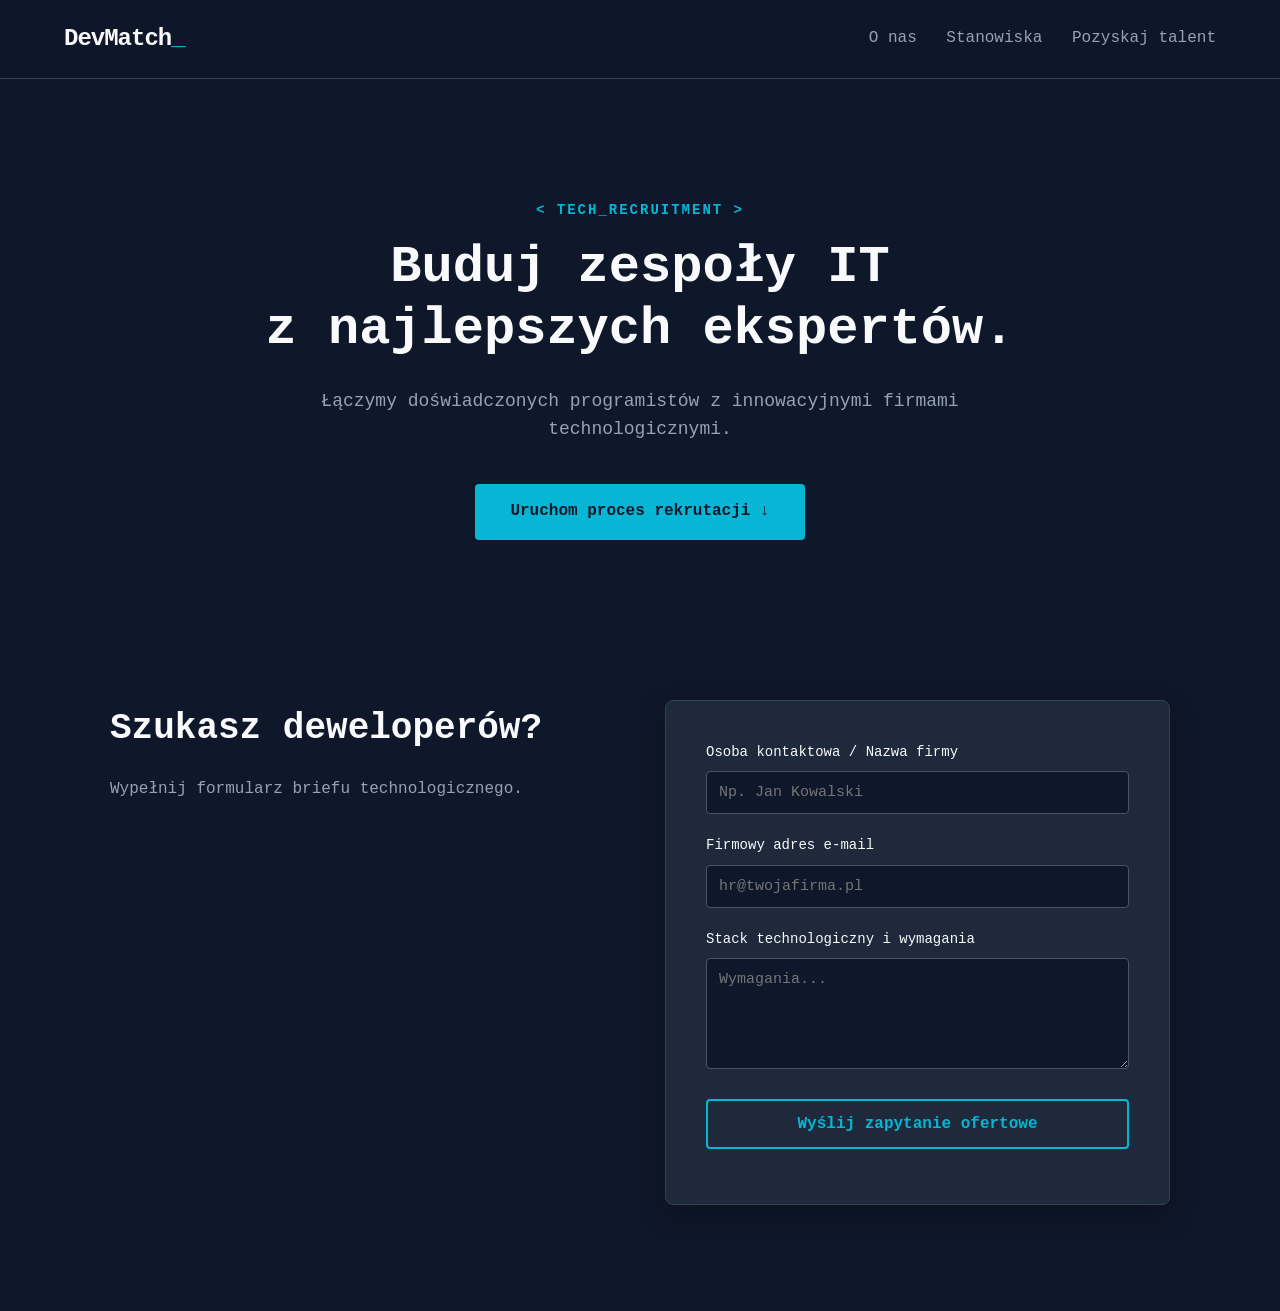
==== index.html @ 51f9690d "dd" ====
<!DOCTYPE html>
<html lang="pl">
<head>
  <meta charset="UTF-8">
  <meta name="viewport" content="width=device-width, initial-scale=1.0">
  <title>DevMatch | Rekrutacja IT & Tech</title>
  <link rel="stylesheet" href="style.css">
</head>
<body>
  <header class="topbar">
    <a class="logo" href="/">DevMatch<span>_</span></a>
    <nav>
      <a href="#o-nas">O nas</a>
      <a href="#specjalizacje">Stanowiska</a>
      <a href="#kontakt">Pozyskaj talent</a>
    </nav>
  </header>

  <main>
    <section class="hero" id="o-nas">
      <p class="eyebrow">&lt; TECH_RECRUITMENT &gt;</p>
      <h1>Buduj zespoły IT<br>z najlepszych ekspertów.</h1>
      <p class="intro">Łączymy doświadczonych programistów z innowacyjnymi firmami technologicznymi.</p>
      <a class="button" href="#kontakt">Uruchom proces rekrutacji ↓</a>
    </section>

    <section class="contact" id="kontakt">
      <div class="contact-info">
        <h2>Szukasz deweloperów?</h2>
        <p>Wypełnij formularz briefu technologicznego.</p>
      </div>

      <!-- Czysty formularz sterowany przez JavaScript -->
      <form id="contact-form">
        <label for="name">Osoba kontaktowa / Nazwa firmy</label>
        <input id="name" name="name" type="text" required placeholder="Np. Jan Kowalski">

        <label for="email">Firmowy adres e-mail</label>
        <input id="email" name="email" type="email" required placeholder="hr@twojafirma.pl">

        <label for="message">Stack technologiczny i wymagania</label>
        <textarea id="message" name="message" required rows="5" placeholder="Wymagania..."></textarea>

        <button id="send-button" type="submit">Wyślij zapytanie ofertowe</button>
        <!-- Tutaj pod przyciskiem pojawi się komunikat o statusie wysyłki -->
        <p id="status-message" style="margin-top: 15px; font-weight: bold;"></p>
      </form>
    </section>
  </main>

  <script src="script.js"></script>
</body>
</html>
---- style.css ----
/* --- RESET I KONFIGURACJA ZMIENNYCH --- */
* {
  margin: 0;
  padding: 0;
  box-sizing: border-box;
  font-family: 'Consolas', 'Fira Code', monospace, sans-serif;
  scroll-behavior: smooth;
}

:root {
  --bg-dark: #0f172a;       /* Ciemne tło w stylu edytora kodu */
  --bg-card: #1e293b;       /* Kolor paneli/kart */
  --accent-cyan: #06b6d4;   /* Neonowy cyjan do akcentów */
  --accent-green: #10b981;  /* Neonowa zieleń (sukces/status) */
  --text-main: #f8fafc;     /* Jasny czytelny tekst */
  --text-muted: #94a3b8;    /* Przygaszony tekst opisu */
}

body {
  background-color: var(--bg-dark);
  color: var(--text-main);
  line-height: 1.6;
}

/* --- NAWIGACJA (TOPBAR) --- */
.topbar {
  background-color: rgba(15, 23, 42, 0.95);
  border-bottom: 1px solid #334155;
  display: flex;
  justify-content: space-between;
  align-items: center;
  padding: 20px 5%;
  position: sticky;
  top: 0;
  z-index: 100;
  backdrop-filter: blur(5px);
}

.logo {
  font-size: 24px;
  font-weight: bold;
  color: var(--text-main);
  text-decoration: none;
  letter-spacing: -1px;
}

.logo span {
  color: var(--accent-cyan);
  animation: blink 1s infinite;
}

.topbar nav a {
  color: var(--text-muted);
  text-decoration: none;
  margin-left: 20px;
  font-weight: 500;
  transition: color 0.3s;
}

.topbar nav a:hover {
  color: var(--accent-cyan);
}

/* --- HERO SECTION --- */
.hero {
  max-width: 1000px;
  margin: 0 auto;
  padding: 120px 20px 80px 20px;
  text-align: center;
}

.eyebrow {
  color: var(--accent-cyan);
  font-weight: bold;
  font-size: 14px;
  letter-spacing: 2px;
  margin-bottom: 15px;
}

.hero h1 {
  font-size: 52px;
  line-height: 1.2;
  margin-bottom: 25px;
  font-weight: 800;
}

.hero .intro {
  font-size: 18px;
  color: var(--text-muted);
  max-width: 700px;
  margin: 0 auto 40px auto;
}

.button {
  display: inline-block;
  background-color: var(--accent-cyan);
  color: var(--bg-dark);
  padding: 15px 35px;
  text-decoration: none;
  font-weight: bold;
  border-radius: 4px;
  transition: transform 0.2s, background-color 0.3s;
}

.button:hover {
  background-color: #22d3ee;
  transform: translateY(-2px);
}

/* --- WSPÓLNE ELEMENTY NAGŁÓWKÓW SEKCJI --- */
.section-header {
  text-align: center;
  max-width: 700px;
  margin: 0 auto 50px auto;
}

.section-header h2 {
  font-size: 36px;
  margin-top: 10px;
  margin-bottom: 15px;
}

.section-desc {
  color: var(--text-muted);
}

/* --- NOWA SEKCJA: OPISY STANOWISK (ROLES) --- */
.roles-section {
  max-width: 1200px;
  margin: 0 auto;
  padding: 80px 20px;
}

.roles-grid {
  display: grid;
  grid-template-columns: repeat(auto-fit, minmax(320px, 1fr));
  gap: 30px;
}

.role-card {
  background-color: var(--bg-card);
  border: 1px solid #334155;
  border-radius: 8px;
  padding: 30px;
  transition: transform 0.3s, border-color 0.3s;
  display: flex;
  flex-direction: column;
}

.role-card:hover {
  transform: translateY(-5px);
  border-color: var(--accent-cyan);
}

.role-icon {
  font-size: 28px;
  color: var(--accent-cyan);
  margin-bottom: 15px;
  font-weight: bold;
}

.role-card h3 {
  font-size: 22px;
  margin-bottom: 15px;
}

.role-text {
  color: var(--text-muted);
  font-size: 15px;
  margin-bottom: 20px;
  flex-grow: 1;
}

.tech-tags {
  display: flex;
  flex-wrap: wrap;
  gap: 8px;
  list-style: none;
  margin-bottom: 25px;
}

.tech-tags li {
  background-color: rgba(6, 182, 212, 0.1);
  color: var(--accent-cyan);
  padding: 4px 10px;
  font-size: 12px;
  border-radius: 4px;
  border: 1px solid rgba(6, 182, 212, 0.2);
}

.role-meta {
  border-top: 1px solid #334155;
  padding-top: 15px;
  font-size: 13px;
  display: flex;
  flex-direction: column;
  gap: 5px;
  color: var(--text-muted);
}

.role-meta b {
  color: var(--text-main);
}

/* --- NOWA SEKCJA: PROCES (TIMELINE) --- */
.process-section {
  max-width: 1200px;
  margin: 0 auto;
  padding: 80px 20px;
  background: linear-gradient(180deg, var(--bg-dark) 0%, rgba(30, 41, 59, 0.4) 50%, var(--bg-dark) 100%);
}

.process-timeline {
  display: grid;
  grid-template-columns: repeat(auto-fit, minmax(220px, 1fr));
  gap: 25px;
}

.step {
  background-color: rgba(30, 41, 59, 0.6);
  border-left: 3px solid var(--accent-cyan);
  padding: 25px;
  border-radius: 0 8px 8px 0;
}

.step-number {
  font-size: 32px;
  font-weight: 800;
  color: rgba(6, 182, 212, 0.3);
  margin-bottom: 10px;
}

.step h4 {
  font-size: 18px;
  margin-bottom: 10px;
}

.step p {
  color: var(--text-muted);
  font-size: 14px;
}

/* --- SEKCJA KONTAKTU --- */
.contact {
  max-width: 1100px;
  margin: 80px auto 100px auto;
  padding: 0 20px;
  display: grid;
  grid-template-columns: 1fr 1fr;
  gap: 50px;
  align-items: start;
}

.contact-info h2 {
  font-size: 36px;
  margin-bottom: 20px;
}

.contact-info p {
  color: var(--text-muted);
  margin-bottom: 30px;
}

.info-note {
  display: inline-flex;
  align-items: center;
  background-color: rgba(16, 185, 129, 0.1);
  color: var(--accent-green);
  padding: 10px 20px;
  border-radius: 20px;
  border: 1px solid rgba(16, 185, 129, 0.2);
  font-size: 14px;
}

.dot {
  width: 8px;
  height: 8px;
  background-color: var(--accent-green);
  border-radius: 50%;
  margin-right: 10px;
  display: inline-block;
}

/* --- FORMULARZ --- */
#contact-form {
  background-color: var(--bg-card);
  padding: 40px;
  border-radius: 8px;
  border: 1px solid #334155;
  box-shadow: 0 10px 30px rgba(0,0,0,0.3);
}

#contact-form label {
  display: block;
  margin-bottom: 8px;
  color: var(--text-main);
  font-size: 14px;
}

#contact-form input, 
#contact-form textarea {
  width: 100%;
  padding: 12px;
  background-color: var(--bg-dark);
  border: 1px solid #475569;
  border-radius: 4px;
  color: var(--text-main);
  font-size: 15px;
  margin-bottom: 20px;
}

#contact-form input:focus, 
#contact-form textarea:focus {
  outline: none;
  border-color: var(--accent-cyan);
}

#send-button {
  width: 100%;
  background-color: transparent;
  color: var(--accent-cyan);
  border: 2px solid var(--accent-cyan);
  padding: 14px;
  font-size: 16px;
  font-weight: bold;
  border-radius: 4px;
  cursor: pointer;
  transition: all 0.3s;
}

#send-button:hover {
  background-color: var(--accent-cyan);
  color: var(--bg-dark);
}

#status {
  margin-top: 15px;
  text-align: center;
  font-size: 14px;
}

/* --- STOPKA --- */
footer {
  border-top: 1px solid #334155;
  padding: 40px 20px;
  text-align: center;
  color: var(--text-muted);
  font-size: 14px;
}

footer p + p {
  margin-top: 10px;
  color: var(--accent-cyan);
}

/* --- ANIMACJE I RESPONSYWNOŚĆ --- */
@keyframes blink {
  50% { opacity: 0; }
}

@media (max-width: 900px) {
  .contact {
    grid-template-columns: 1fr;
    gap: 40px;
  }
  .hero h1 {
    font-size: 38px;
  }
  .topbar {
    flex-direction: column;
    gap: 15px;
  }
  .process-timeline {
    grid-template-columns: 1fr;
  }
}
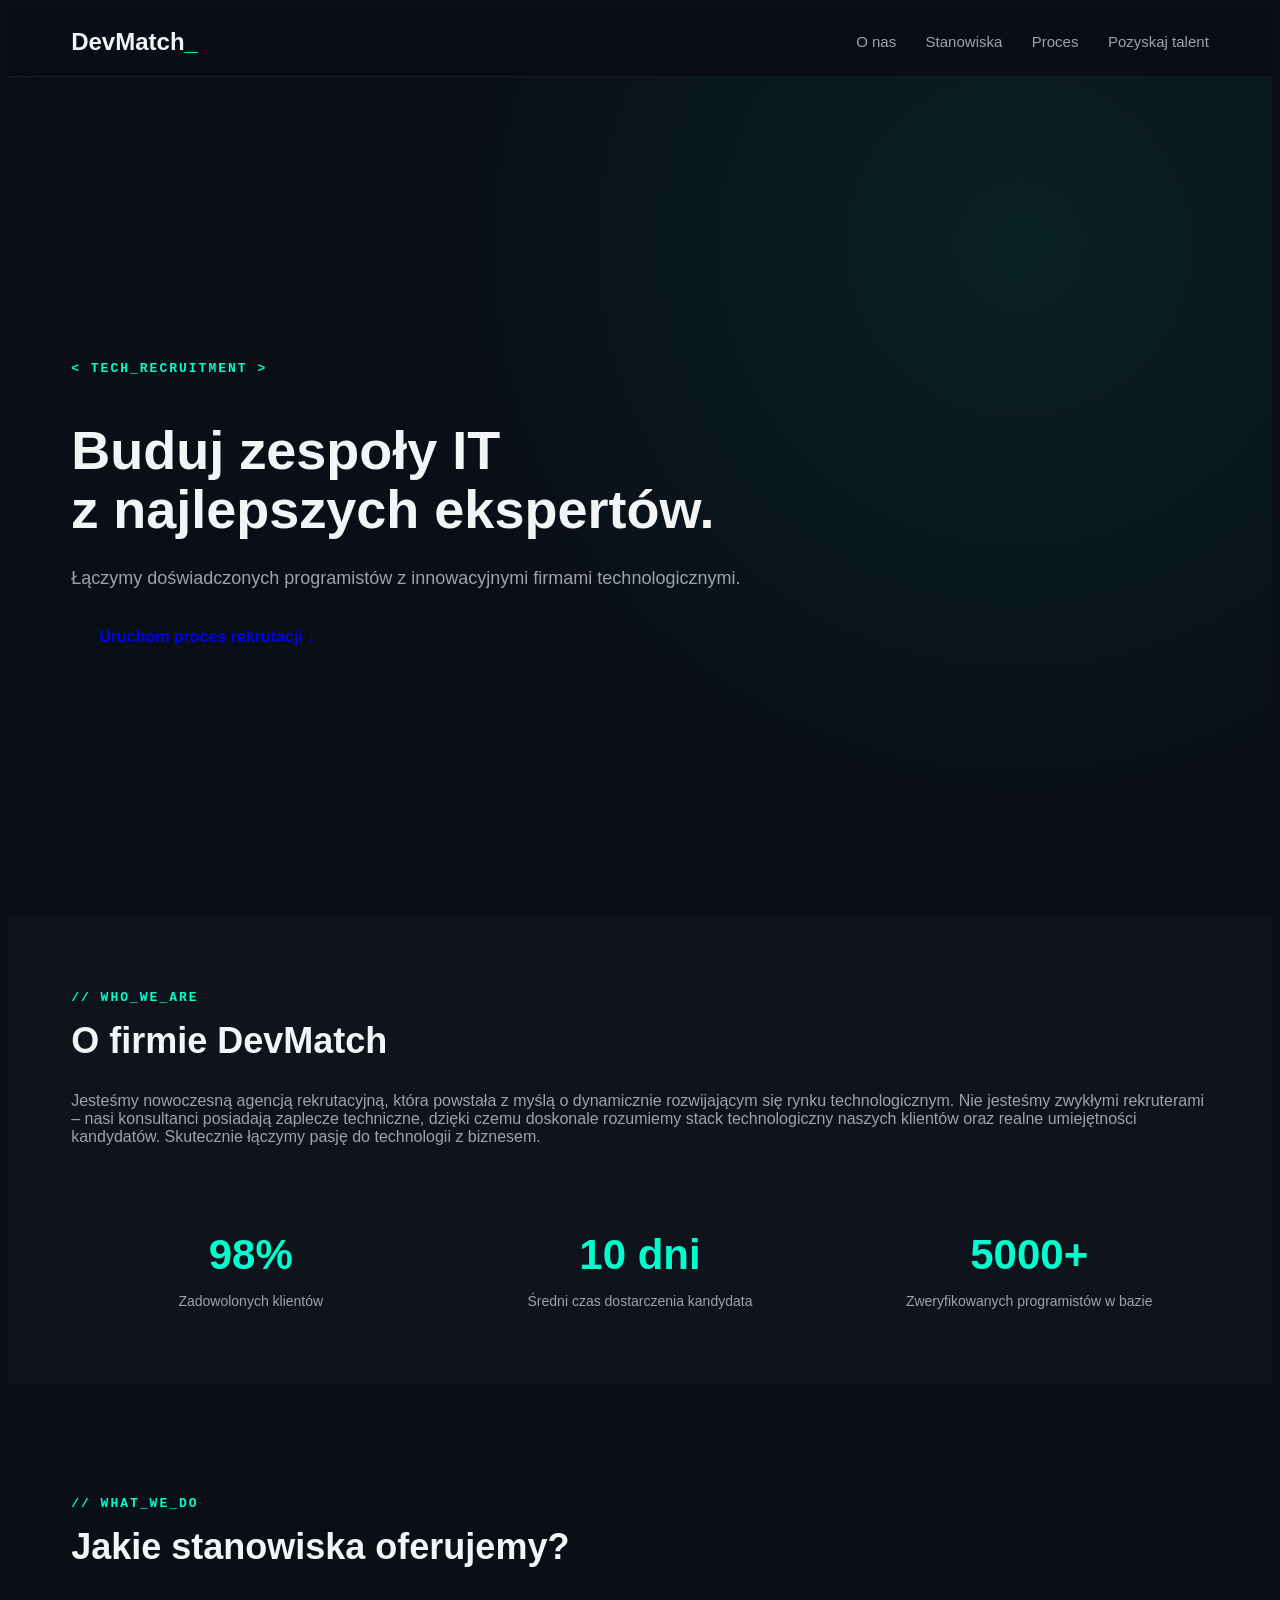
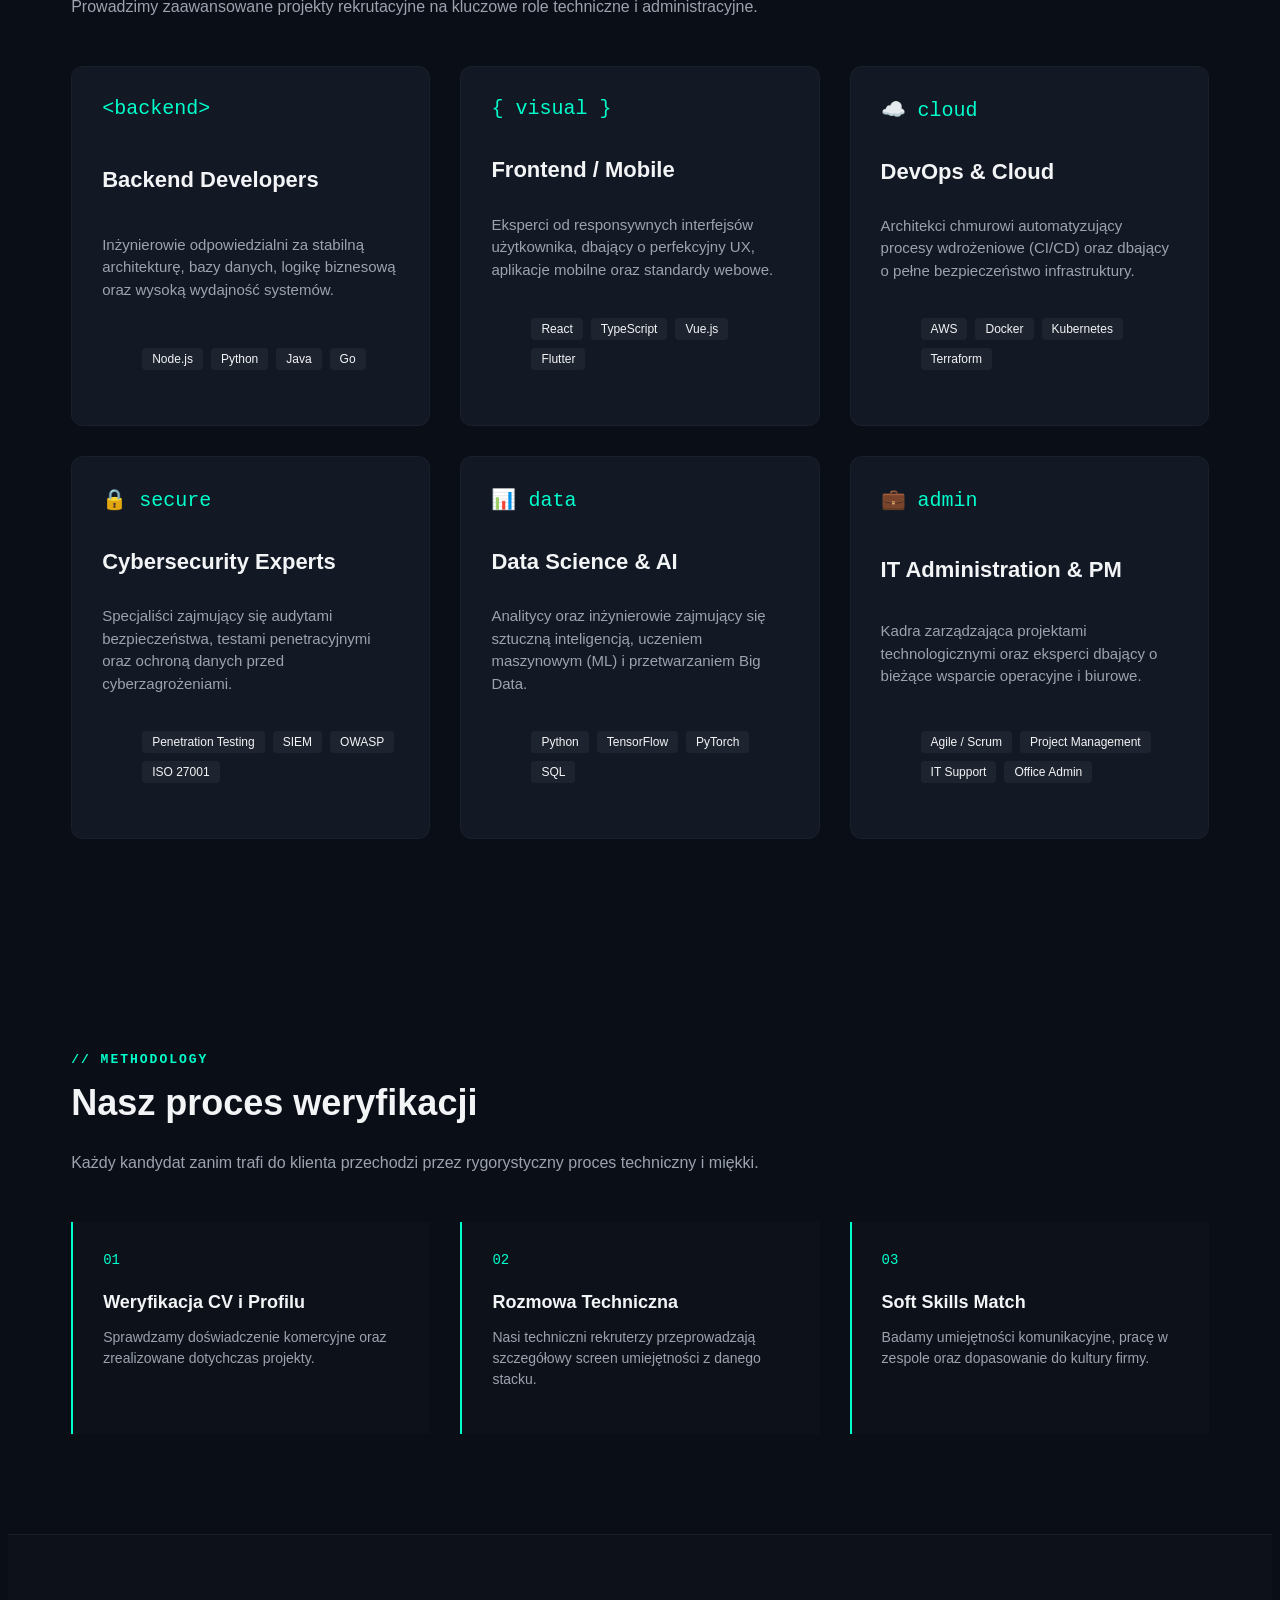
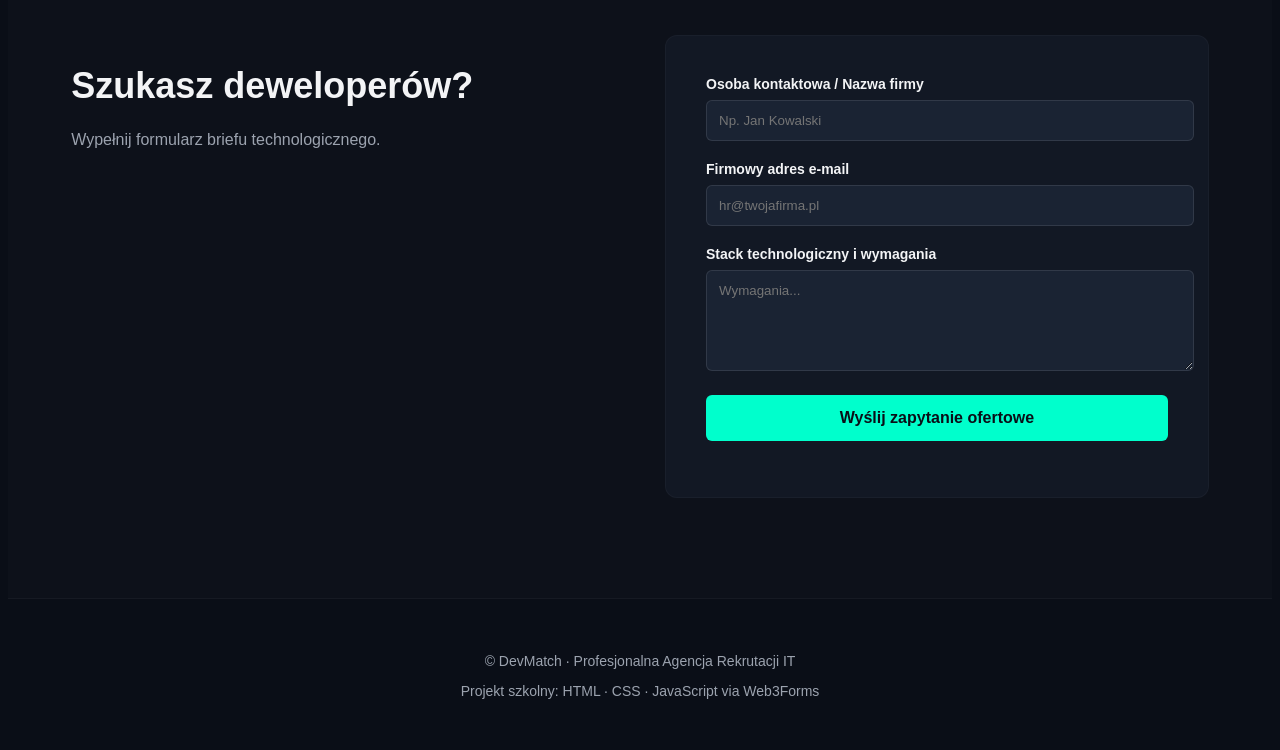
==== commit da04d344: "ff" ====
--- a/index.html
+++ b/index.html
@@ -12,18 +12,163 @@
     <nav>
       <a href="#o-nas">O nas</a>
       <a href="#specjalizacje">Stanowiska</a>
+      <a href="#proces">Proces</a>
       <a href="#kontakt">Pozyskaj talent</a>
     </nav>
   </header>
 
   <main>
+    <!-- HERO SECTION -->
     <section class="hero" id="o-nas">
-      <p class="eyebrow">&lt; TECH_RECRUITMENT &gt;</p>
-      <h1>Buduj zespoły IT<br>z najlepszych ekspertów.</h1>
-      <p class="intro">Łączymy doświadczonych programistów z innowacyjnymi firmami technologicznymi.</p>
-      <a class="button" href="#kontakt">Uruchom proces rekrutacji ↓</a>
-    </section>
-
+      <div class="hero-content">
+        <p class="eyebrow">&lt; TECH_RECRUITMENT &gt;</p>
+        <h1>Buduj zespoły IT<br>z najlepszych ekspertów.</h1>
+        <p class="intro">Łączymy doświadczonych programistów z innowacyjnymi firmami technologicznymi.</p>
+        <a class="button" href="#kontakt">Uruchom proces rekrutacji ↓</a>
+      </div>
+    </section>
+
+    <!-- SEKCJA O FIRMIE -->
+    <section class="about-section">
+      <div class="section-header">
+        <p class="eyebrow">// WHO_WE_ARE</p>
+        <h2>O firmie DevMatch</h2>
+        <p class="section-desc">Jesteśmy nowoczesną agencją rekrutacyjną, która powstała z myślą o dynamicznie rozwijającym się rynku technologicznym. Nie jesteśmy zwykłymi rekruterami – nasi konsultanci posiadają zaplecze techniczne, dzięki czemu doskonale rozumiemy stack technologiczny naszych klientów oraz realne umiejętności kandydatów. Skutecznie łączymy pasję do technologii z biznesem.</p>
+      </div>
+      
+      <div class="stats-grid">
+        <div class="stat-card">
+          <h2>98%</h2>
+          <p>Zadowolonych klientów</p>
+        </div>
+        <div class="stat-card">
+          <h2>10 dni</h2>
+          <p>Średni czas dostarczenia kandydata</p>
+        </div>
+        <div class="stat-card">
+          <h2>5000+</h2>
+          <p>Zweryfikowanych programistów w bazie</p>
+        </div>
+      </div>
+    </section>
+
+    <!-- ROZBUDOWANA SEKCJA: OFEROWANE STANOWISKA -->
+    <section class="roles-section" id="specjalizacje">
+      <div class="section-header">
+        <p class="eyebrow">// WHAT_WE_DO</p>
+        <h2>Jakie stanowiska oferujemy?</h2>
+        <p class="section-desc">Prowadzimy zaawansowane projekty rekrutacyjne na kluczowe role techniczne i administracyjne.</p>
+      </div>
+
+      <div class="roles-grid">
+        <!-- Stanowisko 1 -->
+        <div class="role-card">
+          <div class="role-icon">&lt;backend&gt;</div>
+          <h3>Backend Developers</h3>
+          <p class="role-text">Inżynierowie odpowiedzialni za stabilną architekturę, bazy danych, logikę biznesową oraz wysoką wydajność systemów.</p>
+          <ul class="tech-tags">
+            <li>Node.js</li>
+            <li>Python</li>
+            <li>Java</li>
+            <li>Go</li>
+          </ul>
+        </div>
+
+        <!-- Stanowisko 2 -->
+        <div class="role-card">
+          <div class="role-icon">{ visual }</div>
+          <h3>Frontend / Mobile</h3>
+          <p class="role-text">Eksperci od responsywnych interfejsów użytkownika, dbający o perfekcyjny UX, aplikacje mobilne oraz standardy webowe.</p>
+          <ul class="tech-tags">
+            <li>React</li>
+            <li>TypeScript</li>
+            <li>Vue.js</li>
+            <li>Flutter</li>
+          </ul>
+        </div>
+
+        <!-- Stanowisko 3 -->
+        <div class="role-card">
+          <div class="role-icon">☁️ cloud</div>
+          <h3>DevOps & Cloud</h3>
+          <p class="role-text">Architekci chmurowi automatyzujący procesy wdrożeniowe (CI/CD) oraz dbający o pełne bezpieczeństwo infrastruktury.</p>
+          <ul class="tech-tags">
+            <li>AWS</li>
+            <li>Docker</li>
+            <li>Kubernetes</li>
+            <li>Terraform</li>
+          </ul>
+        </div>
+
+        <!-- Stanowisko 4 -->
+        <div class="role-card">
+          <div class="role-icon">🔒 secure</div>
+          <h3>Cybersecurity Experts</h3>
+          <p class="role-text">Specjaliści zajmujący się audytami bezpieczeństwa, testami penetracyjnymi oraz ochroną danych przed cyberzagrożeniami.</p>
+          <ul class="tech-tags">
+            <li>Penetration Testing</li>
+            <li>SIEM</li>
+            <li>OWASP</li>
+            <li>ISO 27001</li>
+          </ul>
+        </div>
+
+        <!-- Stanowisko 5 -->
+        <div class="role-card">
+          <div class="role-icon">📊 data</div>
+          <h3>Data Science & AI</h3>
+          <p class="role-text">Analitycy oraz inżynierowie zajmujący się sztuczną inteligencją, uczeniem maszynowym (ML) i przetwarzaniem Big Data.</p>
+          <ul class="tech-tags">
+            <li>Python</li>
+            <li>TensorFlow</li>
+            <li>PyTorch</li>
+            <li>SQL</li>
+          </ul>
+        </div>
+
+        <!-- Stanowisko 6 -->
+        <div class="role-card">
+          <div class="role-icon">💼 admin</div>
+          <h3>IT Administration & PM</h3>
+          <p class="role-text">Kadra zarządzająca projektami technologicznymi oraz eksperci dbający o bieżące wsparcie operacyjne i biurowe.</p>
+          <ul class="tech-tags">
+            <li>Agile / Scrum</li>
+            <li>Project Management</li>
+            <li>IT Support</li>
+            <li>Office Admin</li>
+          </ul>
+        </div>
+      </div>
+    </section>
+
+    <!-- SEKCJA: PROCES WERYFIKACJI -->
+    <section class="process-section" id="proces">
+      <div class="section-header">
+        <p class="eyebrow">// METHODOLOGY</p>
+        <h2>Nasz proces weryfikacji</h2>
+        <p class="section-desc">Każdy kandydat zanim trafi do klienta przechodzi przez rygorystyczny proces techniczny i miękki.</p>
+      </div>
+
+      <div class="process-timeline">
+        <div class="step">
+          <div class="step-number">01</div>
+          <h4>Weryfikacja CV i Profilu</h4>
+          <p>Sprawdzamy doświadczenie komercyjne oraz zrealizowane dotychczas projekty.</p>
+        </div>
+        <div class="step">
+          <div class="step-number">02</div>
+          <h4>Rozmowa Techniczna</h4>
+          <p>Nasi techniczni rekruterzy przeprowadzają szczegółowy screen umiejętności z danego stacku.</p>
+        </div>
+        <div class="step">
+          <div class="step-number">03</div>
+          <h4>Soft Skills Match</h4>
+          <p>Badamy umiejętności komunikacyjne, pracę w zespole oraz dopasowanie do kultury firmy.</p>
+        </div>
+      </div>
+    </section>
+
+    <!-- SEKCJA KONTAKTOWA (Z PEŁNYM FORMULARZEM) -->
     <section class="contact" id="kontakt">
       <div class="contact-info">
         <h2>Szukasz deweloperów?</h2>
@@ -48,6 +193,11 @@
     </section>
   </main>
 
+  <footer>
+    <p>© DevMatch · Profesjonalna Agencja Rekrutacji IT</p>
+    <p>Projekt szkolny: HTML · CSS · JavaScript via Web3Forms</p>
+  </footer>
+
   <script src="script.js"></script>
 </body>
 </html>
--- a/style.css
+++ b/style.css
@@ -1,136 +1,225 @@
-/* --- RESET I KONFIGURACJA ZMIENNYCH --- */
+
+---
+
+
+
+
 * {
   margin: 0;
   padding: 0;
   box-sizing: border-box;
-  font-family: 'Consolas', 'Fira Code', monospace, sans-serif;
+}
+
+:root {
+  --bg-dark: #0a0e17;
+  --bg-card: #121824;
+  --accent-neon: #00ffcc;
+  --text-main: #f3f4f6;
+  --text-muted: #9ca3af;
+  --transition: all 0.3s cubic-bezier(0.4, 0, 0.2, 1);
+}
+
+html {
   scroll-behavior: smooth;
-}
-
-:root {
-  --bg-dark: #0f172a;       /* Ciemne tło w stylu edytora kodu */
-  --bg-card: #1e293b;       /* Kolor paneli/kart */
-  --accent-cyan: #06b6d4;   /* Neonowy cyjan do akcentów */
-  --accent-green: #10b981;  /* Neonowa zieleń (sukces/status) */
-  --text-main: #f8fafc;     /* Jasny czytelny tekst */
-  --text-muted: #94a3b8;    /* Przygaszony tekst opisu */
-}
-
-body {
+  font-family: -apple-system, BlinkMacSystemFont, "Segoe UI", Roboto, Helvetica, Arial, sans-serif;
   background-color: var(--bg-dark);
   color: var(--text-main);
-  line-height: 1.6;
-}
-
-/* --- NAWIGACJA (TOPBAR) --- */
+}
+
+/* TOPBAR */
 .topbar {
-  background-color: rgba(15, 23, 42, 0.95);
-  border-bottom: 1px solid #334155;
   display: flex;
   justify-content: space-between;
   align-items: center;
   padding: 20px 5%;
   position: sticky;
   top: 0;
-  z-index: 100;
-  backdrop-filter: blur(5px);
+  z-index: 1000;
+  background: rgba(10, 14, 23, 0.85);
+  backdrop-filter: blur(12px);
+  border-bottom: 1px solid rgba(255, 255, 255, 0.05);
 }
 
 .logo {
   font-size: 24px;
+  font-weight: 800;
+  color: var(--text-main);
+  text-decoration: none;
+}
+
+.logo span {
+  color: var(--accent-neon);
+}
+
+nav a {
+  color: var(--text-muted);
+  text-decoration: none;
+  margin-left: 25px;
+  font-size: 15px;
+  font-weight: 500;
+  transition: var(--transition);
+}
+
+nav a:hover {
+  color: var(--accent-neon);
+}
+
+.nav-cta {
+  color: var(--bg-dark);
+  background: var(--accent-neon);
+  padding: 8px 16px;
+  border-radius: 6px;
+}
+
+.nav-cta:hover {
+  background: #00d6ad;
+  color: var(--bg-dark);
+}
+
+/* HERO SECTION */
+.hero {
+  min-height: 80vh;
+  display: flex;
+  align-items: center;
+  padding: 60px 5%;
+  background: radial-gradient(circle at 80% 20%, rgba(0, 255, 204, 0.08) 0%, transparent 50%);
+}
+
+.hero-content {
+  max-width: 800px;
+}
+
+.eyebrow {
+  color: var(--accent-neon);
+  font-family: monospace;
   font-weight: bold;
-  color: var(--text-main);
-  text-decoration: none;
-  letter-spacing: -1px;
-}
-
-.logo span {
-  color: var(--accent-cyan);
-  animation: blink 1s infinite;
-}
-
-.topbar nav a {
-  color: var(--text-muted);
-  text-decoration: none;
-  margin-left: 20px;
-  font-weight: 500;
-  transition: color 0.3s;
-}
-
-.topbar nav a:hover {
-  color: var(--accent-cyan);
-}
-
-/* --- HERO SECTION --- */
-.hero {
-  max-width: 1000px;
-  margin: 0 auto;
-  padding: 120px 20px 80px 20px;
-  text-align: center;
-}
-
-.eyebrow {
-  color: var(--accent-cyan);
-  font-weight: bold;
-  font-size: 14px;
   letter-spacing: 2px;
   margin-bottom: 15px;
 }
 
-.hero h1 {
-  font-size: 52px;
-  line-height: 1.2;
+h1 {
+  font-size: 54px;
+  line-height: 1.1;
+  font-weight: 900;
   margin-bottom: 25px;
-  font-weight: 800;
-}
-
-.hero .intro {
+}
+
+.intro {
   font-size: 18px;
   color: var(--text-muted);
-  max-width: 700px;
-  margin: 0 auto 40px auto;
+  line-height: 1.6;
+  margin-bottom: 35px;
+}
+
+.hero-buttons {
+  display: flex;
+  gap: 15px;
 }
 
 .button {
-  display: inline-block;
-  background-color: var(--accent-cyan);
+  padding: 14px 28px;
+  font-weight: 600;
+  text-decoration: none;
+  border-radius: 8px;
+  transition: var(--transition);
+  font-size: 16px;
+}
+
+.button.primary {
+  background: var(--accent-neon);
   color: var(--bg-dark);
-  padding: 15px 35px;
-  text-decoration: none;
-  font-weight: bold;
-  border-radius: 4px;
-  transition: transform 0.2s, background-color 0.3s;
-}
-
-.button:hover {
-  background-color: #22d3ee;
+}
+
+.button.primary:hover {
+  background: #00d6ad;
   transform: translateY(-2px);
 }
 
-/* --- WSPÓLNE ELEMENTY NAGŁÓWKÓW SEKCJI --- */
+.button.secondary {
+  border: 1px solid rgba(255, 255, 255, 0.1);
+  color: var(--text-main);
+}
+
+.button.secondary:hover {
+  background: rgba(255, 255, 255, 0.05);
+}
+
+/* STATYSTYKI O NAS */
+.about-section {
+  padding: 60px 5%;
+  background: rgba(255, 255, 255, 0.02);
+  border-y: 1px solid rgba(255, 255, 255, 0.05);
+}
+
+.stats-grid {
+  display: grid;
+  grid-template-columns: repeat(auto-fit, minmax(200px, 1fr));
+  gap: 30px;
+  text-align: center;
+}
+
+.stat-card h2 {
+  font-size: 42px;
+  color: var(--accent-neon);
+  margin-bottom: 5px;
+}
+
+.stat-card p {
+  color: var(--text-muted);
+  font-size: 14px;
+}
+
+/* DLACZEGO MY */
+.features-section, .roles-section, .process-section, .testimonials-section {
+  padding: 100px 5%;
+}
+
 .section-header {
-  text-align: center;
-  max-width: 700px;
-  margin: 0 auto 50px auto;
+  margin-bottom: 50px;
 }
 
 .section-header h2 {
   font-size: 36px;
+  font-weight: 800;
   margin-top: 10px;
+}
+
+.section-desc {
+  color: var(--text-muted);
+  margin-top: 10px;
+  font-size: 16px;
+}
+
+.features-grid {
+  display: grid;
+  grid-template-columns: repeat(auto-fit, minmax(300px, 1fr));
+  gap: 30px;
+}
+
+.feature-item {
+  background: var(--bg-card);
+  padding: 40px;
+  border-radius: 12px;
+  border: 1px solid rgba(255, 255, 255, 0.03);
+}
+
+.feature-icon {
+  font-size: 32px;
+  display: block;
+  margin-bottom: 20px;
+}
+
+.feature-item h3 {
   margin-bottom: 15px;
-}
-
-.section-desc {
-  color: var(--text-muted);
-}
-
-/* --- NOWA SEKCJA: OPISY STANOWISK (ROLES) --- */
-.roles-section {
-  max-width: 1200px;
-  margin: 0 auto;
-  padding: 80px 20px;
-}
-
+  font-size: 20px;
+}
+
+.feature-item p {
+  color: var(--text-muted);
+  line-height: 1.6;
+}
+
+/* ROLES GRID */
 .roles-grid {
   display: grid;
   grid-template-columns: repeat(auto-fit, minmax(320px, 1fr));
@@ -138,25 +227,27 @@
 }
 
 .role-card {
-  background-color: var(--bg-card);
-  border: 1px solid #334155;
-  border-radius: 8px;
+  background: var(--bg-card);
   padding: 30px;
-  transition: transform 0.3s, border-color 0.3s;
+  border-radius: 12px;
+  border: 1px solid rgba(255, 255, 255, 0.03);
   display: flex;
   flex-direction: column;
+  justify-content: space-between;
+  transition: var(--transition);
 }
 
 .role-card:hover {
   transform: translateY(-5px);
-  border-color: var(--accent-cyan);
+  border-color: rgba(0, 255, 204, 0.3);
+  box-shadow: 0 10px 30px rgba(0, 255, 204, 0.05);
 }
 
 .role-icon {
-  font-size: 28px;
-  color: var(--accent-cyan);
+  font-family: monospace;
+  color: var(--accent-neon);
+  font-size: 20px;
   margin-bottom: 15px;
-  font-weight: bold;
 }
 
 .role-card h3 {
@@ -167,66 +258,60 @@
 .role-text {
   color: var(--text-muted);
   font-size: 15px;
+  line-height: 1.5;
   margin-bottom: 20px;
-  flex-grow: 1;
 }
 
 .tech-tags {
+  list-style: none;
   display: flex;
   flex-wrap: wrap;
   gap: 8px;
-  list-style: none;
   margin-bottom: 25px;
 }
 
 .tech-tags li {
-  background-color: rgba(6, 182, 212, 0.1);
-  color: var(--accent-cyan);
+  background: rgba(255, 255, 255, 0.05);
   padding: 4px 10px;
+  border-radius: 4px;
   font-size: 12px;
-  border-radius: 4px;
-  border: 1px solid rgba(6, 182, 212, 0.2);
+  color: var(--text-main);
 }
 
 .role-meta {
-  border-top: 1px solid #334155;
+  border-top: 1px solid rgba(255, 255, 255, 0.05);
   padding-top: 15px;
   font-size: 13px;
-  display: flex;
-  flex-direction: column;
-  gap: 5px;
-  color: var(--text-muted);
+  color: var(--text-muted);
+}
+
+.role-meta span {
+  display: block;
+  margin-bottom: 5px;
 }
 
 .role-meta b {
   color: var(--text-main);
 }
 
-/* --- NOWA SEKCJA: PROCES (TIMELINE) --- */
-.process-section {
-  max-width: 1200px;
-  margin: 0 auto;
-  padding: 80px 20px;
-  background: linear-gradient(180deg, var(--bg-dark) 0%, rgba(30, 41, 59, 0.4) 50%, var(--bg-dark) 100%);
-}
-
+/* TIMELINE PROCESU */
 .process-timeline {
   display: grid;
   grid-template-columns: repeat(auto-fit, minmax(220px, 1fr));
-  gap: 25px;
+  gap: 30px;
 }
 
 .step {
-  background-color: rgba(30, 41, 59, 0.6);
-  border-left: 3px solid var(--accent-cyan);
-  padding: 25px;
-  border-radius: 0 8px 8px 0;
+  position: relative;
+  background: rgba(255, 255, 255, 0.01);
+  padding: 30px;
+  border-left: 2px solid var(--accent-neon);
 }
 
 .step-number {
-  font-size: 32px;
-  font-weight: 800;
-  color: rgba(6, 182, 212, 0.3);
+  font-size: 14px;
+  font-family: monospace;
+  color: var(--accent-neon);
   margin-bottom: 10px;
 }
 
@@ -238,17 +323,48 @@
 .step p {
   color: var(--text-muted);
   font-size: 14px;
-}
-
-/* --- SEKCJA KONTAKTU --- */
+  line-height: 1.5;
+}
+
+/* OPINIE KLIENTÓW */
+.testimonials-grid {
+  display: grid;
+  grid-template-columns: repeat(auto-fit, minmax(300px, 1fr));
+  gap: 30px;
+}
+
+.testimonial-card {
+  background: var(--bg-card);
+  padding: 40px;
+  border-radius: 12px;
+  border: 1px solid rgba(255, 255, 255, 0.03);
+}
+
+.quote {
+  font-style: italic;
+  line-height: 1.6;
+  color: var(--text-main);
+  margin-bottom: 20px;
+}
+
+.client-info strong {
+  display: block;
+  font-size: 15px;
+}
+
+.client-info span {
+  color: var(--text-muted);
+  font-size: 13px;
+}
+
+/* SEKACJA KONTAKTOWA */
 .contact {
-  max-width: 1100px;
-  margin: 80px auto 100px auto;
-  padding: 0 20px;
-  display: grid;
-  grid-template-columns: 1fr 1fr;
+  padding: 100px 5%;
+  background: rgba(255, 255, 255, 0.01);
+  display: grid;
+  grid-template-columns: repeat(auto-fit, minmax(320px, 1fr));
   gap: 50px;
-  align-items: start;
+  border-top: 1px solid rgba(255, 255, 255, 0.05);
 }
 
 .contact-info h2 {
@@ -258,119 +374,101 @@
 
 .contact-info p {
   color: var(--text-muted);
-  margin-bottom: 30px;
+  line-height: 1.6;
+  margin-bottom: 25px;
 }
 
 .info-note {
   display: inline-flex;
   align-items: center;
-  background-color: rgba(16, 185, 129, 0.1);
-  color: var(--accent-green);
-  padding: 10px 20px;
+  background: rgba(0, 255, 204, 0.1);
+  color: var(--accent-neon);
+  padding: 8px 16px;
   border-radius: 20px;
-  border: 1px solid rgba(16, 185, 129, 0.2);
   font-size: 14px;
 }
 
 .dot {
   width: 8px;
   height: 8px;
-  background-color: var(--accent-green);
+  background: var(--accent-neon);
   border-radius: 50%;
   margin-right: 10px;
-  display: inline-block;
-}
-
-/* --- FORMULARZ --- */
-#contact-form {
-  background-color: var(--bg-card);
+}
+
+form {
+  background: var(--bg-card);
   padding: 40px;
-  border-radius: 8px;
-  border: 1px solid #334155;
-  box-shadow: 0 10px 30px rgba(0,0,0,0.3);
-}
-
-#contact-form label {
+  border-radius: 12px;
+  border: 1px solid rgba(255, 255, 255, 0.03);
+}
+
+form label {
   display: block;
   margin-bottom: 8px;
-  color: var(--text-main);
-  font-size: 14px;
-}
-
-#contact-form input, 
-#contact-form textarea {
+  font-size: 14px;
+  font-weight: 600;
+}
+
+form input, form textarea {
   width: 100%;
   padding: 12px;
-  background-color: var(--bg-dark);
-  border: 1px solid #475569;
-  border-radius: 4px;
-  color: var(--text-main);
-  font-size: 15px;
+  background: #1a2333;
+  border: 1px solid rgba(255, 255, 255, 0.1);
+  border-radius: 6px;
+  color: white;
   margin-bottom: 20px;
-}
-
-#contact-form input:focus, 
-#contact-form textarea:focus {
+  font-family: inherit;
+}
+
+form input:focus, form textarea:focus {
   outline: none;
-  border-color: var(--accent-cyan);
-}
-
-#send-button {
+  border-color: var(--accent-neon);
+}
+
+form button {
   width: 100%;
-  background-color: transparent;
-  color: var(--accent-cyan);
-  border: 2px solid var(--accent-cyan);
   padding: 14px;
+  background: var(--accent-neon);
+  color: var(--bg-dark);
+  border: none;
+  border-radius: 6px;
   font-size: 16px;
-  font-weight: bold;
-  border-radius: 4px;
+  font-weight: 700;
   cursor: pointer;
-  transition: all 0.3s;
-}
-
-#send-button:hover {
-  background-color: var(--accent-cyan);
-  color: var(--bg-dark);
-}
-
-#status {
-  margin-top: 15px;
+  transition: var(--transition);
+}
+
+form button:hover {
+  background: #00d6ad;
+}
+
+/* FOOTER */
+footer {
+  padding: 40px 5%;
   text-align: center;
-  font-size: 14px;
-}
-
-/* --- STOPKA --- */
-footer {
-  border-top: 1px solid #334155;
-  padding: 40px 20px;
-  text-align: center;
-  color: var(--text-muted);
-  font-size: 14px;
-}
-
-footer p + p {
-  margin-top: 10px;
-  color: var(--accent-cyan);
-}
-
-/* --- ANIMACJE I RESPONSYWNOŚĆ --- */
-@keyframes blink {
-  50% { opacity: 0; }
-}
-
-@media (max-width: 900px) {
-  .contact {
-    grid-template-columns: 1fr;
-    gap: 40px;
-  }
-  .hero h1 {
-    font-size: 38px;
-  }
+  border-top: 1px solid rgba(255, 255, 255, 0.05);
+  color: var(--text-muted);
+  font-size: 14px;
+}
+
+footer p {
+  margin-bottom: 5px;
+}
+
+/* RESPONSYWNOŚĆ */
+@media (max-width: 768px) {
   .topbar {
     flex-direction: column;
     gap: 15px;
   }
-  .process-timeline {
-    grid-template-columns: 1fr;
+  nav a {
+    margin: 0 10px;
   }
-}
+  h1 {
+    font-size: 36px;
+  }
+  .hero-buttons {
+    flex-direction: column;
+  }
+}
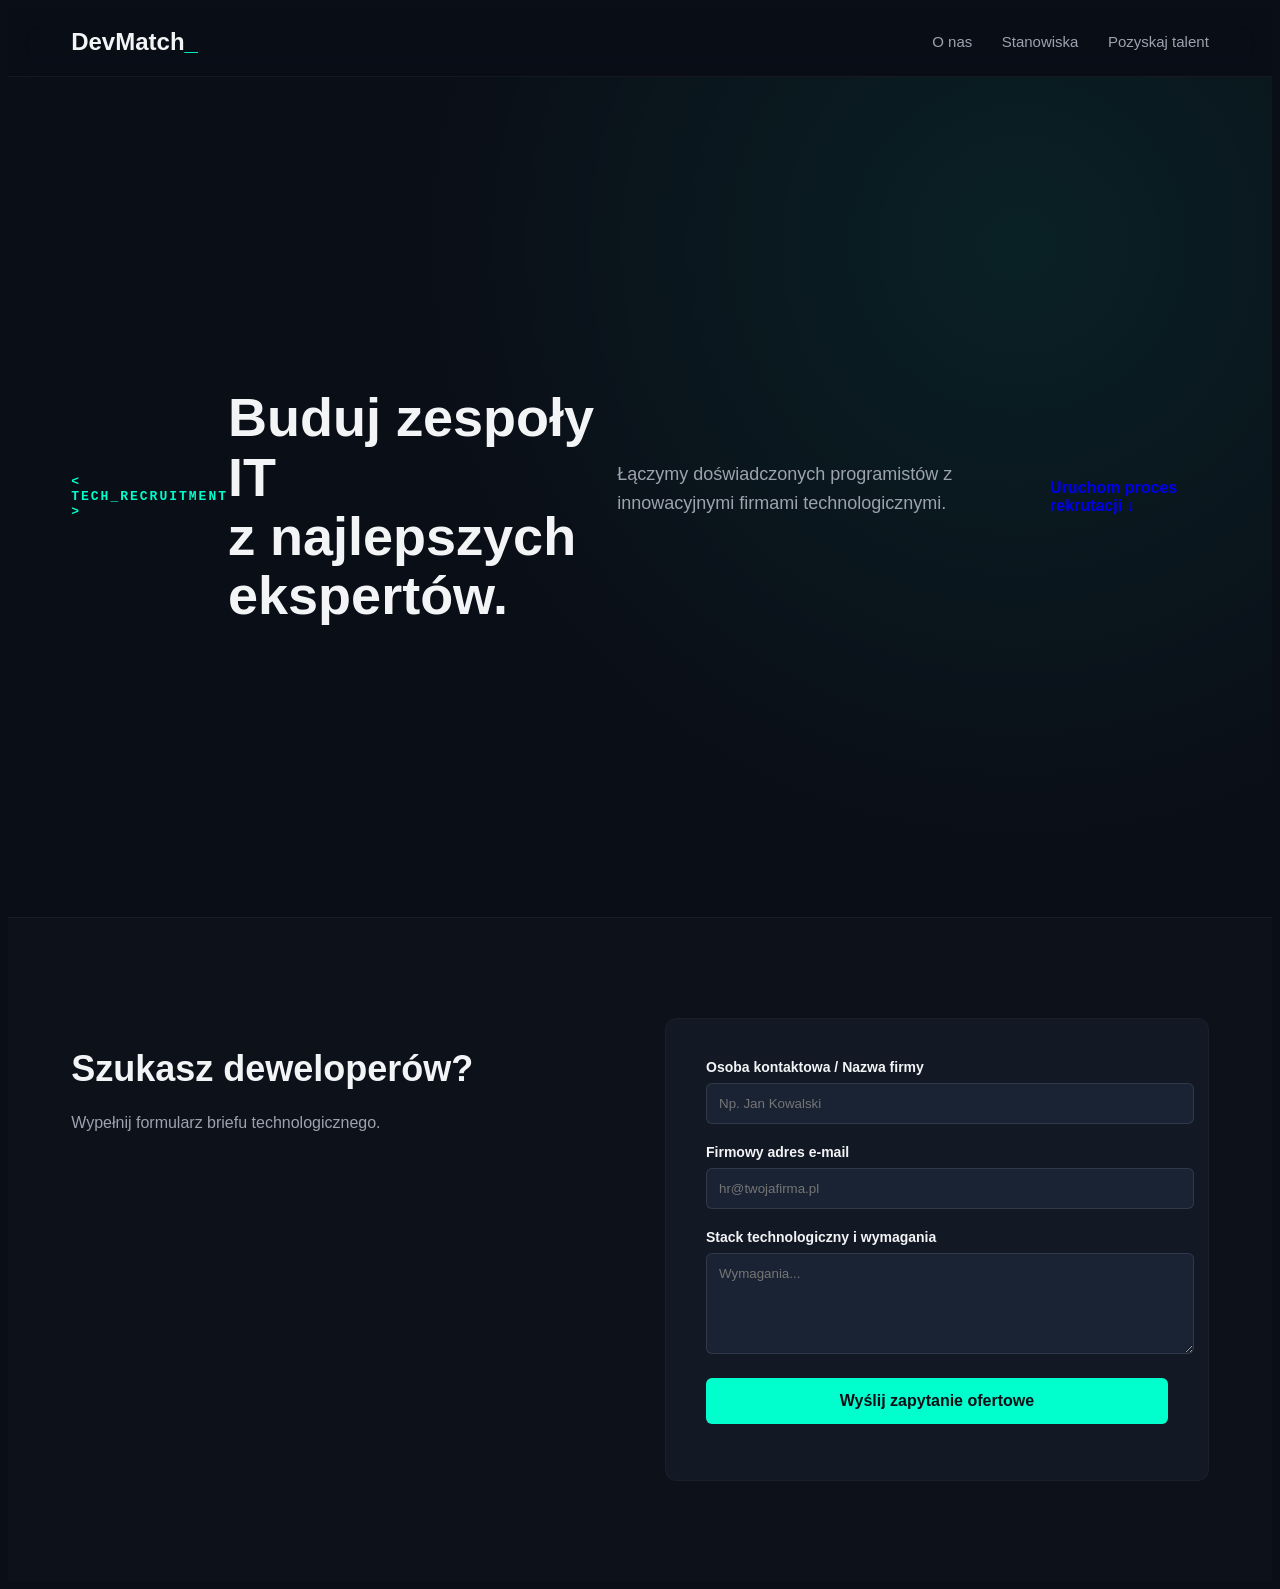
==== commit 9a83ad32: "Update index.html" ====
--- a/index.html
+++ b/index.html
@@ -12,163 +12,18 @@
     <nav>
       <a href="#o-nas">O nas</a>
       <a href="#specjalizacje">Stanowiska</a>
-      <a href="#proces">Proces</a>
       <a href="#kontakt">Pozyskaj talent</a>
     </nav>
   </header>
 
   <main>
-    <!-- HERO SECTION -->
     <section class="hero" id="o-nas">
-      <div class="hero-content">
-        <p class="eyebrow">&lt; TECH_RECRUITMENT &gt;</p>
-        <h1>Buduj zespoły IT<br>z najlepszych ekspertów.</h1>
-        <p class="intro">Łączymy doświadczonych programistów z innowacyjnymi firmami technologicznymi.</p>
-        <a class="button" href="#kontakt">Uruchom proces rekrutacji ↓</a>
-      </div>
+      <p class="eyebrow">&lt; TECH_RECRUITMENT &gt;</p>
+      <h1>Buduj zespoły IT<br>z najlepszych ekspertów.</h1>
+      <p class="intro">Łączymy doświadczonych programistów z innowacyjnymi firmami technologicznymi.</p>
+      <a class="button" href="#kontakt">Uruchom proces rekrutacji ↓</a>
     </section>
 
-    <!-- SEKCJA O FIRMIE -->
-    <section class="about-section">
-      <div class="section-header">
-        <p class="eyebrow">// WHO_WE_ARE</p>
-        <h2>O firmie DevMatch</h2>
-        <p class="section-desc">Jesteśmy nowoczesną agencją rekrutacyjną, która powstała z myślą o dynamicznie rozwijającym się rynku technologicznym. Nie jesteśmy zwykłymi rekruterami – nasi konsultanci posiadają zaplecze techniczne, dzięki czemu doskonale rozumiemy stack technologiczny naszych klientów oraz realne umiejętności kandydatów. Skutecznie łączymy pasję do technologii z biznesem.</p>
-      </div>
-      
-      <div class="stats-grid">
-        <div class="stat-card">
-          <h2>98%</h2>
-          <p>Zadowolonych klientów</p>
-        </div>
-        <div class="stat-card">
-          <h2>10 dni</h2>
-          <p>Średni czas dostarczenia kandydata</p>
-        </div>
-        <div class="stat-card">
-          <h2>5000+</h2>
-          <p>Zweryfikowanych programistów w bazie</p>
-        </div>
-      </div>
-    </section>
-
-    <!-- ROZBUDOWANA SEKCJA: OFEROWANE STANOWISKA -->
-    <section class="roles-section" id="specjalizacje">
-      <div class="section-header">
-        <p class="eyebrow">// WHAT_WE_DO</p>
-        <h2>Jakie stanowiska oferujemy?</h2>
-        <p class="section-desc">Prowadzimy zaawansowane projekty rekrutacyjne na kluczowe role techniczne i administracyjne.</p>
-      </div>
-
-      <div class="roles-grid">
-        <!-- Stanowisko 1 -->
-        <div class="role-card">
-          <div class="role-icon">&lt;backend&gt;</div>
-          <h3>Backend Developers</h3>
-          <p class="role-text">Inżynierowie odpowiedzialni za stabilną architekturę, bazy danych, logikę biznesową oraz wysoką wydajność systemów.</p>
-          <ul class="tech-tags">
-            <li>Node.js</li>
-            <li>Python</li>
-            <li>Java</li>
-            <li>Go</li>
-          </ul>
-        </div>
-
-        <!-- Stanowisko 2 -->
-        <div class="role-card">
-          <div class="role-icon">{ visual }</div>
-          <h3>Frontend / Mobile</h3>
-          <p class="role-text">Eksperci od responsywnych interfejsów użytkownika, dbający o perfekcyjny UX, aplikacje mobilne oraz standardy webowe.</p>
-          <ul class="tech-tags">
-            <li>React</li>
-            <li>TypeScript</li>
-            <li>Vue.js</li>
-            <li>Flutter</li>
-          </ul>
-        </div>
-
-        <!-- Stanowisko 3 -->
-        <div class="role-card">
-          <div class="role-icon">☁️ cloud</div>
-          <h3>DevOps & Cloud</h3>
-          <p class="role-text">Architekci chmurowi automatyzujący procesy wdrożeniowe (CI/CD) oraz dbający o pełne bezpieczeństwo infrastruktury.</p>
-          <ul class="tech-tags">
-            <li>AWS</li>
-            <li>Docker</li>
-            <li>Kubernetes</li>
-            <li>Terraform</li>
-          </ul>
-        </div>
-
-        <!-- Stanowisko 4 -->
-        <div class="role-card">
-          <div class="role-icon">🔒 secure</div>
-          <h3>Cybersecurity Experts</h3>
-          <p class="role-text">Specjaliści zajmujący się audytami bezpieczeństwa, testami penetracyjnymi oraz ochroną danych przed cyberzagrożeniami.</p>
-          <ul class="tech-tags">
-            <li>Penetration Testing</li>
-            <li>SIEM</li>
-            <li>OWASP</li>
-            <li>ISO 27001</li>
-          </ul>
-        </div>
-
-        <!-- Stanowisko 5 -->
-        <div class="role-card">
-          <div class="role-icon">📊 data</div>
-          <h3>Data Science & AI</h3>
-          <p class="role-text">Analitycy oraz inżynierowie zajmujący się sztuczną inteligencją, uczeniem maszynowym (ML) i przetwarzaniem Big Data.</p>
-          <ul class="tech-tags">
-            <li>Python</li>
-            <li>TensorFlow</li>
-            <li>PyTorch</li>
-            <li>SQL</li>
-          </ul>
-        </div>
-
-        <!-- Stanowisko 6 -->
-        <div class="role-card">
-          <div class="role-icon">💼 admin</div>
-          <h3>IT Administration & PM</h3>
-          <p class="role-text">Kadra zarządzająca projektami technologicznymi oraz eksperci dbający o bieżące wsparcie operacyjne i biurowe.</p>
-          <ul class="tech-tags">
-            <li>Agile / Scrum</li>
-            <li>Project Management</li>
-            <li>IT Support</li>
-            <li>Office Admin</li>
-          </ul>
-        </div>
-      </div>
-    </section>
-
-    <!-- SEKCJA: PROCES WERYFIKACJI -->
-    <section class="process-section" id="proces">
-      <div class="section-header">
-        <p class="eyebrow">// METHODOLOGY</p>
-        <h2>Nasz proces weryfikacji</h2>
-        <p class="section-desc">Każdy kandydat zanim trafi do klienta przechodzi przez rygorystyczny proces techniczny i miękki.</p>
-      </div>
-
-      <div class="process-timeline">
-        <div class="step">
-          <div class="step-number">01</div>
-          <h4>Weryfikacja CV i Profilu</h4>
-          <p>Sprawdzamy doświadczenie komercyjne oraz zrealizowane dotychczas projekty.</p>
-        </div>
-        <div class="step">
-          <div class="step-number">02</div>
-          <h4>Rozmowa Techniczna</h4>
-          <p>Nasi techniczni rekruterzy przeprowadzają szczegółowy screen umiejętności z danego stacku.</p>
-        </div>
-        <div class="step">
-          <div class="step-number">03</div>
-          <h4>Soft Skills Match</h4>
-          <p>Badamy umiejętności komunikacyjne, pracę w zespole oraz dopasowanie do kultury firmy.</p>
-        </div>
-      </div>
-    </section>
-
-    <!-- SEKCJA KONTAKTOWA (Z PEŁNYM FORMULARZEM) -->
     <section class="contact" id="kontakt">
       <div class="contact-info">
         <h2>Szukasz deweloperów?</h2>
@@ -193,11 +48,6 @@
     </section>
   </main>
 
-  <footer>
-    <p>© DevMatch · Profesjonalna Agencja Rekrutacji IT</p>
-    <p>Projekt szkolny: HTML · CSS · JavaScript via Web3Forms</p>
-  </footer>
-
   <script src="script.js"></script>
 </body>
 </html>
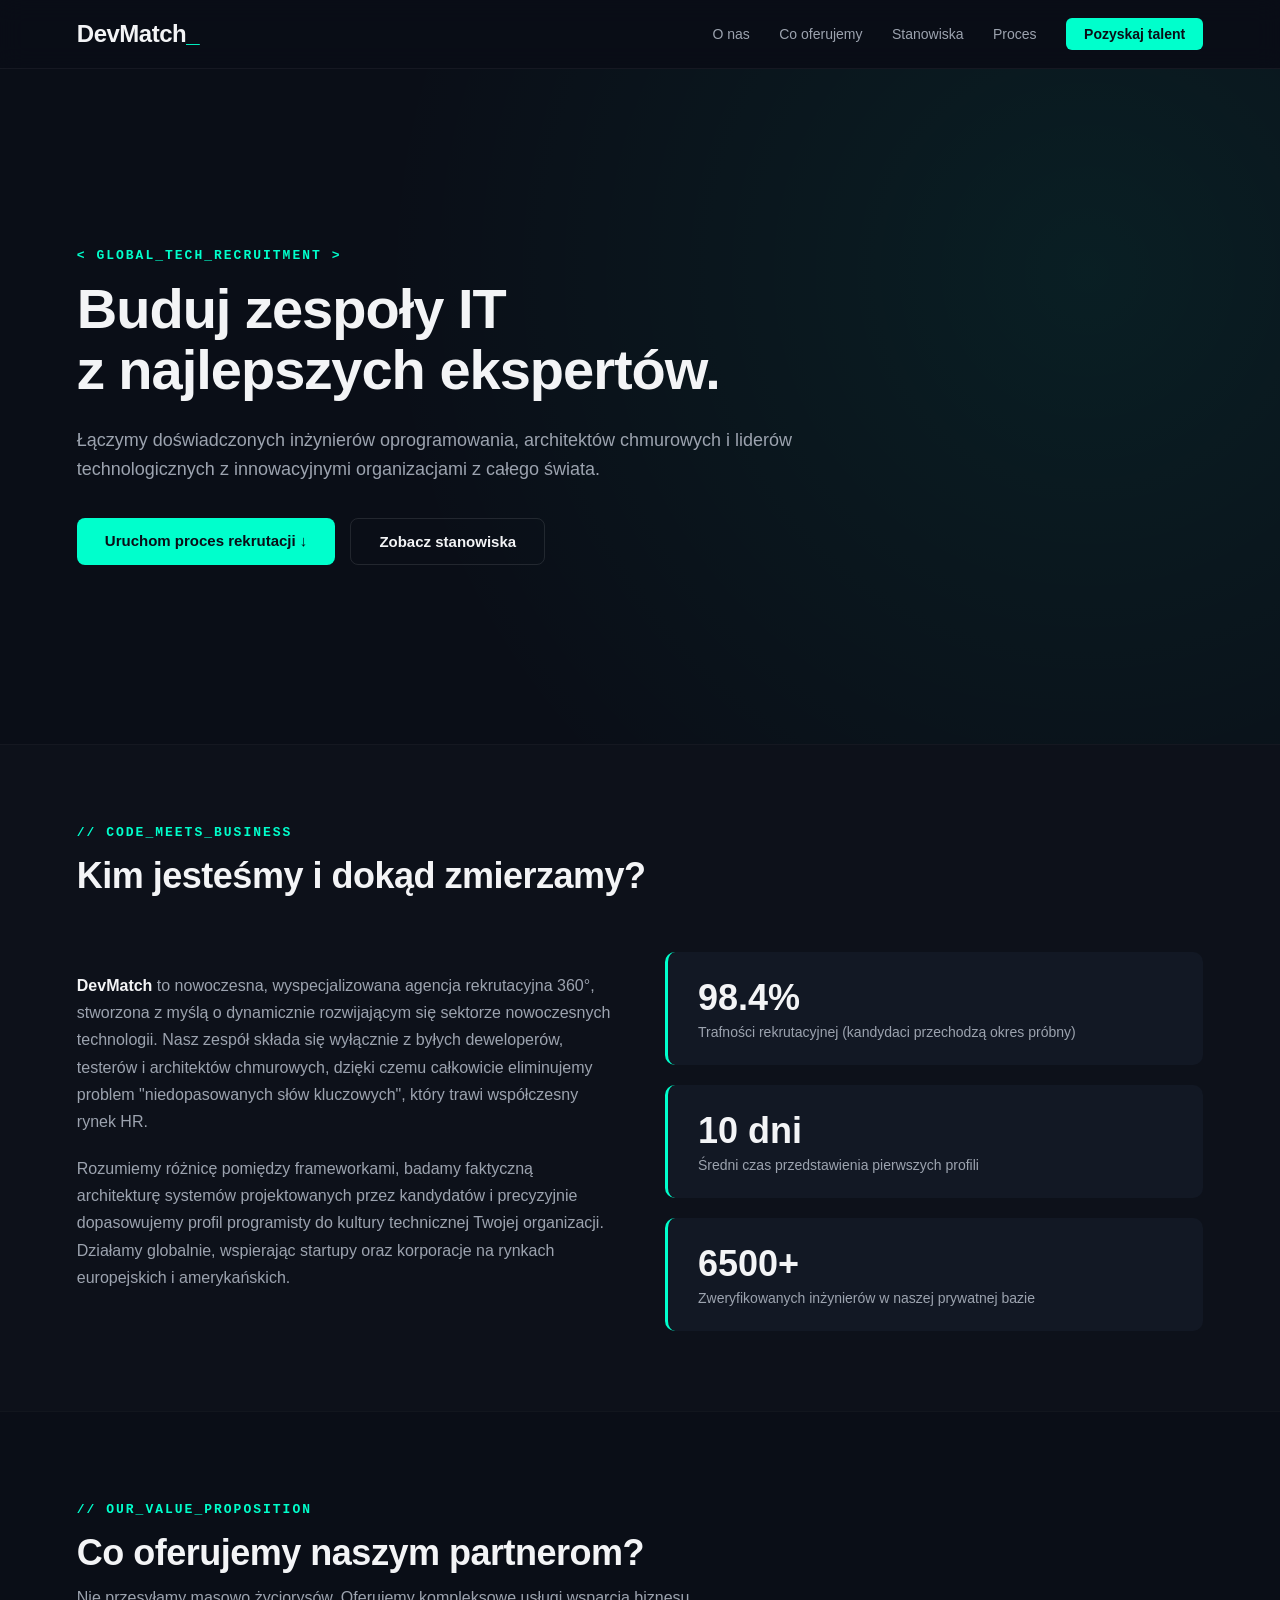
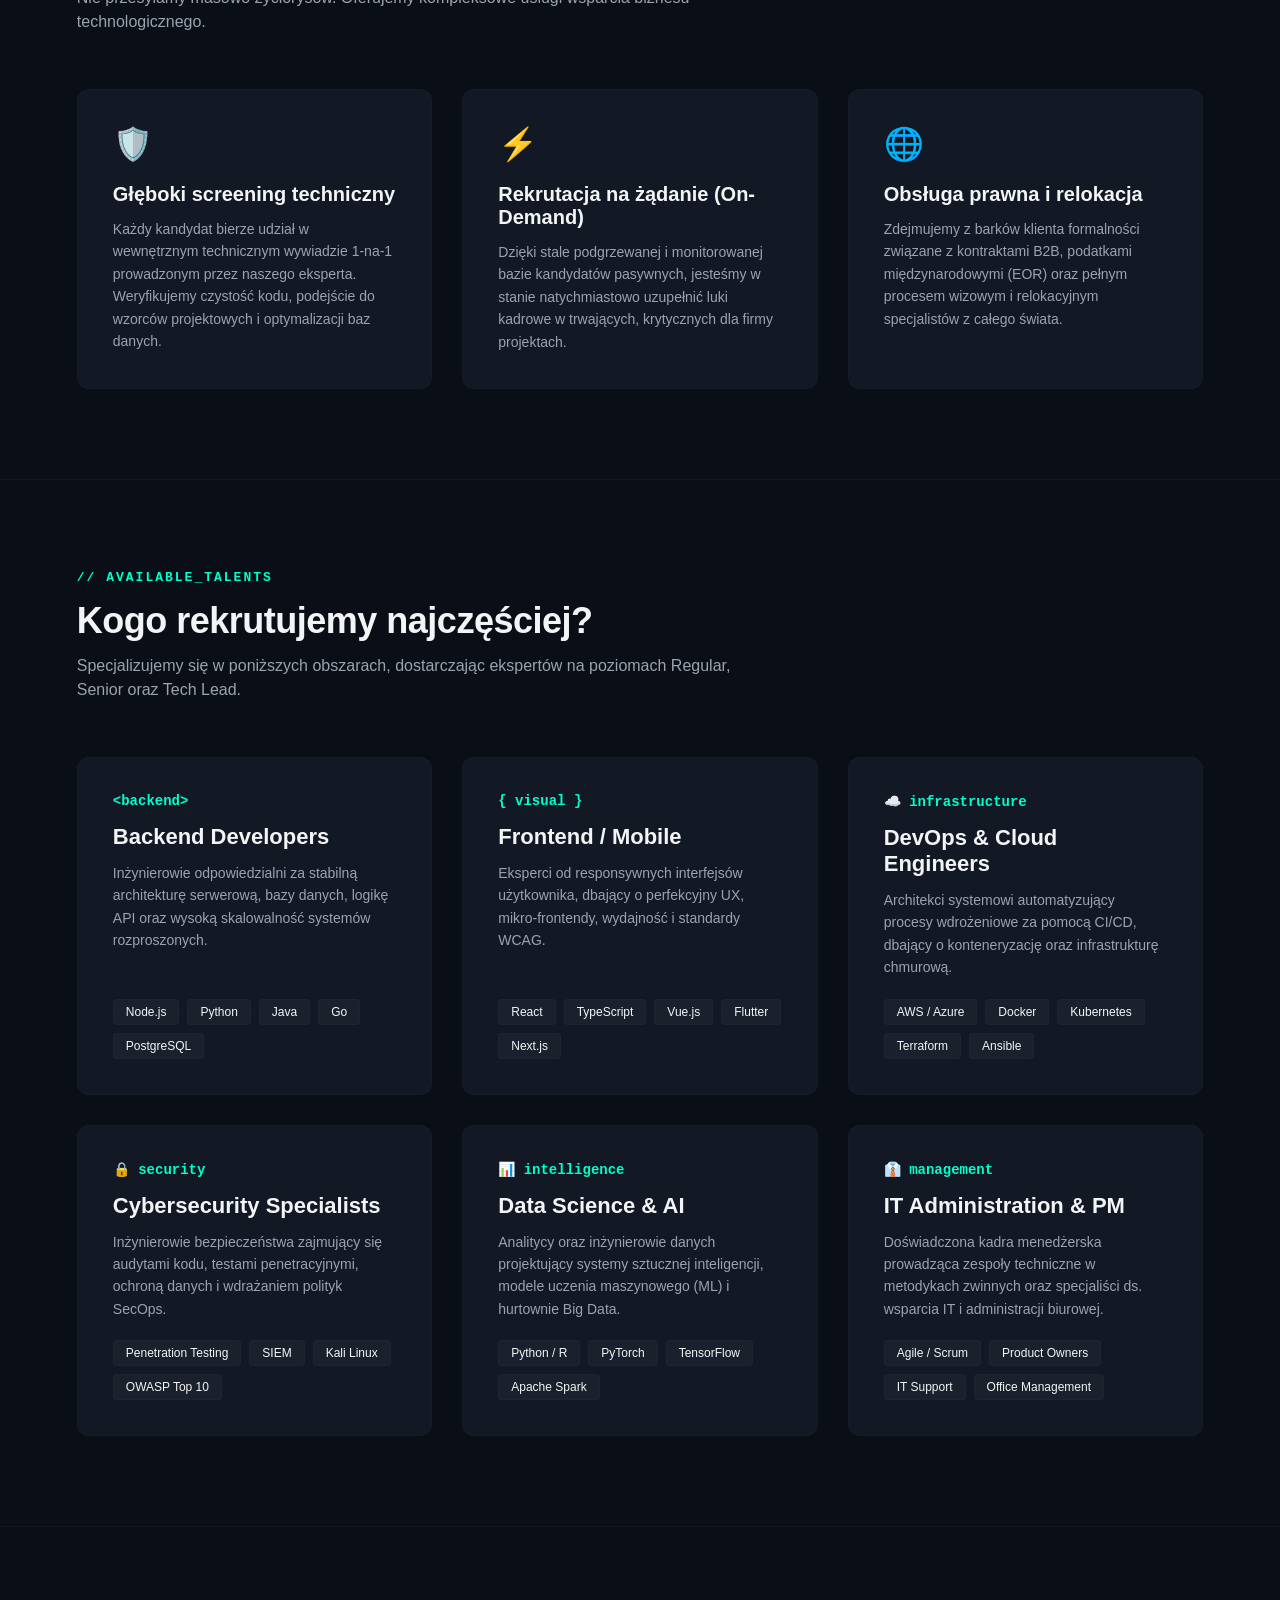
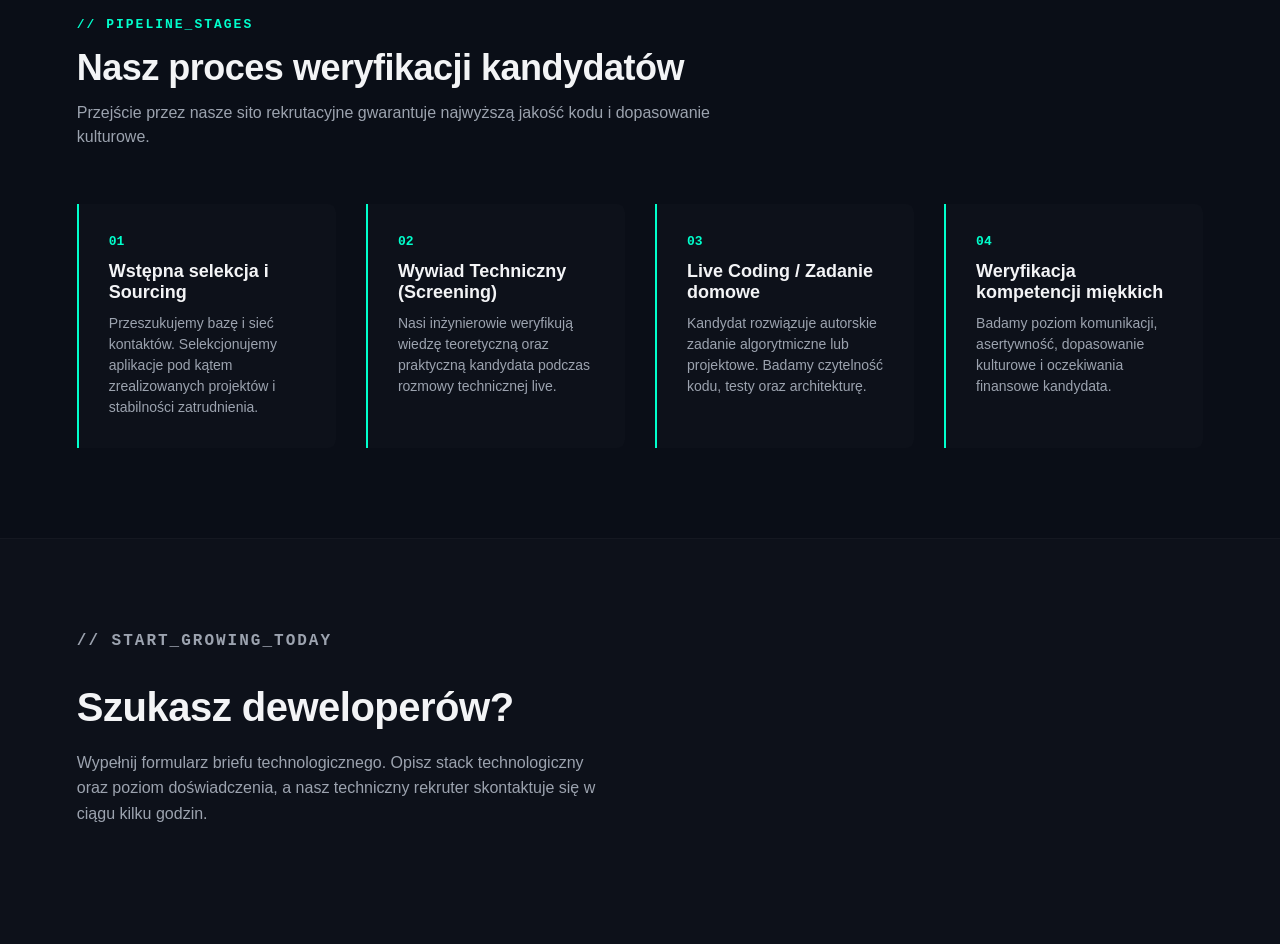
==== commit a7c25a8c: "fg" ====
--- a/index.html
+++ b/index.html
@@ -3,51 +3,221 @@
 <head>
   <meta charset="UTF-8">
   <meta name="viewport" content="width=device-width, initial-scale=1.0">
-  <title>DevMatch | Rekrutacja IT & Tech</title>
+  <title>DevMatch | Agencja Rekrutacji Tech & IT</title>
+  <meta name="description" content="Profesjonalna rekrutacja ekspertów IT. Łączymy topowe talenty techniczne z nowoczesnymi firmami.">
   <link rel="stylesheet" href="style.css">
 </head>
 <body>
   <header class="topbar">
-    <a class="logo" href="/">DevMatch<span>_</span></a>
+    <a class="logo" href="#">DevMatch<span>_</span></a>
     <nav>
       <a href="#o-nas">O nas</a>
+      <a href="#co-oferujemy">Co oferujemy</a>
       <a href="#specjalizacje">Stanowiska</a>
-      <a href="#kontakt">Pozyskaj talent</a>
+      <a href="#proces">Proces</a>
+      <a href="#kontakt" class="nav-cta">Pozyskaj talent</a>
     </nav>
   </header>
 
   <main>
+    <!-- HERO SECTION -->
     <section class="hero" id="o-nas">
-      <p class="eyebrow">&lt; TECH_RECRUITMENT &gt;</p>
-      <h1>Buduj zespoły IT<br>z najlepszych ekspertów.</h1>
-      <p class="intro">Łączymy doświadczonych programistów z innowacyjnymi firmami technologicznymi.</p>
-      <a class="button" href="#kontakt">Uruchom proces rekrutacji ↓</a>
-    </section>
-
+      <div class="hero-content">
+        <p class="eyebrow">&lt; GLOBAL_TECH_RECRUITMENT &gt;</p>
+        <h1>Buduj zespoły IT<br>z najlepszych ekspertów.</h1>
+        <p class="intro">
+          Łączymy doświadczonych inżynierów oprogramowania, architektów chmurowych i liderów technologicznych z innowacyjnymi organizacjami z całego świata.
+        </p>
+        <div class="hero-buttons">
+          <a class="button primary" href="#kontakt">Uruchom proces rekrutacji ↓</a>
+          <a class="button secondary" href="#specjalizacje">Zobacz stanowiska</a>
+        </div>
+      </div>
+    </section>
+
+    <!-- SEKCJA O FIRMIE (DŁUGA) -->
+    <section class="about-detailed">
+      <div class="section-header">
+        <p class="eyebrow">// CODE_MEETS_BUSINESS</p>
+        <h2>Kim jesteśmy i dokąd zmierzamy?</h2>
+      </div>
+      <div class="about-content">
+        <div class="about-text">
+          <p><strong>DevMatch</strong> to nowoczesna, wyspecjalizowana agencja rekrutacyjna 360°, stworzona z myślą o dynamicznie rozwijającym się sektorze nowoczesnych technologii. Nasz zespół składa się wyłącznie z byłych deweloperów, testerów i architektów chmurowych, dzięki czemu całkowicie eliminujemy problem "niedopasowanych słów kluczowych", który trawi współczesny rynek HR.</p>
+          <p>Rozumiemy różnicę pomiędzy frameworkami, badamy faktyczną architekturę systemów projektowanych przez kandydatów i precyzyjnie dopasowujemy profil programisty do kultury technicznej Twojej organizacji. Działamy globalnie, wspierając startupy oraz korporacje na rynkach europejskich i amerykańskich.</p>
+        </div>
+        <div class="stats-grid">
+          <div class="stat-card">
+            <h2>98.4%</h2>
+            <p>Trafności rekrutacyjnej (kandydaci przechodzą okres próbny)</p>
+          </div>
+          <div class="stat-card">
+            <h2>10 dni</h2>
+            <p>Średni czas przedstawienia pierwszych profili</p>
+          </div>
+          <div class="stat-card">
+            <h2>6500+</h2>
+            <p>Zweryfikowanych inżynierów w naszej prywatnej bazie</p>
+          </div>
+        </div>
+      </div>
+    </section>
+
+    <!-- SEKCJA: CO OFERUJEMY -->
+    <section class="features-section" id="co-oferujemy">
+      <div class="section-header">
+        <p class="eyebrow">// OUR_VALUE_PROPOSITION</p>
+        <h2>Co oferujemy naszym partnerom?</h2>
+        <p class="section-desc">Nie przesyłamy masowo życiorysów. Oferujemy kompleksowe usługi wsparcia biznesu technologicznego.</p>
+      </div>
+      <div class="features-grid">
+        <div class="feature-item">
+          <span class="feature-icon">🛡️</span>
+          <h3>Głęboki screening techniczny</h3>
+          <p>Każdy kandydat bierze udział w wewnętrznym technicznym wywiadzie 1-na-1 prowadzonym przez naszego eksperta. Weryfikujemy czystość kodu, podejście do wzorców projektowych i optymalizacji baz danych.</p>
+        </div>
+        <div class="feature-item">
+          <span class="feature-icon">⚡</span>
+          <h3>Rekrutacja na żądanie (On-Demand)</h3>
+          <p>Dzięki stale podgrzewanej i monitorowanej bazie kandydatów pasywnych, jesteśmy w stanie natychmiastowo uzupełnić luki kadrowe w trwających, krytycznych dla firmy projektach.</p>
+        </div>
+        <div class="feature-item">
+          <span class="feature-icon">🌐</span>
+          <h3>Obsługa prawna i relokacja</h3>
+          <p>Zdejmujemy z barków klienta formalności związane z kontraktami B2B, podatkami międzynarodowymi (EOR) oraz pełnym procesem wizowym i relokacyjnym specjalistów z całego świata.</p>
+        </div>
+      </div>
+    </section>
+
+    <!-- ROZBUDOWANA SEKCJA: STANOWISKA IT -->
+    <section class="roles-section" id="specjalizacje">
+      <div class="section-header">
+        <p class="eyebrow">// AVAILABLE_TALENTS</p>
+        <h2>Kogo rekrutujemy najczęściej?</h2>
+        <p class="section-desc">Specjalizujemy się w poniższych obszarach, dostarczając ekspertów na poziomach Regular, Senior oraz Tech Lead.</p>
+      </div>
+
+      <div class="roles-grid">
+        <!-- Stanowisko 1 -->
+        <div class="role-card">
+          <div class="role-icon">&lt;backend&gt;</div>
+          <h3>Backend Developers</h3>
+          <p class="role-text">Inżynierowie odpowiedzialni za stabilną architekturę serwerową, bazy danych, logikę API oraz wysoką skalowalność systemów rozproszonych.</p>
+          <ul class="tech-tags">
+            <li>Node.js</li>
+            <li>Python</li>
+            <li>Java</li>
+            <li>Go</li>
+            <li>PostgreSQL</li>
+          </ul>
+        </div>
+
+        <!-- Stanowisko 2 -->
+        <div class="role-card">
+          <div class="role-icon">{ visual }</div>
+          <h3>Frontend / Mobile</h3>
+          <p class="role-text">Eksperci od responsywnych interfejsów użytkownika, dbający o perfekcyjny UX, mikro-frontendy, wydajność i standardy WCAG.</p>
+          <ul class="tech-tags">
+            <li>React</li>
+            <li>TypeScript</li>
+            <li>Vue.js</li>
+            <li>Flutter</li>
+            <li>Next.js</li>
+          </ul>
+        </div>
+
+        <!-- Stanowisko 3 -->
+        <div class="role-card">
+          <div class="role-icon">☁️ infrastructure</div>
+          <h3>DevOps & Cloud Engineers</h3>
+          <p class="role-text">Architekci systemowi automatyzujący procesy wdrożeniowe za pomocą CI/CD, dbający o konteneryzację oraz infrastrukturę chmurową.</p>
+          <ul class="tech-tags">
+            <li>AWS / Azure</li>
+            <li>Docker</li>
+            <li>Kubernetes</li>
+            <li>Terraform</li>
+            <li>Ansible</li>
+          </ul>
+        </div>
+
+        <!-- Stanowisko 4 -->
+        <div class="role-card">
+          <div class="role-icon">🔒 security</div>
+          <h3>Cybersecurity Specialists</h3>
+          <p class="role-text">Inżynierowie bezpieczeństwa zajmujący się audytami kodu, testami penetracyjnymi, ochroną danych i wdrażaniem polityk SecOps.</p>
+          <ul class="tech-tags">
+            <li>Penetration Testing</li>
+            <li>SIEM</li>
+            <li>Kali Linux</li>
+            <li>OWASP Top 10</li>
+          </ul>
+        </div>
+
+        <!-- Stanowisko 5 -->
+        <div class="role-card">
+          <div class="role-icon">📊 intelligence</div>
+          <h3>Data Science & AI</h3>
+          <p class="role-text">Analitycy oraz inżynierowie danych projektujący systemy sztucznej inteligencji, modele uczenia maszynowego (ML) i hurtownie Big Data.</p>
+          <ul class="tech-tags">
+            <li>Python / R</li>
+            <li>PyTorch</li>
+            <li>TensorFlow</li>
+            <li>Apache Spark</li>
+          </ul>
+        </div>
+
+        <!-- Stanowisko 6 -->
+        <div class="role-card">
+          <div class="role-icon">👔 management</div>
+          <h3>IT Administration & PM</h3>
+          <p class="role-text">Doświadczona kadra menedżerska prowadząca zespoły techniczne w metodykach zwinnych oraz specjaliści ds. wsparcia IT i administracji biurowej.</p>
+          <ul class="tech-tags">
+            <li>Agile / Scrum</li>
+            <li>Product Owners</li>
+            <li>IT Support</li>
+            <li>Office Management</li>
+          </ul>
+        </div>
+      </div>
+    </section>
+
+    <!-- SEKCJA: PROCES WERYFIKACJI -->
+    <section class="process-section" id="proces">
+      <div class="section-header">
+        <p class="eyebrow">// PIPELINE_STAGES</p>
+        <h2>Nasz proces weryfikacji kandydatów</h2>
+        <p class="section-desc">Przejście przez nasze sito rekrutacyjne gwarantuje najwyższą jakość kodu i dopasowanie kulturowe.</p>
+      </div>
+
+      <div class="process-timeline">
+        <div class="step">
+          <div class="step-number">01</div>
+          <h4>Wstępna selekcja i Sourcing</h4>
+          <p>Przeszukujemy bazę i sieć kontaktów. Selekcjonujemy aplikacje pod kątem zrealizowanych projektów i stabilności zatrudnienia.</p>
+        </div>
+        <div class="step">
+          <div class="step-number">02</div>
+          <h4>Wywiad Techniczny (Screening)</h4>
+          <p>Nasi inżynierowie weryfikują wiedzę teoretyczną oraz praktyczną kandydata podczas rozmowy technicznej live.</p>
+        </div>
+        <div class="step">
+          <div class="step-number">03</div>
+          <h4>Live Coding / Zadanie domowe</h4>
+          <p>Kandydat rozwiązuje autorskie zadanie algorytmiczne lub projektowe. Badamy czytelność kodu, testy oraz architekturę.</p>
+        </div>
+        <div class="step">
+          <div class="step-number">04</div>
+          <h4>Weryfikacja kompetencji miękkich</h4>
+          <p>Badamy poziom komunikacji, asertywność, dopasowanie kulturowe i oczekiwania finansowe kandydata.</p>
+        </div>
+      </div>
+    </section>
+
+    <!-- SEKACJA KONTAKTOWA -->
     <section class="contact" id="kontakt">
       <div class="contact-info">
+        <p class="eyebrow">// START_GROWING_TODAY</p>
         <h2>Szukasz deweloperów?</h2>
-        <p>Wypełnij formularz briefu technologicznego.</p>
-      </div>
-
-      <!-- Czysty formularz sterowany przez JavaScript -->
-      <form id="contact-form">
-        <label for="name">Osoba kontaktowa / Nazwa firmy</label>
-        <input id="name" name="name" type="text" required placeholder="Np. Jan Kowalski">
-
-        <label for="email">Firmowy adres e-mail</label>
-        <input id="email" name="email" type="email" required placeholder="hr@twojafirma.pl">
-
-        <label for="message">Stack technologiczny i wymagania</label>
-        <textarea id="message" name="message" required rows="5" placeholder="Wymagania..."></textarea>
-
-        <button id="send-button" type="submit">Wyślij zapytanie ofertowe</button>
-        <!-- Tutaj pod przyciskiem pojawi się komunikat o statusie wysyłki -->
-        <p id="status-message" style="margin-top: 15px; font-weight: bold;"></p>
-      </form>
-    </section>
-  </main>
-
-  <script src="script.js"></script>
-</body>
-</html>
+        <p>
+          Wypełnij formularz briefu technologicznego. Opisz stack technologiczny oraz poziom doświadczenia, a nasz techniczny rekruter skontaktuje się w ciągu kilku godzin.
+        </p>
--- a/style.css
+++ b/style.css
@@ -1,9 +1,4 @@
-
----
-
-
-
-
+/* RESET I KONFIGURACJA PODSTAWOWA */
 * {
   margin: 0;
   padding: 0;
@@ -21,17 +16,17 @@
 
 html {
   scroll-behavior: smooth;
-  font-family: -apple-system, BlinkMacSystemFont, "Segoe UI", Roboto, Helvetica, Arial, sans-serif;
+  font-family: -apple-system, BlinkMacSystemFont, "Segoe UI", Roboto, sans-serif;
   background-color: var(--bg-dark);
   color: var(--text-main);
 }
 
-/* TOPBAR */
+/* PASEK NAWIGACJI (TOPBAR) */
 .topbar {
   display: flex;
   justify-content: space-between;
   align-items: center;
-  padding: 20px 5%;
+  padding: 20px 6%;
   position: sticky;
   top: 0;
   z-index: 1000;
@@ -45,6 +40,7 @@
   font-weight: 800;
   color: var(--text-main);
   text-decoration: none;
+  letter-spacing: -0.5px;
 }
 
 .logo span {
@@ -55,7 +51,7 @@
   color: var(--text-muted);
   text-decoration: none;
   margin-left: 25px;
-  font-size: 15px;
+  font-size: 14px;
   font-weight: 500;
   transition: var(--transition);
 }
@@ -65,43 +61,46 @@
 }
 
 .nav-cta {
-  color: var(--bg-dark);
+  color: var(--bg-dark) !important;
   background: var(--accent-neon);
-  padding: 8px 16px;
+  padding: 8px 18px;
   border-radius: 6px;
+  font-weight: 600;
 }
 
 .nav-cta:hover {
   background: #00d6ad;
-  color: var(--bg-dark);
+  transform: translateY(-1px);
 }
 
 /* HERO SECTION */
 .hero {
-  min-height: 80vh;
+  min-height: 75vh;
   display: flex;
   align-items: center;
-  padding: 60px 5%;
-  background: radial-gradient(circle at 80% 20%, rgba(0, 255, 204, 0.08) 0%, transparent 50%);
+  padding: 60px 6%;
+  background: radial-gradient(circle at 85% 30%, rgba(0, 255, 204, 0.07) 0%, transparent 60%);
 }
 
 .hero-content {
-  max-width: 800px;
+  max-width: 750px;
 }
 
 .eyebrow {
   color: var(--accent-neon);
   font-family: monospace;
-  font-weight: bold;
+  font-weight: 700;
   letter-spacing: 2px;
   margin-bottom: 15px;
+  font-size: 13px;
 }
 
 h1 {
-  font-size: 54px;
+  font-size: 56px;
   line-height: 1.1;
   font-weight: 900;
   margin-bottom: 25px;
+  letter-spacing: -1px;
 }
 
 .intro {
@@ -122,7 +121,7 @@
   text-decoration: none;
   border-radius: 8px;
   transition: var(--transition);
-  font-size: 16px;
+  font-size: 15px;
 }
 
 .button.primary {
@@ -133,6 +132,7 @@
 .button.primary:hover {
   background: #00d6ad;
   transform: translateY(-2px);
+  box-shadow: 0 5px 15px rgba(0, 255, 204, 0.2);
 }
 
 .button.secondary {
@@ -141,27 +141,54 @@
 }
 
 .button.secondary:hover {
-  background: rgba(255, 255, 255, 0.05);
-}
-
-/* STATYSTYKI O NAS */
-.about-section {
-  padding: 60px 5%;
-  background: rgba(255, 255, 255, 0.02);
-  border-y: 1px solid rgba(255, 255, 255, 0.05);
-}
-
+  background: rgba(255, 255, 255, 0.04);
+}
+
+/* SEKCJA O NAS (SZCZEGÓŁOWA) */
+.about-detailed {
+  padding: 80px 6%;
+  background: rgba(255, 255, 255, 0.01);
+  border-top: 1px solid rgba(255, 255, 255, 0.03);
+}
+
+.about-content {
+  display: grid;
+  grid-template-columns: 1fr 1fr;
+  gap: 50px;
+  margin-top: 30px;
+  align-items: center;
+}
+
+.about-text p {
+  color: var(--text-muted);
+  font-size: 16px;
+  line-height: 1.7;
+  margin-bottom: 20px;
+}
+
+.about-text p strong {
+  color: var(--text-main);
+}
+
+/* STATYSTYKI */
 .stats-grid {
   display: grid;
-  grid-template-columns: repeat(auto-fit, minmax(200px, 1fr));
-  gap: 30px;
-  text-align: center;
+  grid-template-columns: 1fr;
+  gap: 20px;
+}
+
+.stat-card {
+  background: var(--bg-card);
+  padding: 25px 30px;
+  border-radius: 10px;
+  border-left: 3px solid var(--accent-neon);
 }
 
 .stat-card h2 {
-  font-size: 42px;
-  color: var(--accent-neon);
+  font-size: 36px;
+  color: var(--text-main);
   margin-bottom: 5px;
+  font-weight: 800;
 }
 
 .stat-card p {
@@ -169,38 +196,43 @@
   font-size: 14px;
 }
 
-/* DLACZEGO MY */
-.features-section, .roles-section, .process-section, .testimonials-section {
-  padding: 100px 5%;
+/* SEKCJE OGÓLNE: NAGŁÓWKI */
+.features-section, .roles-section, .process-section {
+  padding: 90px 6%;
+  border-top: 1px solid rgba(255, 255, 255, 0.03);
 }
 
 .section-header {
-  margin-bottom: 50px;
+  max-width: 700px;
+  margin-bottom: 55px;
 }
 
 .section-header h2 {
   font-size: 36px;
   font-weight: 800;
   margin-top: 10px;
+  letter-spacing: -0.5px;
 }
 
 .section-desc {
   color: var(--text-muted);
-  margin-top: 10px;
+  margin-top: 12px;
   font-size: 16px;
-}
-
+  line-height: 1.5;
+}
+
+/* SIATKA BENEFITÓW */
 .features-grid {
   display: grid;
-  grid-template-columns: repeat(auto-fit, minmax(300px, 1fr));
+  grid-template-columns: repeat(auto-fit, minmax(280px, 1fr));
   gap: 30px;
 }
 
 .feature-item {
   background: var(--bg-card);
-  padding: 40px;
+  padding: 35px;
   border-radius: 12px;
-  border: 1px solid rgba(255, 255, 255, 0.03);
+  border: 1px solid rgba(255, 255, 255, 0.02);
 }
 
 .feature-icon {
@@ -210,56 +242,60 @@
 }
 
 .feature-item h3 {
-  margin-bottom: 15px;
+  margin-bottom: 12px;
   font-size: 20px;
+  font-weight: 700;
 }
 
 .feature-item p {
   color: var(--text-muted);
   line-height: 1.6;
-}
-
-/* ROLES GRID */
+  font-size: 14px;
+}
+
+/* SIATKA STANOWISK IT (ROLES GRID) */
 .roles-grid {
   display: grid;
-  grid-template-columns: repeat(auto-fit, minmax(320px, 1fr));
+  grid-template-columns: repeat(auto-fit, minmax(310px, 1fr));
   gap: 30px;
 }
 
 .role-card {
   background: var(--bg-card);
-  padding: 30px;
+  padding: 35px;
   border-radius: 12px;
-  border: 1px solid rgba(255, 255, 255, 0.03);
+  border: 1px solid rgba(255, 255, 255, 0.02);
   display: flex;
   flex-direction: column;
-  justify-content: space-between;
   transition: var(--transition);
 }
 
 .role-card:hover {
-  transform: translateY(-5px);
-  border-color: rgba(0, 255, 204, 0.3);
-  box-shadow: 0 10px 30px rgba(0, 255, 204, 0.05);
+  transform: translateY(-4px);
+  border-color: rgba(0, 255, 204, 0.25);
+  box-shadow: 0 10px 30px rgba(0, 255, 204, 0.04);
 }
 
 .role-icon {
   font-family: monospace;
   color: var(--accent-neon);
-  font-size: 20px;
+  font-size: 14px;
+  font-weight: bold;
   margin-bottom: 15px;
 }
 
 .role-card h3 {
   font-size: 22px;
-  margin-bottom: 15px;
+  margin-bottom: 12px;
+  font-weight: 700;
 }
 
 .role-text {
   color: var(--text-muted);
-  font-size: 15px;
-  line-height: 1.5;
+  font-size: 14px;
+  line-height: 1.6;
   margin-bottom: 20px;
+  flex-grow: 1;
 }
 
 .tech-tags {
@@ -267,34 +303,19 @@
   display: flex;
   flex-wrap: wrap;
   gap: 8px;
-  margin-bottom: 25px;
 }
 
 .tech-tags li {
-  background: rgba(255, 255, 255, 0.05);
-  padding: 4px 10px;
+  background: rgba(255, 255, 255, 0.04);
+  padding: 5px 12px;
   border-radius: 4px;
   font-size: 12px;
-  color: var(--text-main);
-}
-
-.role-meta {
-  border-top: 1px solid rgba(255, 255, 255, 0.05);
-  padding-top: 15px;
-  font-size: 13px;
-  color: var(--text-muted);
-}
-
-.role-meta span {
-  display: block;
-  margin-bottom: 5px;
-}
-
-.role-meta b {
-  color: var(--text-main);
-}
-
-/* TIMELINE PROCESU */
+  font-weight: 500;
+  color: var(--text-main);
+  border: 1px solid rgba(255, 255, 255, 0.02);
+}
+
+/* OŚ CZASU PROCESU (TIMELINE) */
 .process-timeline {
   display: grid;
   grid-template-columns: repeat(auto-fit, minmax(220px, 1fr));
@@ -302,22 +323,24 @@
 }
 
 .step {
-  position: relative;
   background: rgba(255, 255, 255, 0.01);
   padding: 30px;
   border-left: 2px solid var(--accent-neon);
+  border-radius: 0 8px 8px 0;
 }
 
 .step-number {
-  font-size: 14px;
+  font-size: 13px;
   font-family: monospace;
   color: var(--accent-neon);
-  margin-bottom: 10px;
+  font-weight: bold;
+  margin-bottom: 12px;
 }
 
 .step h4 {
   font-size: 18px;
   margin-bottom: 10px;
+  font-weight: 700;
 }
 
 .step p {
@@ -326,66 +349,40 @@
   line-height: 1.5;
 }
 
-/* OPINIE KLIENTÓW */
-.testimonials-grid {
-  display: grid;
-  grid-template-columns: repeat(auto-fit, minmax(300px, 1fr));
-  gap: 30px;
-}
-
-.testimonial-card {
-  background: var(--bg-card);
-  padding: 40px;
-  border-radius: 12px;
-  border: 1px solid rgba(255, 255, 255, 0.03);
-}
-
-.quote {
-  font-style: italic;
+/* SEKCJA KONTAKTOWA I FORMULARZ */
+.contact {
+  padding: 90px 6%;
+  background: rgba(255, 255, 255, 0.01);
+  display: grid;
+  grid-template-columns: 1fr 1fr;
+  gap: 60px;
+  border-top: 1px solid rgba(255, 255, 255, 0.03);
+  align-items: center;
+}
+
+.contact-info h2 {
+  font-size: 40px;
+  margin-bottom: 20px;
+  font-weight: 800;
+  letter-spacing: -0.5px;
+}
+
+.contact-info p {
+  color: var(--text-muted);
   line-height: 1.6;
-  color: var(--text-main);
-  margin-bottom: 20px;
-}
-
-.client-info strong {
-  display: block;
-  font-size: 15px;
-}
-
-.client-info span {
-  color: var(--text-muted);
-  font-size: 13px;
-}
-
-/* SEKACJA KONTAKTOWA */
-.contact {
-  padding: 100px 5%;
-  background: rgba(255, 255, 255, 0.01);
-  display: grid;
-  grid-template-columns: repeat(auto-fit, minmax(320px, 1fr));
-  gap: 50px;
-  border-top: 1px solid rgba(255, 255, 255, 0.05);
-}
-
-.contact-info h2 {
-  font-size: 36px;
-  margin-bottom: 20px;
-}
-
-.contact-info p {
-  color: var(--text-muted);
-  line-height: 1.6;
-  margin-bottom: 25px;
+  margin-bottom: 30px;
+  font-size: 16px;
 }
 
 .info-note {
   display: inline-flex;
   align-items: center;
-  background: rgba(0, 255, 204, 0.1);
-  color: var(--accent-neon);
-  padding: 8px 16px;
+  background: rgba(0, 255, 204, 0.08);
+  color: var(--accent-neon);
+  padding: 10px 20px;
   border-radius: 20px;
   font-size: 14px;
+  font-weight: 600;
 }
 
 .dot {
@@ -393,37 +390,41 @@
   height: 8px;
   background: var(--accent-neon);
   border-radius: 50%;
-  margin-right: 10px;
+  margin-right: 12px;
 }
 
 form {
   background: var(--bg-card);
   padding: 40px;
   border-radius: 12px;
-  border: 1px solid rgba(255, 255, 255, 0.03);
+  border: 1px solid rgba(255, 255, 255, 0.02);
 }
 
 form label {
   display: block;
   margin-bottom: 8px;
-  font-size: 14px;
+  font-size: 13px;
   font-weight: 600;
+  color: var(--text-main);
 }
 
 form input, form textarea {
   width: 100%;
-  padding: 12px;
-  background: #1a2333;
-  border: 1px solid rgba(255, 255, 255, 0.1);
+  padding: 13px 16px;
+  background: #171e2c;
+  border: 1px solid rgba(255, 255, 255, 0.08);
   border-radius: 6px;
   color: white;
-  margin-bottom: 20px;
+  margin-bottom: 22px;
   font-family: inherit;
+  font-size: 14px;
+  transition: var(--transition);
 }
 
 form input:focus, form textarea:focus {
   outline: none;
   border-color: var(--accent-neon);
+  box-shadow: 0 0 10px rgba(0, 255, 204, 0.1);
 }
 
 form button {
@@ -433,7 +434,7 @@
   color: var(--bg-dark);
   border: none;
   border-radius: 6px;
-  font-size: 16px;
+  font-size: 15px;
   font-weight: 700;
   cursor: pointer;
   transition: var(--transition);
@@ -443,30 +444,39 @@
   background: #00d6ad;
 }
 
-/* FOOTER */
+/* STOPKA */
 footer {
-  padding: 40px 5%;
+  padding: 40px 6%;
   text-align: center;
-  border-top: 1px solid rgba(255, 255, 255, 0.05);
-  color: var(--text-muted);
-  font-size: 14px;
+  border-top: 1px solid rgba(255, 255, 255, 0.03);
+  color: var(--text-muted);
+  font-size: 13px;
 }
 
 footer p {
-  margin-bottom: 5px;
-}
-
-/* RESPONSYWNOŚĆ */
+  margin-bottom: 6px;
+}
+
+/* RESPONSYWNOŚĆ (MEDIA QUERIES) */
+@media (max-width: 992px) {
+  .about-content, .contact {
+    grid-template-columns: 1fr;
+    gap: 40px;
+  }
+}
+
 @media (max-width: 768px) {
   .topbar {
     flex-direction: column;
     gap: 15px;
+    padding: 15px;
   }
   nav a {
     margin: 0 10px;
+    font-size: 13px;
   }
   h1 {
-    font-size: 36px;
+    font-size: 38px;
   }
   .hero-buttons {
     flex-direction: column;
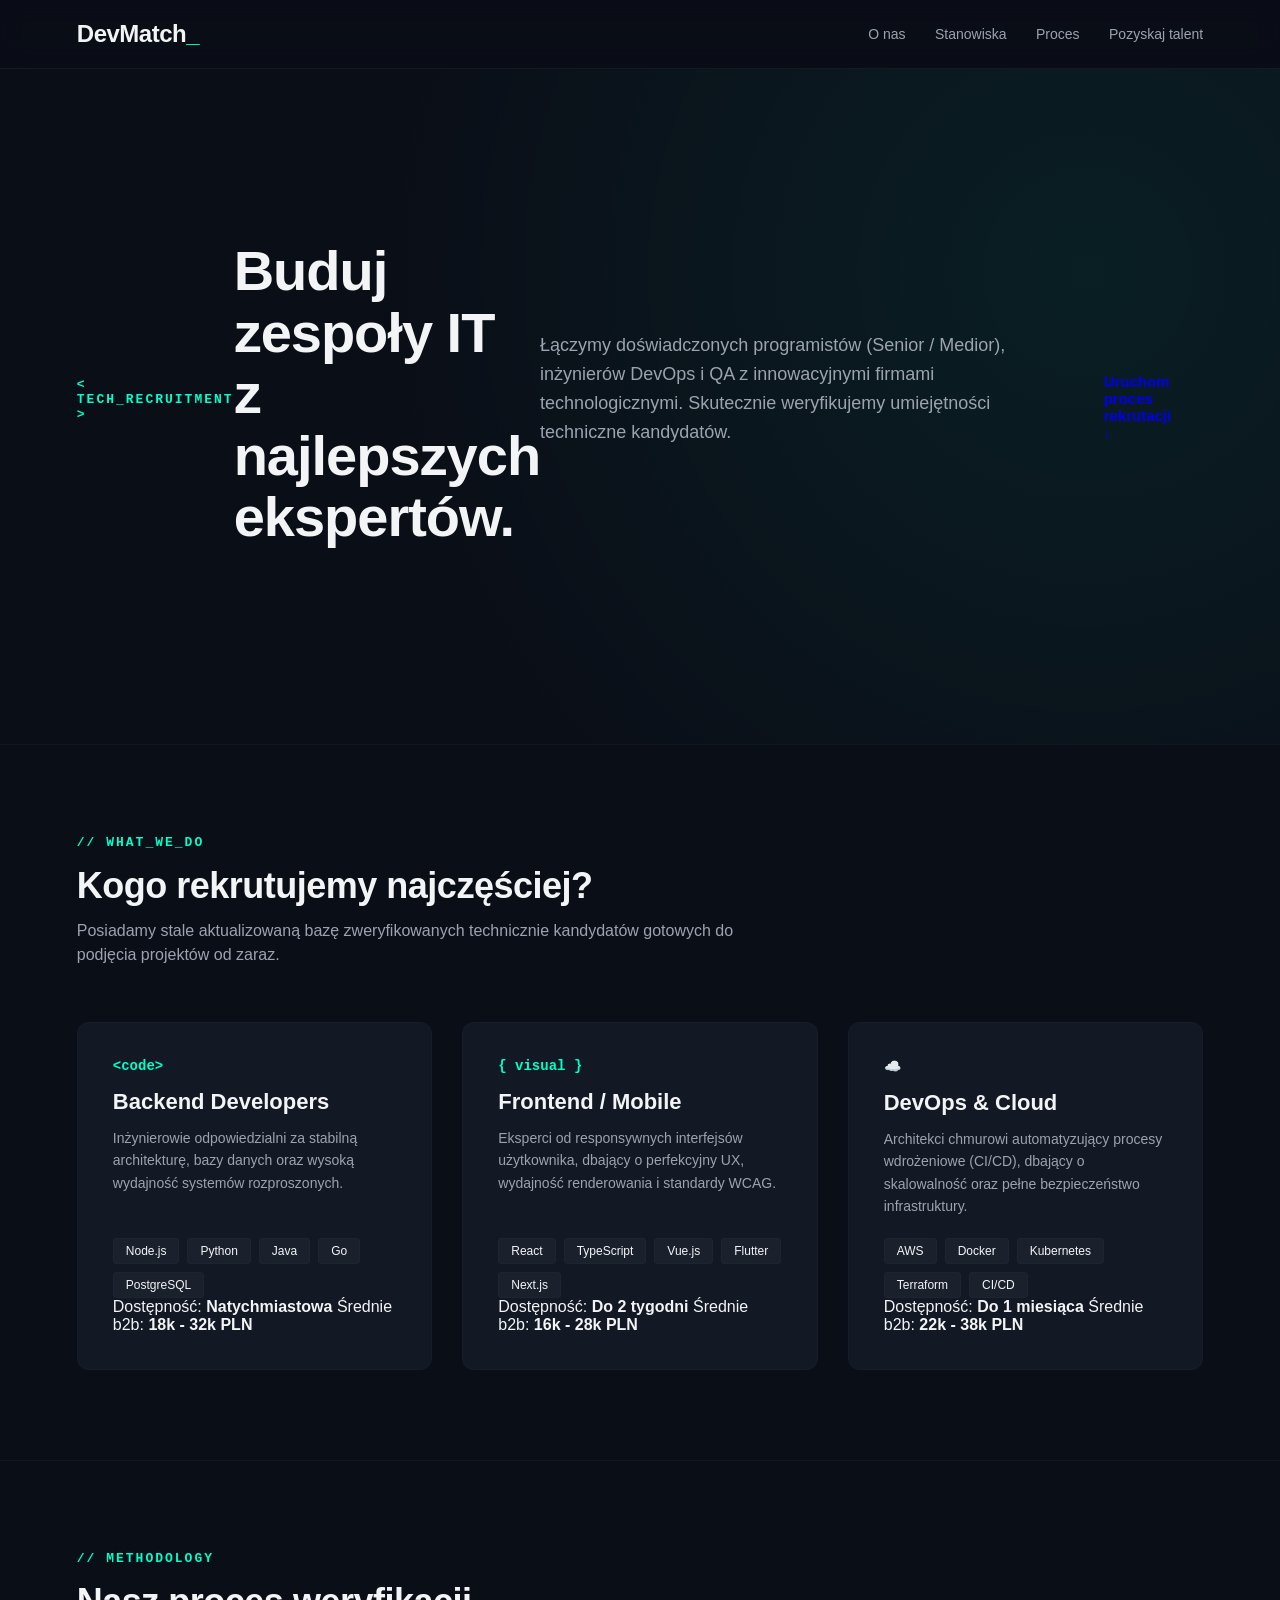
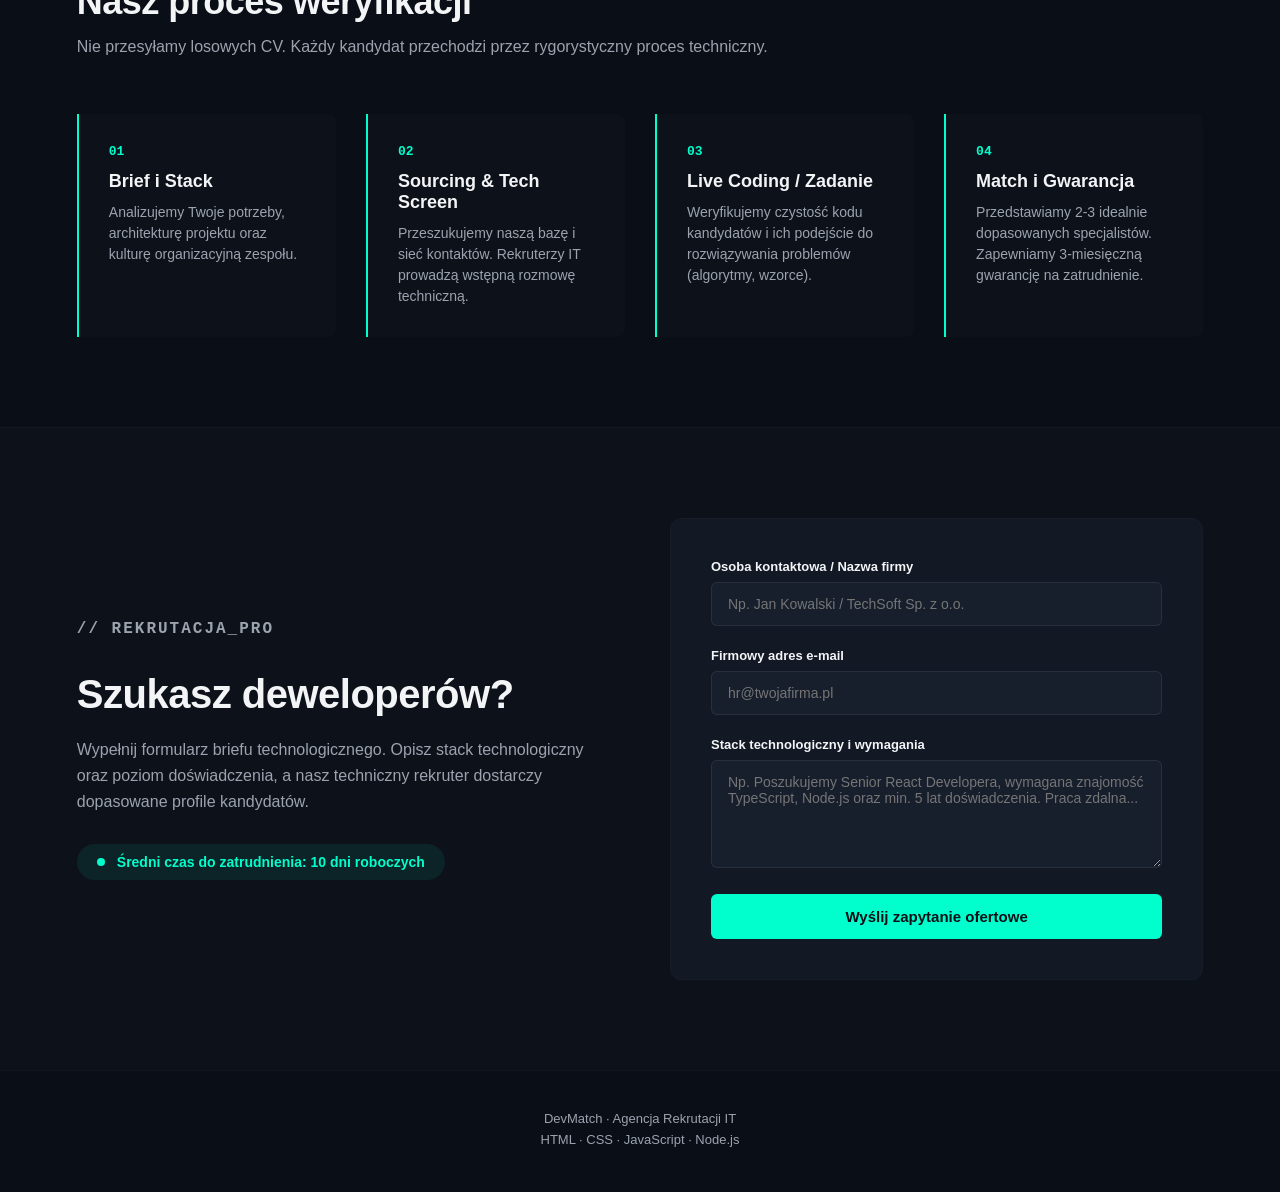
==== commit 7e693585: "Update index.html" ====
--- a/index.html
+++ b/index.html
@@ -3,106 +3,46 @@
 <head>
   <meta charset="UTF-8">
   <meta name="viewport" content="width=device-width, initial-scale=1.0">
-  <title>DevMatch | Agencja Rekrutacji Tech & IT</title>
-  <meta name="description" content="Profesjonalna rekrutacja ekspertów IT. Łączymy topowe talenty techniczne z nowoczesnymi firmami.">
+  <title>DevMatch | Rekrutacja IT & Tech</title>
+  <meta name="description" content="Specjalistyczna agencja rekrutacyjna IT. Znajdujemy topowych programistów, inżynierów i ekspertów tech dla Twojego zespołu.">
   <link rel="stylesheet" href="style.css">
 </head>
 <body>
   <header class="topbar">
-    <a class="logo" href="#">DevMatch<span>_</span></a>
+    <a class="logo" href="/">DevMatch<span>_</span></a>
     <nav>
       <a href="#o-nas">O nas</a>
-      <a href="#co-oferujemy">Co oferujemy</a>
       <a href="#specjalizacje">Stanowiska</a>
       <a href="#proces">Proces</a>
-      <a href="#kontakt" class="nav-cta">Pozyskaj talent</a>
+      <a href="#kontakt">Pozyskaj talent</a>
     </nav>
   </header>
 
   <main>
     <!-- HERO SECTION -->
     <section class="hero" id="o-nas">
-      <div class="hero-content">
-        <p class="eyebrow">&lt; GLOBAL_TECH_RECRUITMENT &gt;</p>
-        <h1>Buduj zespoły IT<br>z najlepszych ekspertów.</h1>
-        <p class="intro">
-          Łączymy doświadczonych inżynierów oprogramowania, architektów chmurowych i liderów technologicznych z innowacyjnymi organizacjami z całego świata.
-        </p>
-        <div class="hero-buttons">
-          <a class="button primary" href="#kontakt">Uruchom proces rekrutacji ↓</a>
-          <a class="button secondary" href="#specjalizacje">Zobacz stanowiska</a>
-        </div>
-      </div>
+      <p class="eyebrow">&lt; TECH_RECRUITMENT &gt;</p>
+      <h1>Buduj zespoły IT<br>z najlepszych ekspertów.</h1>
+      <p class="intro">
+        Łączymy doświadczonych programistów (Senior / Medior), inżynierów DevOps i QA z innowacyjnymi firmami technologicznymi. Skutecznie weryfikujemy umiejętności techniczne kandydatów.
+      </p>
+      <a class="button" href="#kontakt">Uruchom proces rekrutacji ↓</a>
     </section>
 
-    <!-- SEKCJA O FIRMIE (DŁUGA) -->
-    <section class="about-detailed">
-      <div class="section-header">
-        <p class="eyebrow">// CODE_MEETS_BUSINESS</p>
-        <h2>Kim jesteśmy i dokąd zmierzamy?</h2>
-      </div>
-      <div class="about-content">
-        <div class="about-text">
-          <p><strong>DevMatch</strong> to nowoczesna, wyspecjalizowana agencja rekrutacyjna 360°, stworzona z myślą o dynamicznie rozwijającym się sektorze nowoczesnych technologii. Nasz zespół składa się wyłącznie z byłych deweloperów, testerów i architektów chmurowych, dzięki czemu całkowicie eliminujemy problem "niedopasowanych słów kluczowych", który trawi współczesny rynek HR.</p>
-          <p>Rozumiemy różnicę pomiędzy frameworkami, badamy faktyczną architekturę systemów projektowanych przez kandydatów i precyzyjnie dopasowujemy profil programisty do kultury technicznej Twojej organizacji. Działamy globalnie, wspierając startupy oraz korporacje na rynkach europejskich i amerykańskich.</p>
-        </div>
-        <div class="stats-grid">
-          <div class="stat-card">
-            <h2>98.4%</h2>
-            <p>Trafności rekrutacyjnej (kandydaci przechodzą okres próbny)</p>
-          </div>
-          <div class="stat-card">
-            <h2>10 dni</h2>
-            <p>Średni czas przedstawienia pierwszych profili</p>
-          </div>
-          <div class="stat-card">
-            <h2>6500+</h2>
-            <p>Zweryfikowanych inżynierów w naszej prywatnej bazie</p>
-          </div>
-        </div>
-      </div>
-    </section>
-
-    <!-- SEKCJA: CO OFERUJEMY -->
-    <section class="features-section" id="co-oferujemy">
-      <div class="section-header">
-        <p class="eyebrow">// OUR_VALUE_PROPOSITION</p>
-        <h2>Co oferujemy naszym partnerom?</h2>
-        <p class="section-desc">Nie przesyłamy masowo życiorysów. Oferujemy kompleksowe usługi wsparcia biznesu technologicznego.</p>
-      </div>
-      <div class="features-grid">
-        <div class="feature-item">
-          <span class="feature-icon">🛡️</span>
-          <h3>Głęboki screening techniczny</h3>
-          <p>Każdy kandydat bierze udział w wewnętrznym technicznym wywiadzie 1-na-1 prowadzonym przez naszego eksperta. Weryfikujemy czystość kodu, podejście do wzorców projektowych i optymalizacji baz danych.</p>
-        </div>
-        <div class="feature-item">
-          <span class="feature-icon">⚡</span>
-          <h3>Rekrutacja na żądanie (On-Demand)</h3>
-          <p>Dzięki stale podgrzewanej i monitorowanej bazie kandydatów pasywnych, jesteśmy w stanie natychmiastowo uzupełnić luki kadrowe w trwających, krytycznych dla firmy projektach.</p>
-        </div>
-        <div class="feature-item">
-          <span class="feature-icon">🌐</span>
-          <h3>Obsługa prawna i relokacja</h3>
-          <p>Zdejmujemy z barków klienta formalności związane z kontraktami B2B, podatkami międzynarodowymi (EOR) oraz pełnym procesem wizowym i relokacyjnym specjalistów z całego świata.</p>
-        </div>
-      </div>
-    </section>
-
-    <!-- ROZBUDOWANA SEKCJA: STANOWISKA IT -->
+    <!-- NOWA SEKCJA: OPISY STANOWISK -->
     <section class="roles-section" id="specjalizacje">
       <div class="section-header">
-        <p class="eyebrow">// AVAILABLE_TALENTS</p>
+        <p class="eyebrow">// WHAT_WE_DO</p>
         <h2>Kogo rekrutujemy najczęściej?</h2>
-        <p class="section-desc">Specjalizujemy się w poniższych obszarach, dostarczając ekspertów na poziomach Regular, Senior oraz Tech Lead.</p>
+        <p class="section-desc">Posiadamy stale aktualizowaną bazę zweryfikowanych technicznie kandydatów gotowych do podjęcia projektów od zaraz.</p>
       </div>
 
       <div class="roles-grid">
         <!-- Stanowisko 1 -->
         <div class="role-card">
-          <div class="role-icon">&lt;backend&gt;</div>
+          <div class="role-icon">&lt;code&gt;</div>
           <h3>Backend Developers</h3>
-          <p class="role-text">Inżynierowie odpowiedzialni za stabilną architekturę serwerową, bazy danych, logikę API oraz wysoką skalowalność systemów rozproszonych.</p>
+          <p class="role-text">Inżynierowie odpowiedzialni za stabilną architekturę, bazy danych oraz wysoką wydajność systemów rozproszonych.</p>
           <ul class="tech-tags">
             <li>Node.js</li>
             <li>Python</li>
@@ -110,13 +50,17 @@
             <li>Go</li>
             <li>PostgreSQL</li>
           </ul>
+          <div class="role-meta">
+            <span>Dostępność: <b>Natychmiastowa</b></span>
+            <span>Średnie b2b: <b>18k - 32k PLN</b></span>
+          </div>
         </div>
 
         <!-- Stanowisko 2 -->
         <div class="role-card">
           <div class="role-icon">{ visual }</div>
           <h3>Frontend / Mobile</h3>
-          <p class="role-text">Eksperci od responsywnych interfejsów użytkownika, dbający o perfekcyjny UX, mikro-frontendy, wydajność i standardy WCAG.</p>
+          <p class="role-text">Eksperci od responsywnych interfejsów użytkownika, dbający o perfekcyjny UX, wydajność renderowania i standardy WCAG.</p>
           <ul class="tech-tags">
             <li>React</li>
             <li>TypeScript</li>
@@ -124,91 +68,60 @@
             <li>Flutter</li>
             <li>Next.js</li>
           </ul>
+          <div class="role-meta">
+            <span>Dostępność: <b>Do 2 tygodni</b></span>
+            <span>Średnie b2b: <b>16k - 28k PLN</b></span>
+          </div>
         </div>
 
         <!-- Stanowisko 3 -->
         <div class="role-card">
-          <div class="role-icon">☁️ infrastructure</div>
-          <h3>DevOps & Cloud Engineers</h3>
-          <p class="role-text">Architekci systemowi automatyzujący procesy wdrożeniowe za pomocą CI/CD, dbający o konteneryzację oraz infrastrukturę chmurową.</p>
+          <div class="role-icon">☁️</div>
+          <h3>DevOps & Cloud</h3>
+          <p class="role-text">Architekci chmurowi automatyzujący procesy wdrożeniowe (CI/CD), dbający o skalowalność oraz pełne bezpieczeństwo infrastruktury.</p>
           <ul class="tech-tags">
-            <li>AWS / Azure</li>
+            <li>AWS</li>
             <li>Docker</li>
             <li>Kubernetes</li>
             <li>Terraform</li>
-            <li>Ansible</li>
+            <li>CI/CD</li>
           </ul>
-        </div>
-
-        <!-- Stanowisko 4 -->
-        <div class="role-card">
-          <div class="role-icon">🔒 security</div>
-          <h3>Cybersecurity Specialists</h3>
-          <p class="role-text">Inżynierowie bezpieczeństwa zajmujący się audytami kodu, testami penetracyjnymi, ochroną danych i wdrażaniem polityk SecOps.</p>
-          <ul class="tech-tags">
-            <li>Penetration Testing</li>
-            <li>SIEM</li>
-            <li>Kali Linux</li>
-            <li>OWASP Top 10</li>
-          </ul>
-        </div>
-
-        <!-- Stanowisko 5 -->
-        <div class="role-card">
-          <div class="role-icon">📊 intelligence</div>
-          <h3>Data Science & AI</h3>
-          <p class="role-text">Analitycy oraz inżynierowie danych projektujący systemy sztucznej inteligencji, modele uczenia maszynowego (ML) i hurtownie Big Data.</p>
-          <ul class="tech-tags">
-            <li>Python / R</li>
-            <li>PyTorch</li>
-            <li>TensorFlow</li>
-            <li>Apache Spark</li>
-          </ul>
-        </div>
-
-        <!-- Stanowisko 6 -->
-        <div class="role-card">
-          <div class="role-icon">👔 management</div>
-          <h3>IT Administration & PM</h3>
-          <p class="role-text">Doświadczona kadra menedżerska prowadząca zespoły techniczne w metodykach zwinnych oraz specjaliści ds. wsparcia IT i administracji biurowej.</p>
-          <ul class="tech-tags">
-            <li>Agile / Scrum</li>
-            <li>Product Owners</li>
-            <li>IT Support</li>
-            <li>Office Management</li>
-          </ul>
+          <div class="role-meta">
+            <span>Dostępność: <b>Do 1 miesiąca</b></span>
+            <span>Średnie b2b: <b>22k - 38k PLN</b></span>
+          </div>
         </div>
       </div>
     </section>
 
-    <!-- SEKCJA: PROCES WERYFIKACJI -->
+    <!-- NOWA SEKCJA: PROCES REKRUTACYJNY -->
     <section class="process-section" id="proces">
       <div class="section-header">
-        <p class="eyebrow">// PIPELINE_STAGES</p>
-        <h2>Nasz proces weryfikacji kandydatów</h2>
-        <p class="section-desc">Przejście przez nasze sito rekrutacyjne gwarantuje najwyższą jakość kodu i dopasowanie kulturowe.</p>
+        <p class="eyebrow">// METHODOLOGY</p>
+        <h2>Nasz proces weryfikacji</h2>
+        <p class="section-desc">Nie przesyłamy losowych CV. Każdy kandydat przechodzi przez rygorystyczny proces techniczny.</p>
       </div>
 
       <div class="process-timeline">
         <div class="step">
           <div class="step-number">01</div>
-          <h4>Wstępna selekcja i Sourcing</h4>
-          <p>Przeszukujemy bazę i sieć kontaktów. Selekcjonujemy aplikacje pod kątem zrealizowanych projektów i stabilności zatrudnienia.</p>
+          <h4>Brief i Stack</h4>
+          <p>Analizujemy Twoje potrzeby, architekturę projektu oraz kulturę organizacyjną zespołu.</p>
         </div>
         <div class="step">
           <div class="step-number">02</div>
-          <h4>Wywiad Techniczny (Screening)</h4>
-          <p>Nasi inżynierowie weryfikują wiedzę teoretyczną oraz praktyczną kandydata podczas rozmowy technicznej live.</p>
+          <h4>Sourcing & Tech Screen</h4>
+          <p>Przeszukujemy naszą bazę i sieć kontaktów. Rekruterzy IT prowadzą wstępną rozmowę techniczną.</p>
         </div>
         <div class="step">
           <div class="step-number">03</div>
-          <h4>Live Coding / Zadanie domowe</h4>
-          <p>Kandydat rozwiązuje autorskie zadanie algorytmiczne lub projektowe. Badamy czytelność kodu, testy oraz architekturę.</p>
+          <h4>Live Coding / Zadanie</h4>
+          <p>Weryfikujemy czystość kodu kandydatów i ich podejście do rozwiązywania problemów (algorytmy, wzorce).</p>
         </div>
         <div class="step">
           <div class="step-number">04</div>
-          <h4>Weryfikacja kompetencji miękkich</h4>
-          <p>Badamy poziom komunikacji, asertywność, dopasowanie kulturowe i oczekiwania finansowe kandydata.</p>
+          <h4>Match i Gwarancja</h4>
+          <p>Przedstawiamy 2-3 idealnie dopasowanych specjalistów. Zapewniamy 3-miesięczną gwarancję na zatrudnienie.</p>
         </div>
       </div>
     </section>
@@ -216,8 +129,45 @@
     <!-- SEKACJA KONTAKTOWA -->
     <section class="contact" id="kontakt">
       <div class="contact-info">
-        <p class="eyebrow">// START_GROWING_TODAY</p>
+        <p class="eyebrow">// REKRUTACJA_PRO</p>
         <h2>Szukasz deweloperów?</h2>
         <p>
-          Wypełnij formularz briefu technologicznego. Opisz stack technologiczny oraz poziom doświadczenia, a nasz techniczny rekruter skontaktuje się w ciągu kilku godzin.
+          Wypełnij formularz briefu technologicznego. Opisz stack technologiczny oraz poziom doświadczenia, a nasz techniczny rekruter dostarczy dopasowane profile kandydatów.
         </p>
+        <div class="info-note">
+          <span class="dot"></span>
+          Średni czas do zatrudnienia: 10 dni roboczych
+        </div>
+      </div>
+
+      <form id="contact-form">
+        <label for="name">Osoba kontaktowa / Nazwa firmy</label>
+        <input id="name" name="name" type="text"
+          minlength="2" maxlength="80" required
+          autocomplete="name" placeholder="Np. Jan Kowalski / TechSoft Sp. z o.o.">
+
+        <label for="email">Firmowy adres e-mail</label>
+        <input id="email" name="email" type="email"
+          maxlength="254" required autocomplete="email"
+          placeholder="hr@twojafirma.pl">
+
+        <label for="message">Stack technologiczny i wymagania</label>
+        <textarea id="message" name="message"
+          minlength="5" maxlength="3000" required
+          rows="5" placeholder="Np. Poszukujemy Senior React Developera, wymagana znajomość TypeScript, Node.js oraz min. 5 lat doświadczenia. Praca zdalna..."></textarea>
+
+        <button id="send-button" type="submit">
+          Wyślij zapytanie ofertowe
+        </button>
+        <p id="status" role="status" aria-live="polite"></p>
+      </form>
+    </section>
+  </main>
+
+  <footer>
+    <p>DevMatch · Agencja Rekrutacji IT</p>
+    <p>HTML · CSS · JavaScript · Node.js</p>
+  </footer>
+  <script src="script.js" defer></script>
+</body>
+</html>
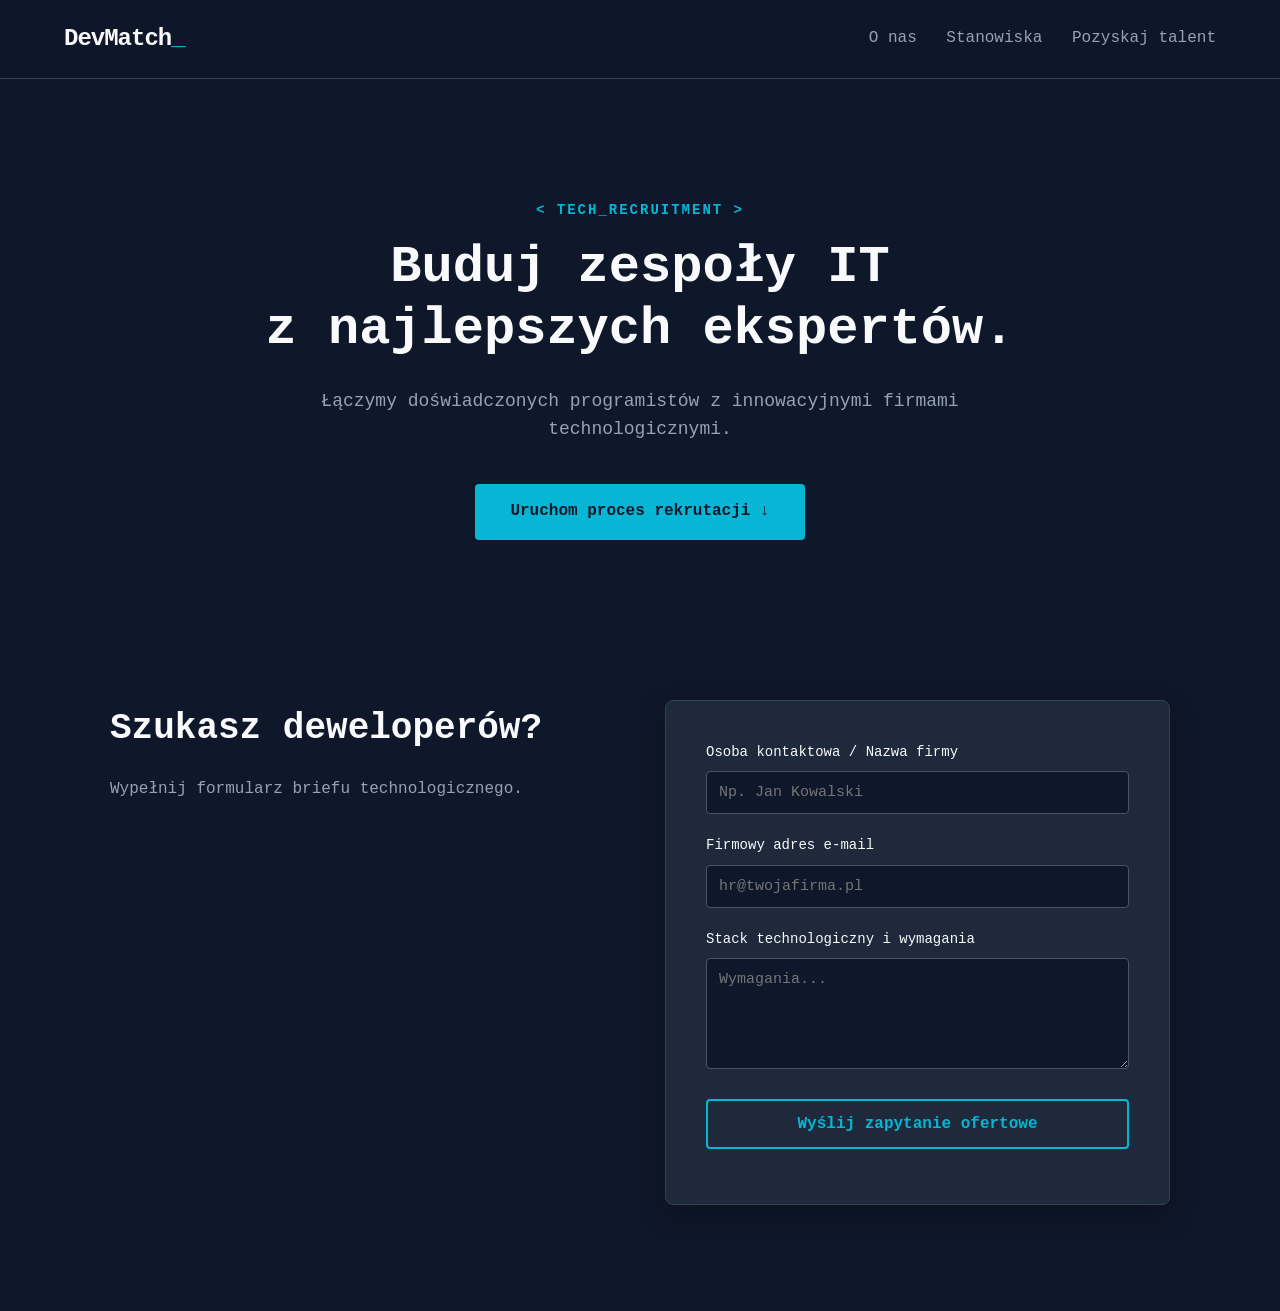
==== commit b5d3164e: "dd" ====
--- a/index.html
+++ b/index.html
@@ -4,7 +4,6 @@
   <meta charset="UTF-8">
   <meta name="viewport" content="width=device-width, initial-scale=1.0">
   <title>DevMatch | Rekrutacja IT & Tech</title>
-  <meta name="description" content="Specjalistyczna agencja rekrutacyjna IT. Znajdujemy topowych programistów, inżynierów i ekspertów tech dla Twojego zespołu.">
   <link rel="stylesheet" href="style.css">
 </head>
 <body>
@@ -13,161 +12,42 @@
     <nav>
       <a href="#o-nas">O nas</a>
       <a href="#specjalizacje">Stanowiska</a>
-      <a href="#proces">Proces</a>
       <a href="#kontakt">Pozyskaj talent</a>
     </nav>
   </header>
 
   <main>
-    <!-- HERO SECTION -->
     <section class="hero" id="o-nas">
       <p class="eyebrow">&lt; TECH_RECRUITMENT &gt;</p>
       <h1>Buduj zespoły IT<br>z najlepszych ekspertów.</h1>
-      <p class="intro">
-        Łączymy doświadczonych programistów (Senior / Medior), inżynierów DevOps i QA z innowacyjnymi firmami technologicznymi. Skutecznie weryfikujemy umiejętności techniczne kandydatów.
-      </p>
+      <p class="intro">Łączymy doświadczonych programistów z innowacyjnymi firmami technologicznymi.</p>
       <a class="button" href="#kontakt">Uruchom proces rekrutacji ↓</a>
     </section>
 
-    <!-- NOWA SEKCJA: OPISY STANOWISK -->
-    <section class="roles-section" id="specjalizacje">
-      <div class="section-header">
-        <p class="eyebrow">// WHAT_WE_DO</p>
-        <h2>Kogo rekrutujemy najczęściej?</h2>
-        <p class="section-desc">Posiadamy stale aktualizowaną bazę zweryfikowanych technicznie kandydatów gotowych do podjęcia projektów od zaraz.</p>
+    <section class="contact" id="kontakt">
+      <div class="contact-info">
+        <h2>Szukasz deweloperów?</h2>
+        <p>Wypełnij formularz briefu technologicznego.</p>
       </div>
 
-      <div class="roles-grid">
-        <!-- Stanowisko 1 -->
-        <div class="role-card">
-          <div class="role-icon">&lt;code&gt;</div>
-          <h3>Backend Developers</h3>
-          <p class="role-text">Inżynierowie odpowiedzialni za stabilną architekturę, bazy danych oraz wysoką wydajność systemów rozproszonych.</p>
-          <ul class="tech-tags">
-            <li>Node.js</li>
-            <li>Python</li>
-            <li>Java</li>
-            <li>Go</li>
-            <li>PostgreSQL</li>
-          </ul>
-          <div class="role-meta">
-            <span>Dostępność: <b>Natychmiastowa</b></span>
-            <span>Średnie b2b: <b>18k - 32k PLN</b></span>
-          </div>
-        </div>
-
-        <!-- Stanowisko 2 -->
-        <div class="role-card">
-          <div class="role-icon">{ visual }</div>
-          <h3>Frontend / Mobile</h3>
-          <p class="role-text">Eksperci od responsywnych interfejsów użytkownika, dbający o perfekcyjny UX, wydajność renderowania i standardy WCAG.</p>
-          <ul class="tech-tags">
-            <li>React</li>
-            <li>TypeScript</li>
-            <li>Vue.js</li>
-            <li>Flutter</li>
-            <li>Next.js</li>
-          </ul>
-          <div class="role-meta">
-            <span>Dostępność: <b>Do 2 tygodni</b></span>
-            <span>Średnie b2b: <b>16k - 28k PLN</b></span>
-          </div>
-        </div>
-
-        <!-- Stanowisko 3 -->
-        <div class="role-card">
-          <div class="role-icon">☁️</div>
-          <h3>DevOps & Cloud</h3>
-          <p class="role-text">Architekci chmurowi automatyzujący procesy wdrożeniowe (CI/CD), dbający o skalowalność oraz pełne bezpieczeństwo infrastruktury.</p>
-          <ul class="tech-tags">
-            <li>AWS</li>
-            <li>Docker</li>
-            <li>Kubernetes</li>
-            <li>Terraform</li>
-            <li>CI/CD</li>
-          </ul>
-          <div class="role-meta">
-            <span>Dostępność: <b>Do 1 miesiąca</b></span>
-            <span>Średnie b2b: <b>22k - 38k PLN</b></span>
-          </div>
-        </div>
-      </div>
-    </section>
-
-    <!-- NOWA SEKCJA: PROCES REKRUTACYJNY -->
-    <section class="process-section" id="proces">
-      <div class="section-header">
-        <p class="eyebrow">// METHODOLOGY</p>
-        <h2>Nasz proces weryfikacji</h2>
-        <p class="section-desc">Nie przesyłamy losowych CV. Każdy kandydat przechodzi przez rygorystyczny proces techniczny.</p>
-      </div>
-
-      <div class="process-timeline">
-        <div class="step">
-          <div class="step-number">01</div>
-          <h4>Brief i Stack</h4>
-          <p>Analizujemy Twoje potrzeby, architekturę projektu oraz kulturę organizacyjną zespołu.</p>
-        </div>
-        <div class="step">
-          <div class="step-number">02</div>
-          <h4>Sourcing & Tech Screen</h4>
-          <p>Przeszukujemy naszą bazę i sieć kontaktów. Rekruterzy IT prowadzą wstępną rozmowę techniczną.</p>
-        </div>
-        <div class="step">
-          <div class="step-number">03</div>
-          <h4>Live Coding / Zadanie</h4>
-          <p>Weryfikujemy czystość kodu kandydatów i ich podejście do rozwiązywania problemów (algorytmy, wzorce).</p>
-        </div>
-        <div class="step">
-          <div class="step-number">04</div>
-          <h4>Match i Gwarancja</h4>
-          <p>Przedstawiamy 2-3 idealnie dopasowanych specjalistów. Zapewniamy 3-miesięczną gwarancję na zatrudnienie.</p>
-        </div>
-      </div>
-    </section>
-
-    <!-- SEKACJA KONTAKTOWA -->
-    <section class="contact" id="kontakt">
-      <div class="contact-info">
-        <p class="eyebrow">// REKRUTACJA_PRO</p>
-        <h2>Szukasz deweloperów?</h2>
-        <p>
-          Wypełnij formularz briefu technologicznego. Opisz stack technologiczny oraz poziom doświadczenia, a nasz techniczny rekruter dostarczy dopasowane profile kandydatów.
-        </p>
-        <div class="info-note">
-          <span class="dot"></span>
-          Średni czas do zatrudnienia: 10 dni roboczych
-        </div>
-      </div>
-
+      <!-- Czysty formularz sterowany przez JavaScript -->
       <form id="contact-form">
         <label for="name">Osoba kontaktowa / Nazwa firmy</label>
-        <input id="name" name="name" type="text"
-          minlength="2" maxlength="80" required
-          autocomplete="name" placeholder="Np. Jan Kowalski / TechSoft Sp. z o.o.">
+        <input id="name" name="name" type="text" required placeholder="Np. Jan Kowalski">
 
         <label for="email">Firmowy adres e-mail</label>
-        <input id="email" name="email" type="email"
-          maxlength="254" required autocomplete="email"
-          placeholder="hr@twojafirma.pl">
+        <input id="email" name="email" type="email" required placeholder="hr@twojafirma.pl">
 
         <label for="message">Stack technologiczny i wymagania</label>
-        <textarea id="message" name="message"
-          minlength="5" maxlength="3000" required
-          rows="5" placeholder="Np. Poszukujemy Senior React Developera, wymagana znajomość TypeScript, Node.js oraz min. 5 lat doświadczenia. Praca zdalna..."></textarea>
+        <textarea id="message" name="message" required rows="5" placeholder="Wymagania..."></textarea>
 
-        <button id="send-button" type="submit">
-          Wyślij zapytanie ofertowe
-        </button>
-        <p id="status" role="status" aria-live="polite"></p>
+        <button id="send-button" type="submit">Wyślij zapytanie ofertowe</button>
+        <!-- Tutaj pod przyciskiem pojawi się komunikat o statusie wysyłki -->
+        <p id="status-message" style="margin-top: 15px; font-weight: bold;"></p>
       </form>
     </section>
   </main>
 
-  <footer>
-    <p>DevMatch · Agencja Rekrutacji IT</p>
-    <p>HTML · CSS · JavaScript · Node.js</p>
-  </footer>
-  <script src="script.js" defer></script>
+  <script src="script.js"></script>
 </body>
 </html>
--- a/style.css
+++ b/style.css
@@ -1,484 +1,376 @@
-/* RESET I KONFIGURACJA PODSTAWOWA */
+/* --- RESET I KONFIGURACJA ZMIENNYCH --- */
 * {
   margin: 0;
   padding: 0;
   box-sizing: border-box;
+  font-family: 'Consolas', 'Fira Code', monospace, sans-serif;
+  scroll-behavior: smooth;
 }
 
 :root {
-  --bg-dark: #0a0e17;
-  --bg-card: #121824;
-  --accent-neon: #00ffcc;
-  --text-main: #f3f4f6;
-  --text-muted: #9ca3af;
-  --transition: all 0.3s cubic-bezier(0.4, 0, 0.2, 1);
-}
-
-html {
-  scroll-behavior: smooth;
-  font-family: -apple-system, BlinkMacSystemFont, "Segoe UI", Roboto, sans-serif;
+  --bg-dark: #0f172a;       /* Ciemne tło w stylu edytora kodu */
+  --bg-card: #1e293b;       /* Kolor paneli/kart */
+  --accent-cyan: #06b6d4;   /* Neonowy cyjan do akcentów */
+  --accent-green: #10b981;  /* Neonowa zieleń (sukces/status) */
+  --text-main: #f8fafc;     /* Jasny czytelny tekst */
+  --text-muted: #94a3b8;    /* Przygaszony tekst opisu */
+}
+
+body {
   background-color: var(--bg-dark);
   color: var(--text-main);
-}
-
-/* PASEK NAWIGACJI (TOPBAR) */
+  line-height: 1.6;
+}
+
+/* --- NAWIGACJA (TOPBAR) --- */
 .topbar {
+  background-color: rgba(15, 23, 42, 0.95);
+  border-bottom: 1px solid #334155;
   display: flex;
   justify-content: space-between;
   align-items: center;
-  padding: 20px 6%;
+  padding: 20px 5%;
   position: sticky;
   top: 0;
-  z-index: 1000;
-  background: rgba(10, 14, 23, 0.85);
-  backdrop-filter: blur(12px);
-  border-bottom: 1px solid rgba(255, 255, 255, 0.05);
+  z-index: 100;
+  backdrop-filter: blur(5px);
 }
 
 .logo {
   font-size: 24px;
-  font-weight: 800;
+  font-weight: bold;
   color: var(--text-main);
   text-decoration: none;
-  letter-spacing: -0.5px;
+  letter-spacing: -1px;
 }
 
 .logo span {
-  color: var(--accent-neon);
-}
-
-nav a {
+  color: var(--accent-cyan);
+  animation: blink 1s infinite;
+}
+
+.topbar nav a {
   color: var(--text-muted);
   text-decoration: none;
-  margin-left: 25px;
-  font-size: 14px;
+  margin-left: 20px;
   font-weight: 500;
-  transition: var(--transition);
-}
-
-nav a:hover {
-  color: var(--accent-neon);
-}
-
-.nav-cta {
-  color: var(--bg-dark) !important;
-  background: var(--accent-neon);
-  padding: 8px 18px;
-  border-radius: 6px;
-  font-weight: 600;
-}
-
-.nav-cta:hover {
-  background: #00d6ad;
-  transform: translateY(-1px);
-}
-
-/* HERO SECTION */
+  transition: color 0.3s;
+}
+
+.topbar nav a:hover {
+  color: var(--accent-cyan);
+}
+
+/* --- HERO SECTION --- */
 .hero {
-  min-height: 75vh;
-  display: flex;
-  align-items: center;
-  padding: 60px 6%;
-  background: radial-gradient(circle at 85% 30%, rgba(0, 255, 204, 0.07) 0%, transparent 60%);
-}
-
-.hero-content {
-  max-width: 750px;
+  max-width: 1000px;
+  margin: 0 auto;
+  padding: 120px 20px 80px 20px;
+  text-align: center;
 }
 
 .eyebrow {
-  color: var(--accent-neon);
-  font-family: monospace;
-  font-weight: 700;
+  color: var(--accent-cyan);
+  font-weight: bold;
+  font-size: 14px;
   letter-spacing: 2px;
   margin-bottom: 15px;
+}
+
+.hero h1 {
+  font-size: 52px;
+  line-height: 1.2;
+  margin-bottom: 25px;
+  font-weight: 800;
+}
+
+.hero .intro {
+  font-size: 18px;
+  color: var(--text-muted);
+  max-width: 700px;
+  margin: 0 auto 40px auto;
+}
+
+.button {
+  display: inline-block;
+  background-color: var(--accent-cyan);
+  color: var(--bg-dark);
+  padding: 15px 35px;
+  text-decoration: none;
+  font-weight: bold;
+  border-radius: 4px;
+  transition: transform 0.2s, background-color 0.3s;
+}
+
+.button:hover {
+  background-color: #22d3ee;
+  transform: translateY(-2px);
+}
+
+/* --- WSPÓLNE ELEMENTY NAGŁÓWKÓW SEKCJI --- */
+.section-header {
+  text-align: center;
+  max-width: 700px;
+  margin: 0 auto 50px auto;
+}
+
+.section-header h2 {
+  font-size: 36px;
+  margin-top: 10px;
+  margin-bottom: 15px;
+}
+
+.section-desc {
+  color: var(--text-muted);
+}
+
+/* --- NOWA SEKCJA: OPISY STANOWISK (ROLES) --- */
+.roles-section {
+  max-width: 1200px;
+  margin: 0 auto;
+  padding: 80px 20px;
+}
+
+.roles-grid {
+  display: grid;
+  grid-template-columns: repeat(auto-fit, minmax(320px, 1fr));
+  gap: 30px;
+}
+
+.role-card {
+  background-color: var(--bg-card);
+  border: 1px solid #334155;
+  border-radius: 8px;
+  padding: 30px;
+  transition: transform 0.3s, border-color 0.3s;
+  display: flex;
+  flex-direction: column;
+}
+
+.role-card:hover {
+  transform: translateY(-5px);
+  border-color: var(--accent-cyan);
+}
+
+.role-icon {
+  font-size: 28px;
+  color: var(--accent-cyan);
+  margin-bottom: 15px;
+  font-weight: bold;
+}
+
+.role-card h3 {
+  font-size: 22px;
+  margin-bottom: 15px;
+}
+
+.role-text {
+  color: var(--text-muted);
+  font-size: 15px;
+  margin-bottom: 20px;
+  flex-grow: 1;
+}
+
+.tech-tags {
+  display: flex;
+  flex-wrap: wrap;
+  gap: 8px;
+  list-style: none;
+  margin-bottom: 25px;
+}
+
+.tech-tags li {
+  background-color: rgba(6, 182, 212, 0.1);
+  color: var(--accent-cyan);
+  padding: 4px 10px;
+  font-size: 12px;
+  border-radius: 4px;
+  border: 1px solid rgba(6, 182, 212, 0.2);
+}
+
+.role-meta {
+  border-top: 1px solid #334155;
+  padding-top: 15px;
   font-size: 13px;
-}
-
-h1 {
-  font-size: 56px;
-  line-height: 1.1;
-  font-weight: 900;
-  margin-bottom: 25px;
-  letter-spacing: -1px;
-}
-
-.intro {
+  display: flex;
+  flex-direction: column;
+  gap: 5px;
+  color: var(--text-muted);
+}
+
+.role-meta b {
+  color: var(--text-main);
+}
+
+/* --- NOWA SEKCJA: PROCES (TIMELINE) --- */
+.process-section {
+  max-width: 1200px;
+  margin: 0 auto;
+  padding: 80px 20px;
+  background: linear-gradient(180deg, var(--bg-dark) 0%, rgba(30, 41, 59, 0.4) 50%, var(--bg-dark) 100%);
+}
+
+.process-timeline {
+  display: grid;
+  grid-template-columns: repeat(auto-fit, minmax(220px, 1fr));
+  gap: 25px;
+}
+
+.step {
+  background-color: rgba(30, 41, 59, 0.6);
+  border-left: 3px solid var(--accent-cyan);
+  padding: 25px;
+  border-radius: 0 8px 8px 0;
+}
+
+.step-number {
+  font-size: 32px;
+  font-weight: 800;
+  color: rgba(6, 182, 212, 0.3);
+  margin-bottom: 10px;
+}
+
+.step h4 {
   font-size: 18px;
-  color: var(--text-muted);
-  line-height: 1.6;
-  margin-bottom: 35px;
-}
-
-.hero-buttons {
-  display: flex;
-  gap: 15px;
-}
-
-.button {
-  padding: 14px 28px;
-  font-weight: 600;
-  text-decoration: none;
-  border-radius: 8px;
-  transition: var(--transition);
-  font-size: 15px;
-}
-
-.button.primary {
-  background: var(--accent-neon);
-  color: var(--bg-dark);
-}
-
-.button.primary:hover {
-  background: #00d6ad;
-  transform: translateY(-2px);
-  box-shadow: 0 5px 15px rgba(0, 255, 204, 0.2);
-}
-
-.button.secondary {
-  border: 1px solid rgba(255, 255, 255, 0.1);
-  color: var(--text-main);
-}
-
-.button.secondary:hover {
-  background: rgba(255, 255, 255, 0.04);
-}
-
-/* SEKCJA O NAS (SZCZEGÓŁOWA) */
-.about-detailed {
-  padding: 80px 6%;
-  background: rgba(255, 255, 255, 0.01);
-  border-top: 1px solid rgba(255, 255, 255, 0.03);
-}
-
-.about-content {
+  margin-bottom: 10px;
+}
+
+.step p {
+  color: var(--text-muted);
+  font-size: 14px;
+}
+
+/* --- SEKCJA KONTAKTU --- */
+.contact {
+  max-width: 1100px;
+  margin: 80px auto 100px auto;
+  padding: 0 20px;
   display: grid;
   grid-template-columns: 1fr 1fr;
   gap: 50px;
-  margin-top: 30px;
-  align-items: center;
-}
-
-.about-text p {
-  color: var(--text-muted);
-  font-size: 16px;
-  line-height: 1.7;
+  align-items: start;
+}
+
+.contact-info h2 {
+  font-size: 36px;
   margin-bottom: 20px;
 }
 
-.about-text p strong {
-  color: var(--text-main);
-}
-
-/* STATYSTYKI */
-.stats-grid {
-  display: grid;
-  grid-template-columns: 1fr;
-  gap: 20px;
-}
-
-.stat-card {
-  background: var(--bg-card);
-  padding: 25px 30px;
-  border-radius: 10px;
-  border-left: 3px solid var(--accent-neon);
-}
-
-.stat-card h2 {
-  font-size: 36px;
-  color: var(--text-main);
-  margin-bottom: 5px;
-  font-weight: 800;
-}
-
-.stat-card p {
-  color: var(--text-muted);
-  font-size: 14px;
-}
-
-/* SEKCJE OGÓLNE: NAGŁÓWKI */
-.features-section, .roles-section, .process-section {
-  padding: 90px 6%;
-  border-top: 1px solid rgba(255, 255, 255, 0.03);
-}
-
-.section-header {
-  max-width: 700px;
-  margin-bottom: 55px;
-}
-
-.section-header h2 {
-  font-size: 36px;
-  font-weight: 800;
-  margin-top: 10px;
-  letter-spacing: -0.5px;
-}
-
-.section-desc {
-  color: var(--text-muted);
-  margin-top: 12px;
-  font-size: 16px;
-  line-height: 1.5;
-}
-
-/* SIATKA BENEFITÓW */
-.features-grid {
-  display: grid;
-  grid-template-columns: repeat(auto-fit, minmax(280px, 1fr));
-  gap: 30px;
-}
-
-.feature-item {
-  background: var(--bg-card);
-  padding: 35px;
-  border-radius: 12px;
-  border: 1px solid rgba(255, 255, 255, 0.02);
-}
-
-.feature-icon {
-  font-size: 32px;
-  display: block;
-  margin-bottom: 20px;
-}
-
-.feature-item h3 {
-  margin-bottom: 12px;
-  font-size: 20px;
-  font-weight: 700;
-}
-
-.feature-item p {
-  color: var(--text-muted);
-  line-height: 1.6;
-  font-size: 14px;
-}
-
-/* SIATKA STANOWISK IT (ROLES GRID) */
-.roles-grid {
-  display: grid;
-  grid-template-columns: repeat(auto-fit, minmax(310px, 1fr));
-  gap: 30px;
-}
-
-.role-card {
-  background: var(--bg-card);
-  padding: 35px;
-  border-radius: 12px;
-  border: 1px solid rgba(255, 255, 255, 0.02);
-  display: flex;
-  flex-direction: column;
-  transition: var(--transition);
-}
-
-.role-card:hover {
-  transform: translateY(-4px);
-  border-color: rgba(0, 255, 204, 0.25);
-  box-shadow: 0 10px 30px rgba(0, 255, 204, 0.04);
-}
-
-.role-icon {
-  font-family: monospace;
-  color: var(--accent-neon);
-  font-size: 14px;
-  font-weight: bold;
-  margin-bottom: 15px;
-}
-
-.role-card h3 {
-  font-size: 22px;
-  margin-bottom: 12px;
-  font-weight: 700;
-}
-
-.role-text {
-  color: var(--text-muted);
-  font-size: 14px;
-  line-height: 1.6;
-  margin-bottom: 20px;
-  flex-grow: 1;
-}
-
-.tech-tags {
-  list-style: none;
-  display: flex;
-  flex-wrap: wrap;
-  gap: 8px;
-}
-
-.tech-tags li {
-  background: rgba(255, 255, 255, 0.04);
-  padding: 5px 12px;
-  border-radius: 4px;
-  font-size: 12px;
-  font-weight: 500;
-  color: var(--text-main);
-  border: 1px solid rgba(255, 255, 255, 0.02);
-}
-
-/* OŚ CZASU PROCESU (TIMELINE) */
-.process-timeline {
-  display: grid;
-  grid-template-columns: repeat(auto-fit, minmax(220px, 1fr));
-  gap: 30px;
-}
-
-.step {
-  background: rgba(255, 255, 255, 0.01);
-  padding: 30px;
-  border-left: 2px solid var(--accent-neon);
-  border-radius: 0 8px 8px 0;
-}
-
-.step-number {
-  font-size: 13px;
-  font-family: monospace;
-  color: var(--accent-neon);
-  font-weight: bold;
-  margin-bottom: 12px;
-}
-
-.step h4 {
-  font-size: 18px;
-  margin-bottom: 10px;
-  font-weight: 700;
-}
-
-.step p {
-  color: var(--text-muted);
-  font-size: 14px;
-  line-height: 1.5;
-}
-
-/* SEKCJA KONTAKTOWA I FORMULARZ */
-.contact {
-  padding: 90px 6%;
-  background: rgba(255, 255, 255, 0.01);
-  display: grid;
-  grid-template-columns: 1fr 1fr;
-  gap: 60px;
-  border-top: 1px solid rgba(255, 255, 255, 0.03);
-  align-items: center;
-}
-
-.contact-info h2 {
-  font-size: 40px;
-  margin-bottom: 20px;
-  font-weight: 800;
-  letter-spacing: -0.5px;
-}
-
 .contact-info p {
   color: var(--text-muted);
-  line-height: 1.6;
   margin-bottom: 30px;
-  font-size: 16px;
 }
 
 .info-note {
   display: inline-flex;
   align-items: center;
-  background: rgba(0, 255, 204, 0.08);
-  color: var(--accent-neon);
+  background-color: rgba(16, 185, 129, 0.1);
+  color: var(--accent-green);
   padding: 10px 20px;
   border-radius: 20px;
-  font-size: 14px;
-  font-weight: 600;
+  border: 1px solid rgba(16, 185, 129, 0.2);
+  font-size: 14px;
 }
 
 .dot {
   width: 8px;
   height: 8px;
-  background: var(--accent-neon);
+  background-color: var(--accent-green);
   border-radius: 50%;
-  margin-right: 12px;
-}
-
-form {
-  background: var(--bg-card);
+  margin-right: 10px;
+  display: inline-block;
+}
+
+/* --- FORMULARZ --- */
+#contact-form {
+  background-color: var(--bg-card);
   padding: 40px;
-  border-radius: 12px;
-  border: 1px solid rgba(255, 255, 255, 0.02);
-}
-
-form label {
+  border-radius: 8px;
+  border: 1px solid #334155;
+  box-shadow: 0 10px 30px rgba(0,0,0,0.3);
+}
+
+#contact-form label {
   display: block;
   margin-bottom: 8px;
-  font-size: 13px;
-  font-weight: 600;
-  color: var(--text-main);
-}
-
-form input, form textarea {
+  color: var(--text-main);
+  font-size: 14px;
+}
+
+#contact-form input, 
+#contact-form textarea {
   width: 100%;
-  padding: 13px 16px;
-  background: #171e2c;
-  border: 1px solid rgba(255, 255, 255, 0.08);
-  border-radius: 6px;
-  color: white;
-  margin-bottom: 22px;
-  font-family: inherit;
-  font-size: 14px;
-  transition: var(--transition);
-}
-
-form input:focus, form textarea:focus {
+  padding: 12px;
+  background-color: var(--bg-dark);
+  border: 1px solid #475569;
+  border-radius: 4px;
+  color: var(--text-main);
+  font-size: 15px;
+  margin-bottom: 20px;
+}
+
+#contact-form input:focus, 
+#contact-form textarea:focus {
   outline: none;
-  border-color: var(--accent-neon);
-  box-shadow: 0 0 10px rgba(0, 255, 204, 0.1);
-}
-
-form button {
+  border-color: var(--accent-cyan);
+}
+
+#send-button {
   width: 100%;
+  background-color: transparent;
+  color: var(--accent-cyan);
+  border: 2px solid var(--accent-cyan);
   padding: 14px;
-  background: var(--accent-neon);
+  font-size: 16px;
+  font-weight: bold;
+  border-radius: 4px;
+  cursor: pointer;
+  transition: all 0.3s;
+}
+
+#send-button:hover {
+  background-color: var(--accent-cyan);
   color: var(--bg-dark);
-  border: none;
-  border-radius: 6px;
-  font-size: 15px;
-  font-weight: 700;
-  cursor: pointer;
-  transition: var(--transition);
-}
-
-form button:hover {
-  background: #00d6ad;
-}
-
-/* STOPKA */
+}
+
+#status {
+  margin-top: 15px;
+  text-align: center;
+  font-size: 14px;
+}
+
+/* --- STOPKA --- */
 footer {
-  padding: 40px 6%;
+  border-top: 1px solid #334155;
+  padding: 40px 20px;
   text-align: center;
-  border-top: 1px solid rgba(255, 255, 255, 0.03);
-  color: var(--text-muted);
-  font-size: 13px;
-}
-
-footer p {
-  margin-bottom: 6px;
-}
-
-/* RESPONSYWNOŚĆ (MEDIA QUERIES) */
-@media (max-width: 992px) {
-  .about-content, .contact {
+  color: var(--text-muted);
+  font-size: 14px;
+}
+
+footer p + p {
+  margin-top: 10px;
+  color: var(--accent-cyan);
+}
+
+/* --- ANIMACJE I RESPONSYWNOŚĆ --- */
+@keyframes blink {
+  50% { opacity: 0; }
+}
+
+@media (max-width: 900px) {
+  .contact {
     grid-template-columns: 1fr;
     gap: 40px;
   }
-}
-
-@media (max-width: 768px) {
+  .hero h1 {
+    font-size: 38px;
+  }
   .topbar {
     flex-direction: column;
     gap: 15px;
-    padding: 15px;
   }
-  nav a {
-    margin: 0 10px;
-    font-size: 13px;
+  .process-timeline {
+    grid-template-columns: 1fr;
   }
-  h1 {
-    font-size: 38px;
-  }
-  .hero-buttons {
-    flex-direction: column;
-  }
-}+}
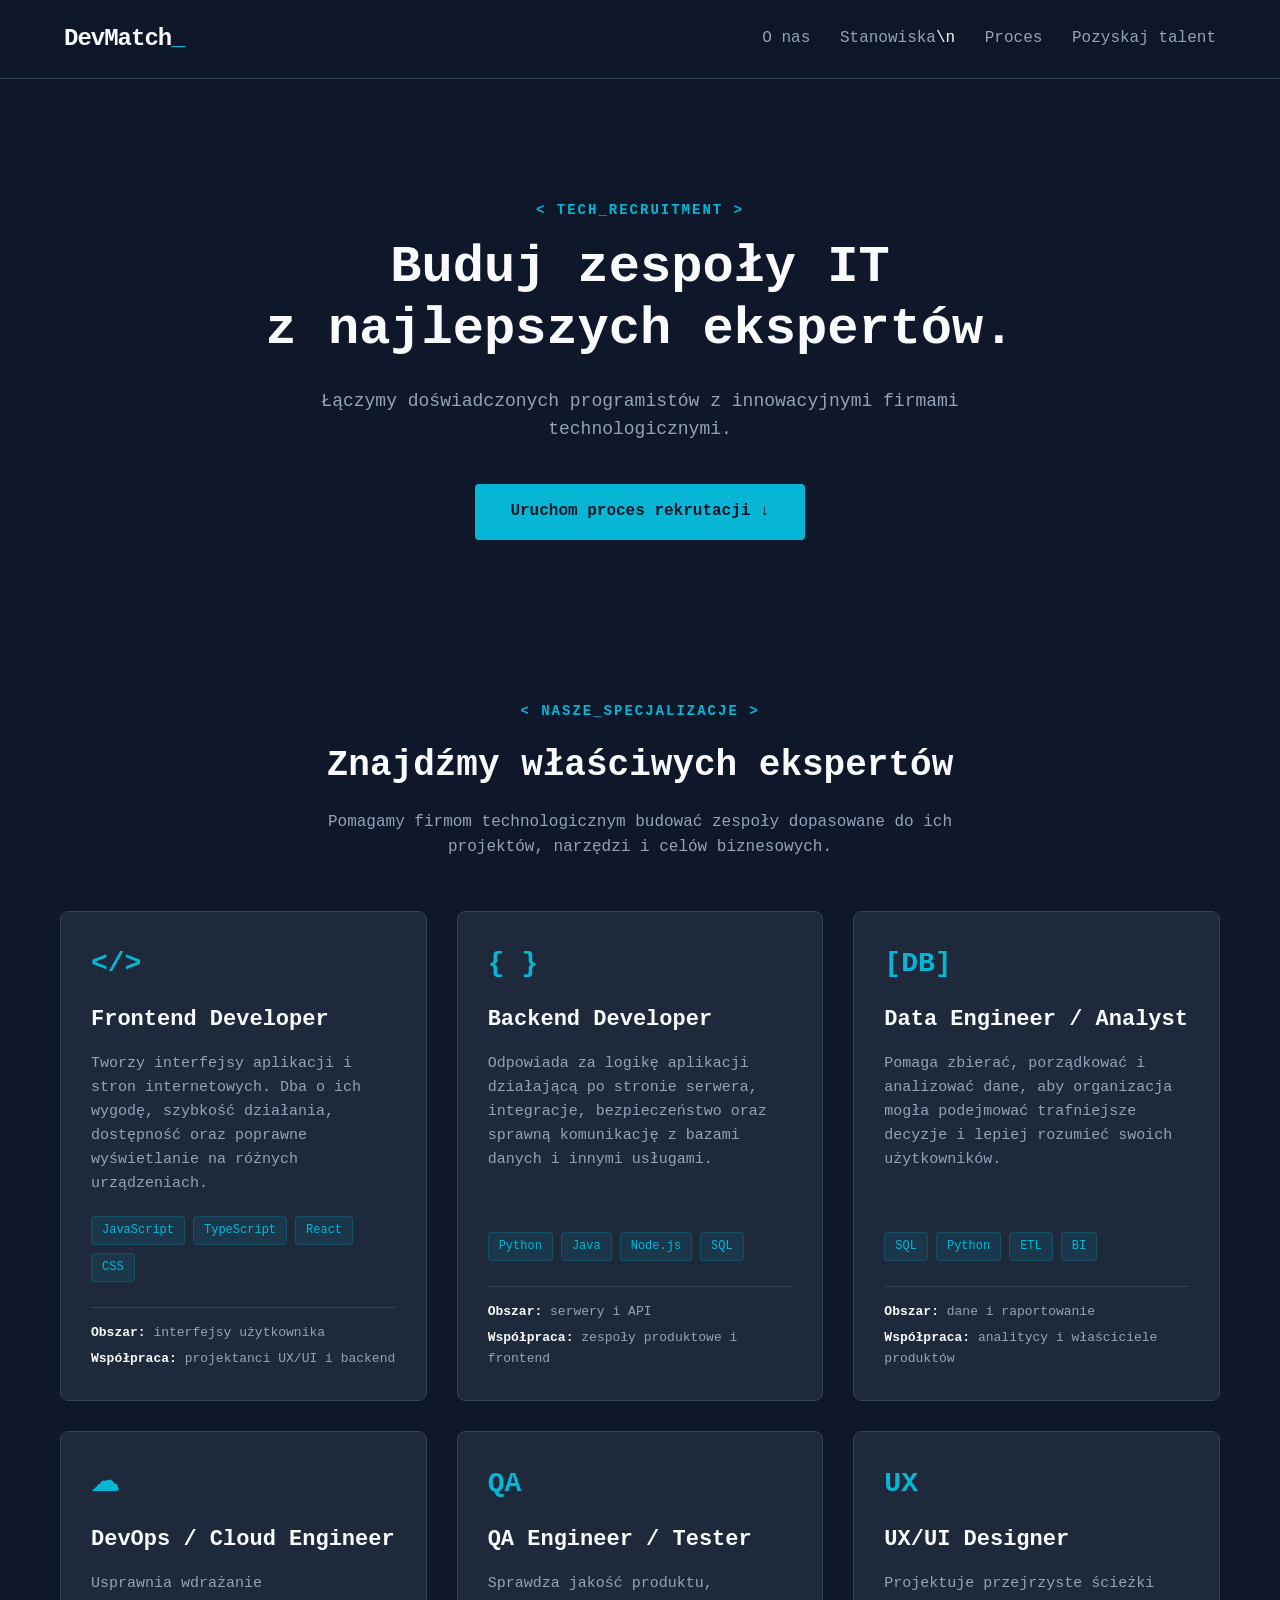
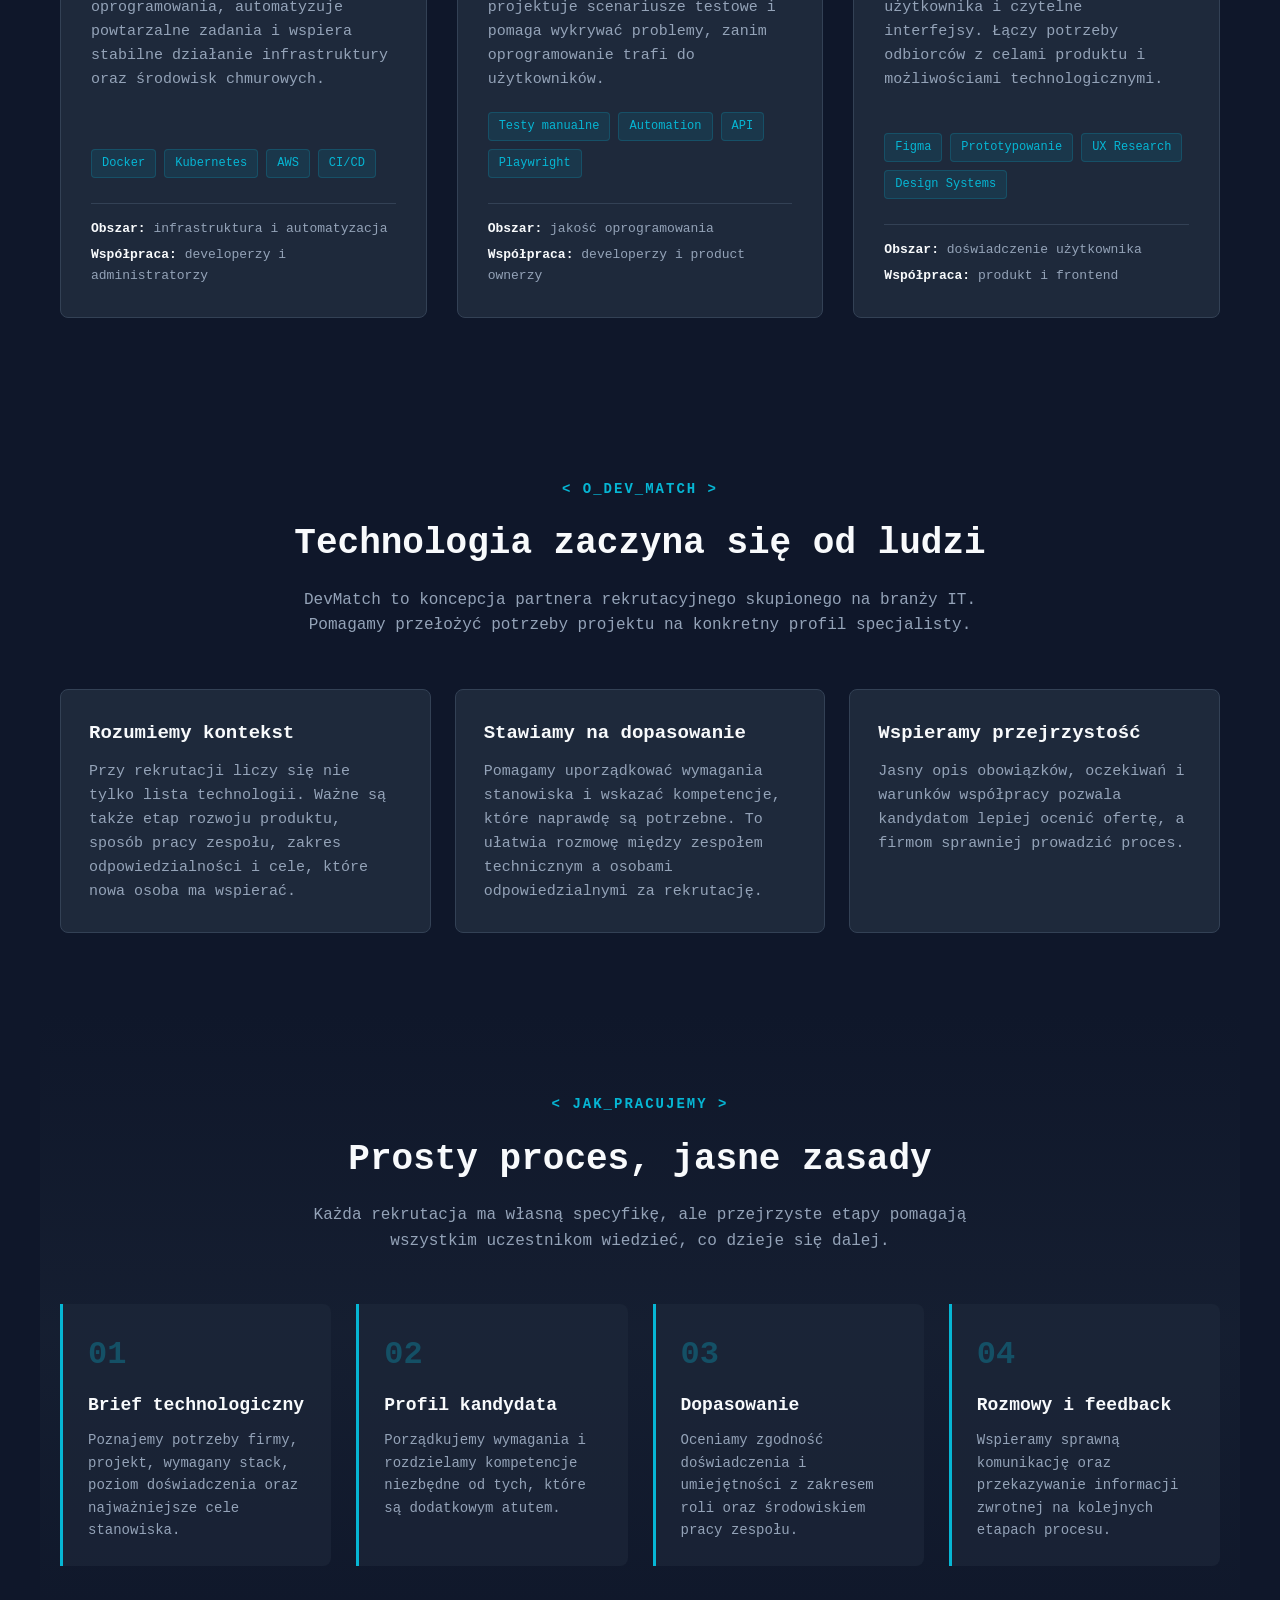
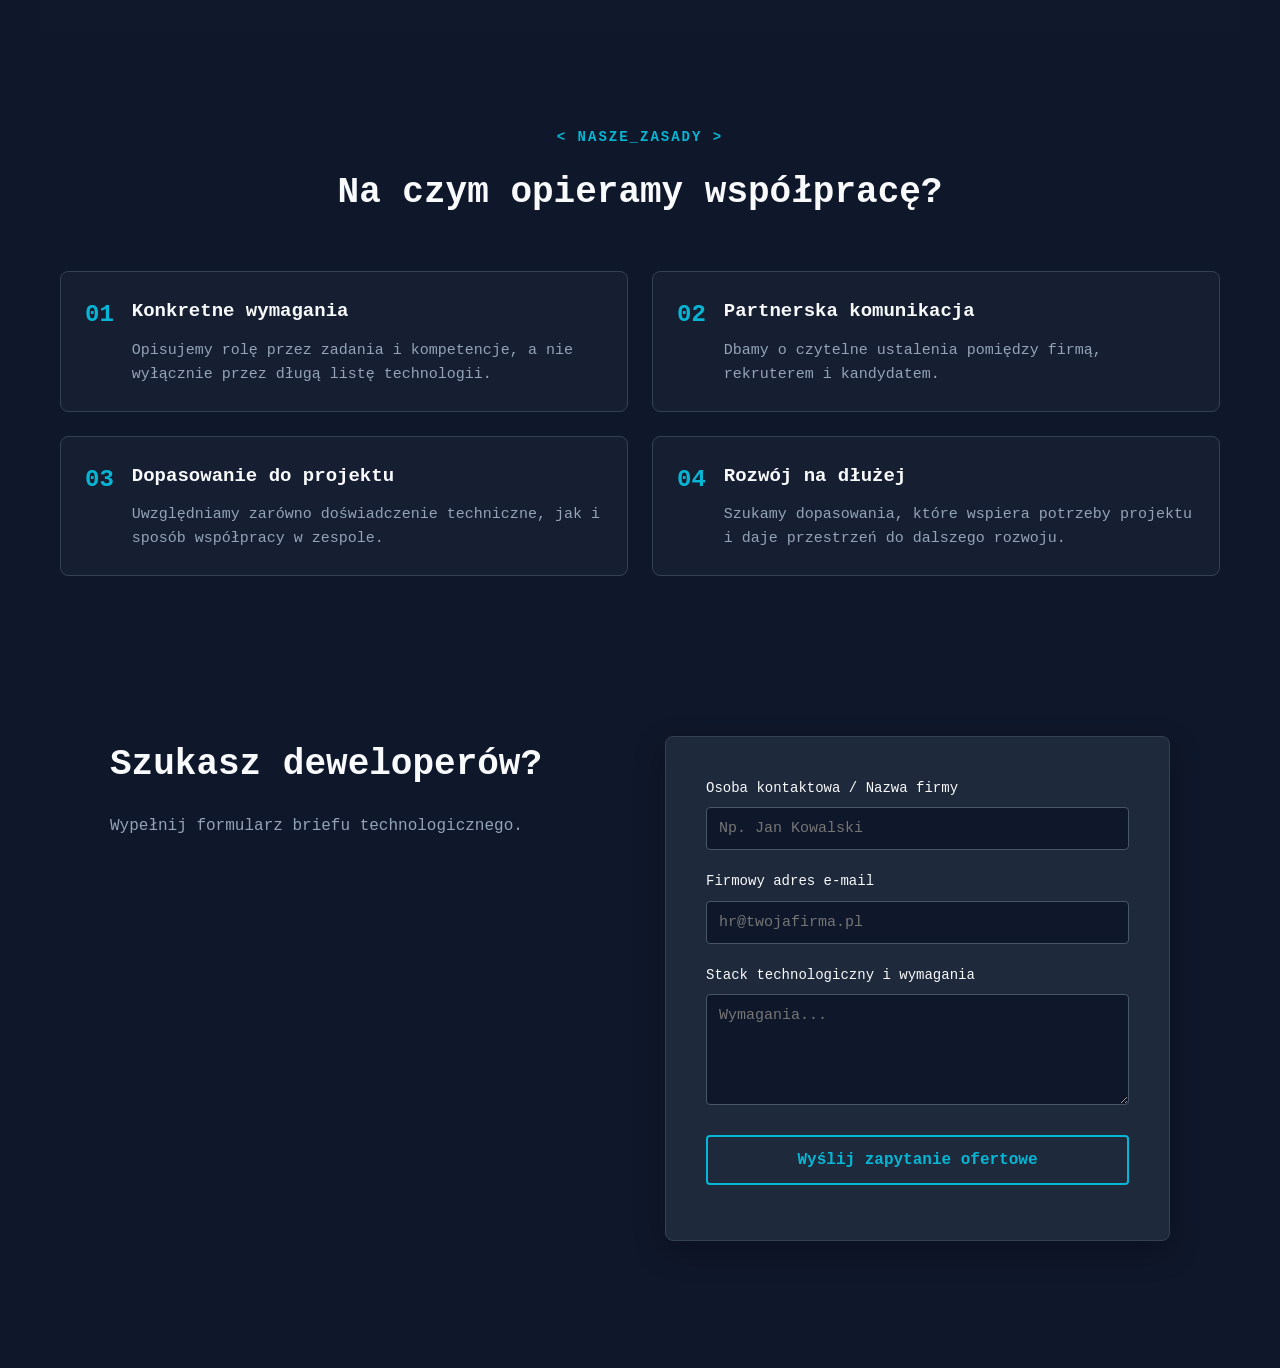
==== commit 4debfbf3: "dd" ====
--- a/index.html
+++ b/index.html
@@ -11,7 +11,7 @@
     <a class="logo" href="/">DevMatch<span>_</span></a>
     <nav>
       <a href="#o-nas">O nas</a>
-      <a href="#specjalizacje">Stanowiska</a>
+      <a href="#specjalizacje">Stanowiska</a>\n      <a href="#proces">Proces</a>
       <a href="#kontakt">Pozyskaj talent</a>
     </nav>
   </header>
@@ -22,6 +22,107 @@
       <h1>Buduj zespoły IT<br>z najlepszych ekspertów.</h1>
       <p class="intro">Łączymy doświadczonych programistów z innowacyjnymi firmami technologicznymi.</p>
       <a class="button" href="#kontakt">Uruchom proces rekrutacji ↓</a>
+    </section>
+
+    <section class="roles-section" id="specjalizacje">
+      <div class="section-header">
+        <p class="eyebrow">&lt; NASZE_SPECJALIZACJE &gt;</p>
+        <h2>Znajdźmy właściwych ekspertów</h2>
+        <p class="section-desc">Pomagamy firmom technologicznym budować zespoły dopasowane do ich projektów, narzędzi i celów biznesowych.</p>
+      </div>
+      <div class="roles-grid">
+        <article class="role-card">
+          <div class="role-icon">&lt;/&gt;</div>
+          <h3>Frontend Developer</h3>
+          <p class="role-text">Tworzy interfejsy aplikacji i stron internetowych. Dba o ich wygodę, szybkość działania, dostępność oraz poprawne wyświetlanie na różnych urządzeniach.</p>
+          <ul class="tech-tags"><li>JavaScript</li><li>TypeScript</li><li>React</li><li>CSS</li></ul>
+          <div class="role-meta"><span><b>Obszar:</b> interfejsy użytkownika</span><span><b>Współpraca:</b> projektanci UX/UI i backend</span></div>
+        </article>
+        <article class="role-card">
+          <div class="role-icon">{ }</div>
+          <h3>Backend Developer</h3>
+          <p class="role-text">Odpowiada za logikę aplikacji działającą po stronie serwera, integracje, bezpieczeństwo oraz sprawną komunikację z bazami danych i innymi usługami.</p>
+          <ul class="tech-tags"><li>Python</li><li>Java</li><li>Node.js</li><li>SQL</li></ul>
+          <div class="role-meta"><span><b>Obszar:</b> serwery i API</span><span><b>Współpraca:</b> zespoły produktowe i frontend</span></div>
+        </article>
+        <article class="role-card">
+          <div class="role-icon">[DB]</div>
+          <h3>Data Engineer / Analyst</h3>
+          <p class="role-text">Pomaga zbierać, porządkować i analizować dane, aby organizacja mogła podejmować trafniejsze decyzje i lepiej rozumieć swoich użytkowników.</p>
+          <ul class="tech-tags"><li>SQL</li><li>Python</li><li>ETL</li><li>BI</li></ul>
+          <div class="role-meta"><span><b>Obszar:</b> dane i raportowanie</span><span><b>Współpraca:</b> analitycy i właściciele produktów</span></div>
+        </article>
+        <article class="role-card">
+          <div class="role-icon">☁</div>
+          <h3>DevOps / Cloud Engineer</h3>
+          <p class="role-text">Usprawnia wdrażanie oprogramowania, automatyzuje powtarzalne zadania i wspiera stabilne działanie infrastruktury oraz środowisk chmurowych.</p>
+          <ul class="tech-tags"><li>Docker</li><li>Kubernetes</li><li>AWS</li><li>CI/CD</li></ul>
+          <div class="role-meta"><span><b>Obszar:</b> infrastruktura i automatyzacja</span><span><b>Współpraca:</b> developerzy i administratorzy</span></div>
+        </article>
+        <article class="role-card">
+          <div class="role-icon">QA</div>
+          <h3>QA Engineer / Tester</h3>
+          <p class="role-text">Sprawdza jakość produktu, projektuje scenariusze testowe i pomaga wykrywać problemy, zanim oprogramowanie trafi do użytkowników.</p>
+          <ul class="tech-tags"><li>Testy manualne</li><li>Automation</li><li>API</li><li>Playwright</li></ul>
+          <div class="role-meta"><span><b>Obszar:</b> jakość oprogramowania</span><span><b>Współpraca:</b> developerzy i product ownerzy</span></div>
+        </article>
+        <article class="role-card">
+          <div class="role-icon">UX</div>
+          <h3>UX/UI Designer</h3>
+          <p class="role-text">Projektuje przejrzyste ścieżki użytkownika i czytelne interfejsy. Łączy potrzeby odbiorców z celami produktu i możliwościami technologicznymi.</p>
+          <ul class="tech-tags"><li>Figma</li><li>Prototypowanie</li><li>UX Research</li><li>Design Systems</li></ul>
+          <div class="role-meta"><span><b>Obszar:</b> doświadczenie użytkownika</span><span><b>Współpraca:</b> produkt i frontend</span></div>
+        </article>
+      </div>
+    </section>
+
+    <section class="about-company">
+      <div class="section-header">
+        <p class="eyebrow">&lt; O_DEV_MATCH &gt;</p>
+        <h2>Technologia zaczyna się od ludzi</h2>
+        <p class="section-desc">DevMatch to koncepcja partnera rekrutacyjnego skupionego na branży IT. Pomagamy przełożyć potrzeby projektu na konkretny profil specjalisty.</p>
+      </div>
+      <div class="about-grid">
+        <article class="about-panel">
+          <h3>Rozumiemy kontekst</h3>
+          <p>Przy rekrutacji liczy się nie tylko lista technologii. Ważne są także etap rozwoju produktu, sposób pracy zespołu, zakres odpowiedzialności i cele, które nowa osoba ma wspierać.</p>
+        </article>
+        <article class="about-panel">
+          <h3>Stawiamy na dopasowanie</h3>
+          <p>Pomagamy uporządkować wymagania stanowiska i wskazać kompetencje, które naprawdę są potrzebne. To ułatwia rozmowę między zespołem technicznym a osobami odpowiedzialnymi za rekrutację.</p>
+        </article>
+        <article class="about-panel">
+          <h3>Wspieramy przejrzystość</h3>
+          <p>Jasny opis obowiązków, oczekiwań i warunków współpracy pozwala kandydatom lepiej ocenić ofertę, a firmom sprawniej prowadzić proces.</p>
+        </article>
+      </div>
+    </section>
+
+    <section class="process-section" id="proces">
+      <div class="section-header">
+        <p class="eyebrow">&lt; JAK_PRACUJEMY &gt;</p>
+        <h2>Prosty proces, jasne zasady</h2>
+        <p class="section-desc">Każda rekrutacja ma własną specyfikę, ale przejrzyste etapy pomagają wszystkim uczestnikom wiedzieć, co dzieje się dalej.</p>
+      </div>
+      <div class="process-timeline">
+        <article class="step"><div class="step-number">01</div><h4>Brief technologiczny</h4><p>Poznajemy potrzeby firmy, projekt, wymagany stack, poziom doświadczenia oraz najważniejsze cele stanowiska.</p></article>
+        <article class="step"><div class="step-number">02</div><h4>Profil kandydata</h4><p>Porządkujemy wymagania i rozdzielamy kompetencje niezbędne od tych, które są dodatkowym atutem.</p></article>
+        <article class="step"><div class="step-number">03</div><h4>Dopasowanie</h4><p>Oceniamy zgodność doświadczenia i umiejętności z zakresem roli oraz środowiskiem pracy zespołu.</p></article>
+        <article class="step"><div class="step-number">04</div><h4>Rozmowy i feedback</h4><p>Wspieramy sprawną komunikację oraz przekazywanie informacji zwrotnej na kolejnych etapach procesu.</p></article>
+      </div>
+    </section>
+
+    <section class="values-section">
+      <div class="section-header">
+        <p class="eyebrow">&lt; NASZE_ZASADY &gt;</p>
+        <h2>Na czym opieramy współpracę?</h2>
+      </div>
+      <div class="values-grid">
+        <div class="value-item"><span>01</span><div><h3>Konkretne wymagania</h3><p>Opisujemy rolę przez zadania i kompetencje, a nie wyłącznie przez długą listę technologii.</p></div></div>
+        <div class="value-item"><span>02</span><div><h3>Partnerska komunikacja</h3><p>Dbamy o czytelne ustalenia pomiędzy firmą, rekruterem i kandydatem.</p></div></div>
+        <div class="value-item"><span>03</span><div><h3>Dopasowanie do projektu</h3><p>Uwzględniamy zarówno doświadczenie techniczne, jak i sposób współpracy w zespole.</p></div></div>
+        <div class="value-item"><span>04</span><div><h3>Rozwój na dłużej</h3><p>Szukamy dopasowania, które wspiera potrzeby projektu i daje przestrzeń do dalszego rozwoju.</p></div></div>
+      </div>
     </section>
 
     <section class="contact" id="kontakt">
--- a/style.css
+++ b/style.css
@@ -374,3 +374,99 @@
     grid-template-columns: 1fr;
   }
 }
+
+
+/* --- DODATKOWE SEKCJE INFORMACYJNE --- */
+.about-company,
+.values-section {
+  max-width: 1200px;
+  margin: 0 auto;
+  padding: 80px 20px;
+}
+
+.about-grid {
+  display: grid;
+  grid-template-columns: repeat(auto-fit, minmax(240px, 1fr));
+  gap: 24px;
+}
+
+.about-panel {
+  background: var(--bg-card);
+  border: 1px solid #334155;
+  border-radius: 8px;
+  padding: 28px;
+}
+
+.about-panel h3,
+.value-item h3 {
+  margin-bottom: 12px;
+  font-size: 19px;
+}
+
+.about-panel p,
+.value-item p {
+  color: var(--text-muted);
+  font-size: 15px;
+}
+
+.values-grid {
+  display: grid;
+  grid-template-columns: repeat(2, minmax(0, 1fr));
+  gap: 24px;
+}
+
+.value-item {
+  display: flex;
+  gap: 18px;
+  padding: 24px;
+  background: rgba(30, 41, 59, 0.45);
+  border: 1px solid #334155;
+  border-radius: 8px;
+}
+
+.value-item > span {
+  color: var(--accent-cyan);
+  font-size: 24px;
+  font-weight: 800;
+}
+
+@media (max-width: 700px) {
+  .values-grid {
+    grid-template-columns: 1fr;
+  }
+
+  .roles-grid {
+    grid-template-columns: 1fr;
+  }
+
+  .hero {
+    padding-top: 80px;
+  }
+
+  .hero h1 {
+    font-size: 34px;
+  }
+
+  .section-header h2 {
+    font-size: 29px;
+  }
+
+  .contact {
+    margin-top: 50px;
+  }
+
+  #contact-form {
+    padding: 25px;
+  }
+
+  .topbar nav {
+    display: flex;
+    flex-wrap: wrap;
+    justify-content: center;
+    gap: 10px 16px;
+  }
+
+  .topbar nav a {
+    margin-left: 0;
+  }
+}
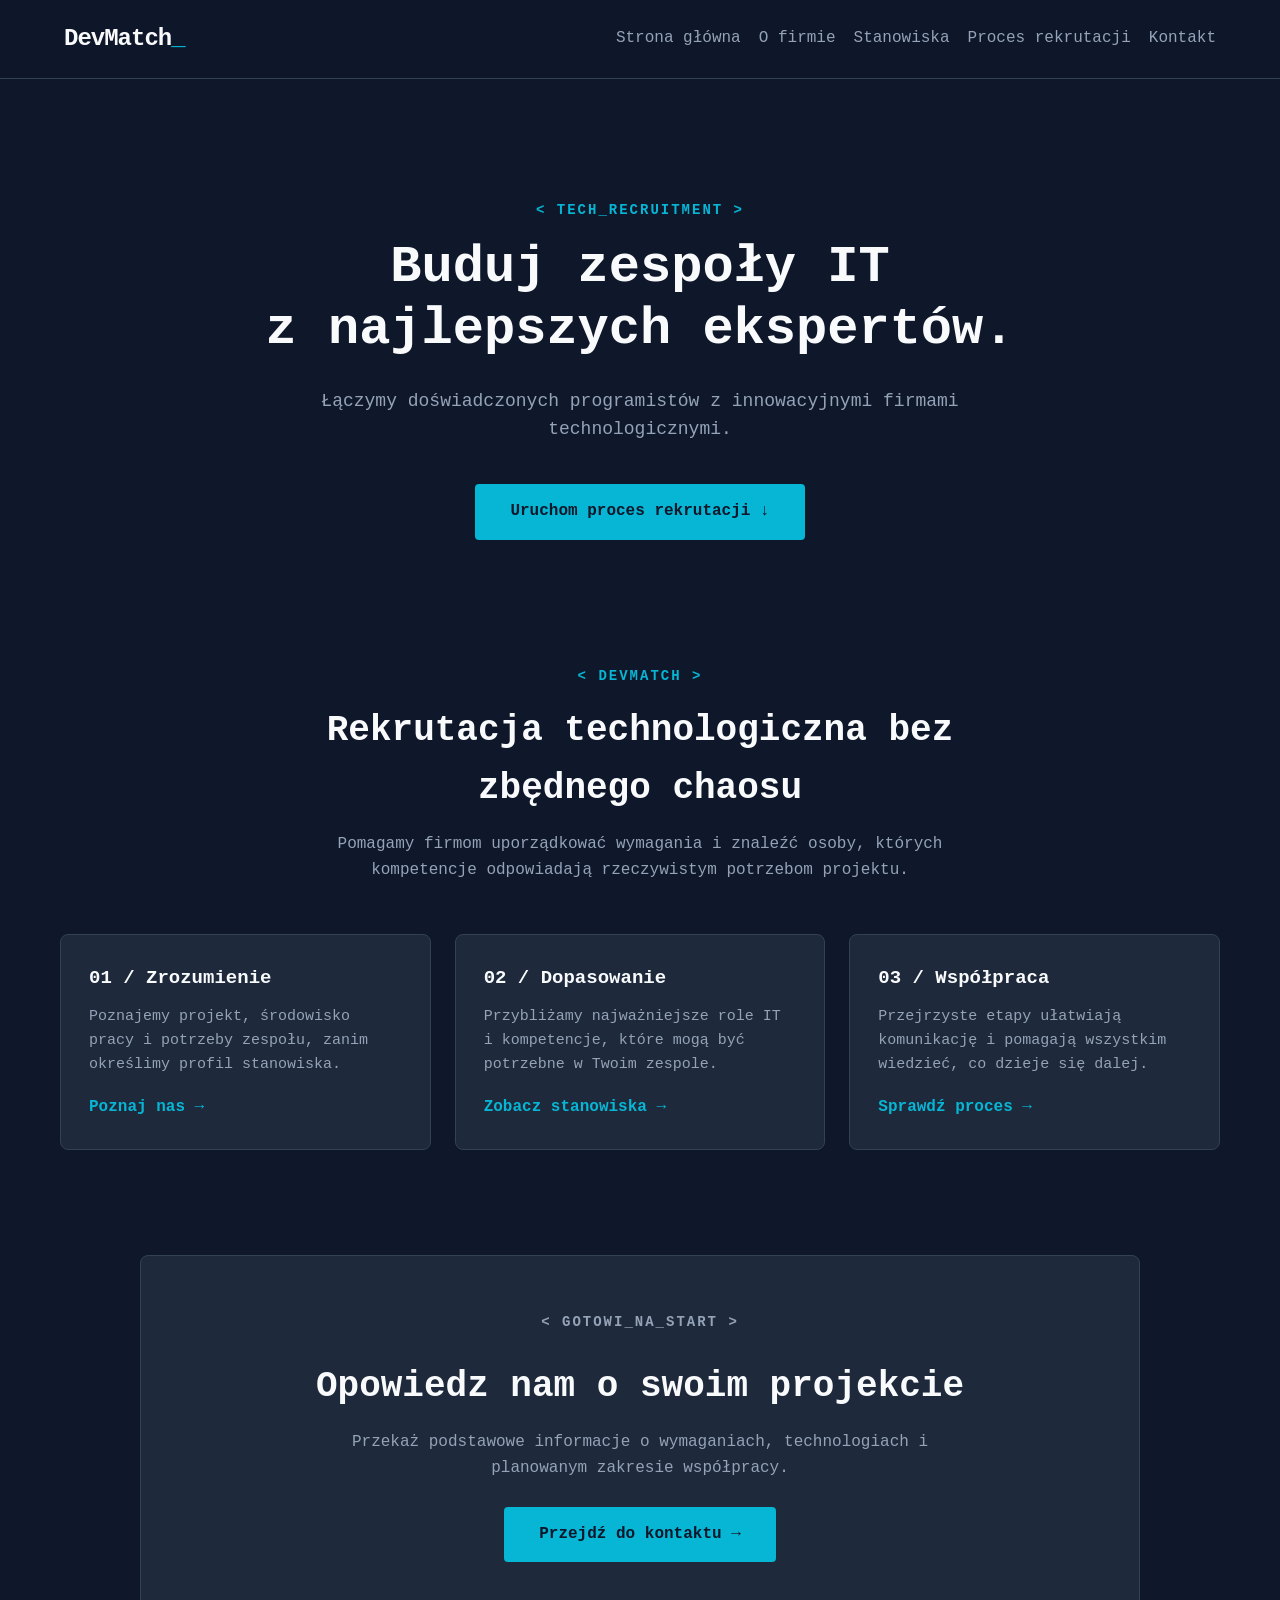
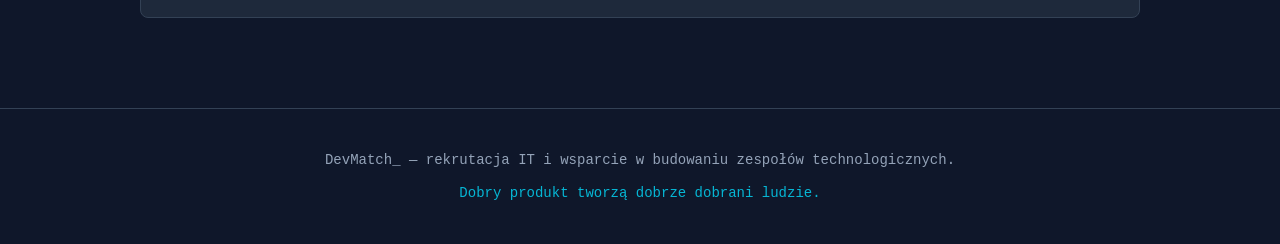
==== commit 336d5a07: "fd" ====
--- a/index.html
+++ b/index.html
@@ -3,152 +3,52 @@
 <head>
   <meta charset="UTF-8">
   <meta name="viewport" content="width=device-width, initial-scale=1.0">
-  <title>DevMatch | Rekrutacja IT & Tech</title>
+  <title>Strona główna | DevMatch</title>
   <link rel="stylesheet" href="style.css">
 </head>
 <body>
   <header class="topbar">
-    <a class="logo" href="/">DevMatch<span>_</span></a>
+    <a class="logo" href="index.html">DevMatch<span>_</span></a>
     <nav>
-      <a href="#o-nas">O nas</a>
-      <a href="#specjalizacje">Stanowiska</a>\n      <a href="#proces">Proces</a>
-      <a href="#kontakt">Pozyskaj talent</a>
+      <a href="index.html">Strona główna</a>
+      <a href="firma.html">O firmie</a>
+      <a href="stanowiska.html">Stanowiska</a>
+      <a href="proces.html">Proces rekrutacji</a>
+      <a href="kontakt.html">Kontakt</a>
     </nav>
   </header>
+  <main>
 
-  <main>
     <section class="hero" id="o-nas">
       <p class="eyebrow">&lt; TECH_RECRUITMENT &gt;</p>
       <h1>Buduj zespoły IT<br>z najlepszych ekspertów.</h1>
       <p class="intro">Łączymy doświadczonych programistów z innowacyjnymi firmami technologicznymi.</p>
-      <a class="button" href="#kontakt">Uruchom proces rekrutacji ↓</a>
+      <a class="button" href="kontakt.html">Uruchom proces rekrutacji ↓</a>
+    </section>
+    <section class="home-highlights">
+      <div class="section-header">
+        <p class="eyebrow">&lt; DEVMATCH &gt;</p>
+        <h2>Rekrutacja technologiczna bez zbędnego chaosu</h2>
+        <p class="section-desc">Pomagamy firmom uporządkować wymagania i znaleźć osoby, których kompetencje odpowiadają rzeczywistym potrzebom projektu.</p>
+      </div>
+      <div class="about-grid">
+        <article class="about-panel"><h3>01 / Zrozumienie</h3><p>Poznajemy projekt, środowisko pracy i potrzeby zespołu, zanim określimy profil stanowiska.</p><a class="text-link" href="firma.html">Poznaj nas →</a></article>
+        <article class="about-panel"><h3>02 / Dopasowanie</h3><p>Przybliżamy najważniejsze role IT i kompetencje, które mogą być potrzebne w Twoim zespole.</p><a class="text-link" href="stanowiska.html">Zobacz stanowiska →</a></article>
+        <article class="about-panel"><h3>03 / Współpraca</h3><p>Przejrzyste etapy ułatwiają komunikację i pomagają wszystkim wiedzieć, co dzieje się dalej.</p><a class="text-link" href="proces.html">Sprawdź proces →</a></article>
+      </div>
+    </section>
+    <section class="home-cta">
+      <p class="eyebrow">&lt; GOTOWI_NA_START &gt;</p>
+      <h2>Opowiedz nam o swoim projekcie</h2>
+      <p>Przekaż podstawowe informacje o wymaganiach, technologiach i planowanym zakresie współpracy.</p>
+      <a class="button" href="kontakt.html">Przejdź do kontaktu →</a>
     </section>
 
-    <section class="roles-section" id="specjalizacje">
-      <div class="section-header">
-        <p class="eyebrow">&lt; NASZE_SPECJALIZACJE &gt;</p>
-        <h2>Znajdźmy właściwych ekspertów</h2>
-        <p class="section-desc">Pomagamy firmom technologicznym budować zespoły dopasowane do ich projektów, narzędzi i celów biznesowych.</p>
-      </div>
-      <div class="roles-grid">
-        <article class="role-card">
-          <div class="role-icon">&lt;/&gt;</div>
-          <h3>Frontend Developer</h3>
-          <p class="role-text">Tworzy interfejsy aplikacji i stron internetowych. Dba o ich wygodę, szybkość działania, dostępność oraz poprawne wyświetlanie na różnych urządzeniach.</p>
-          <ul class="tech-tags"><li>JavaScript</li><li>TypeScript</li><li>React</li><li>CSS</li></ul>
-          <div class="role-meta"><span><b>Obszar:</b> interfejsy użytkownika</span><span><b>Współpraca:</b> projektanci UX/UI i backend</span></div>
-        </article>
-        <article class="role-card">
-          <div class="role-icon">{ }</div>
-          <h3>Backend Developer</h3>
-          <p class="role-text">Odpowiada za logikę aplikacji działającą po stronie serwera, integracje, bezpieczeństwo oraz sprawną komunikację z bazami danych i innymi usługami.</p>
-          <ul class="tech-tags"><li>Python</li><li>Java</li><li>Node.js</li><li>SQL</li></ul>
-          <div class="role-meta"><span><b>Obszar:</b> serwery i API</span><span><b>Współpraca:</b> zespoły produktowe i frontend</span></div>
-        </article>
-        <article class="role-card">
-          <div class="role-icon">[DB]</div>
-          <h3>Data Engineer / Analyst</h3>
-          <p class="role-text">Pomaga zbierać, porządkować i analizować dane, aby organizacja mogła podejmować trafniejsze decyzje i lepiej rozumieć swoich użytkowników.</p>
-          <ul class="tech-tags"><li>SQL</li><li>Python</li><li>ETL</li><li>BI</li></ul>
-          <div class="role-meta"><span><b>Obszar:</b> dane i raportowanie</span><span><b>Współpraca:</b> analitycy i właściciele produktów</span></div>
-        </article>
-        <article class="role-card">
-          <div class="role-icon">☁</div>
-          <h3>DevOps / Cloud Engineer</h3>
-          <p class="role-text">Usprawnia wdrażanie oprogramowania, automatyzuje powtarzalne zadania i wspiera stabilne działanie infrastruktury oraz środowisk chmurowych.</p>
-          <ul class="tech-tags"><li>Docker</li><li>Kubernetes</li><li>AWS</li><li>CI/CD</li></ul>
-          <div class="role-meta"><span><b>Obszar:</b> infrastruktura i automatyzacja</span><span><b>Współpraca:</b> developerzy i administratorzy</span></div>
-        </article>
-        <article class="role-card">
-          <div class="role-icon">QA</div>
-          <h3>QA Engineer / Tester</h3>
-          <p class="role-text">Sprawdza jakość produktu, projektuje scenariusze testowe i pomaga wykrywać problemy, zanim oprogramowanie trafi do użytkowników.</p>
-          <ul class="tech-tags"><li>Testy manualne</li><li>Automation</li><li>API</li><li>Playwright</li></ul>
-          <div class="role-meta"><span><b>Obszar:</b> jakość oprogramowania</span><span><b>Współpraca:</b> developerzy i product ownerzy</span></div>
-        </article>
-        <article class="role-card">
-          <div class="role-icon">UX</div>
-          <h3>UX/UI Designer</h3>
-          <p class="role-text">Projektuje przejrzyste ścieżki użytkownika i czytelne interfejsy. Łączy potrzeby odbiorców z celami produktu i możliwościami technologicznymi.</p>
-          <ul class="tech-tags"><li>Figma</li><li>Prototypowanie</li><li>UX Research</li><li>Design Systems</li></ul>
-          <div class="role-meta"><span><b>Obszar:</b> doświadczenie użytkownika</span><span><b>Współpraca:</b> produkt i frontend</span></div>
-        </article>
-      </div>
-    </section>
-
-    <section class="about-company">
-      <div class="section-header">
-        <p class="eyebrow">&lt; O_DEV_MATCH &gt;</p>
-        <h2>Technologia zaczyna się od ludzi</h2>
-        <p class="section-desc">DevMatch to koncepcja partnera rekrutacyjnego skupionego na branży IT. Pomagamy przełożyć potrzeby projektu na konkretny profil specjalisty.</p>
-      </div>
-      <div class="about-grid">
-        <article class="about-panel">
-          <h3>Rozumiemy kontekst</h3>
-          <p>Przy rekrutacji liczy się nie tylko lista technologii. Ważne są także etap rozwoju produktu, sposób pracy zespołu, zakres odpowiedzialności i cele, które nowa osoba ma wspierać.</p>
-        </article>
-        <article class="about-panel">
-          <h3>Stawiamy na dopasowanie</h3>
-          <p>Pomagamy uporządkować wymagania stanowiska i wskazać kompetencje, które naprawdę są potrzebne. To ułatwia rozmowę między zespołem technicznym a osobami odpowiedzialnymi za rekrutację.</p>
-        </article>
-        <article class="about-panel">
-          <h3>Wspieramy przejrzystość</h3>
-          <p>Jasny opis obowiązków, oczekiwań i warunków współpracy pozwala kandydatom lepiej ocenić ofertę, a firmom sprawniej prowadzić proces.</p>
-        </article>
-      </div>
-    </section>
-
-    <section class="process-section" id="proces">
-      <div class="section-header">
-        <p class="eyebrow">&lt; JAK_PRACUJEMY &gt;</p>
-        <h2>Prosty proces, jasne zasady</h2>
-        <p class="section-desc">Każda rekrutacja ma własną specyfikę, ale przejrzyste etapy pomagają wszystkim uczestnikom wiedzieć, co dzieje się dalej.</p>
-      </div>
-      <div class="process-timeline">
-        <article class="step"><div class="step-number">01</div><h4>Brief technologiczny</h4><p>Poznajemy potrzeby firmy, projekt, wymagany stack, poziom doświadczenia oraz najważniejsze cele stanowiska.</p></article>
-        <article class="step"><div class="step-number">02</div><h4>Profil kandydata</h4><p>Porządkujemy wymagania i rozdzielamy kompetencje niezbędne od tych, które są dodatkowym atutem.</p></article>
-        <article class="step"><div class="step-number">03</div><h4>Dopasowanie</h4><p>Oceniamy zgodność doświadczenia i umiejętności z zakresem roli oraz środowiskiem pracy zespołu.</p></article>
-        <article class="step"><div class="step-number">04</div><h4>Rozmowy i feedback</h4><p>Wspieramy sprawną komunikację oraz przekazywanie informacji zwrotnej na kolejnych etapach procesu.</p></article>
-      </div>
-    </section>
-
-    <section class="values-section">
-      <div class="section-header">
-        <p class="eyebrow">&lt; NASZE_ZASADY &gt;</p>
-        <h2>Na czym opieramy współpracę?</h2>
-      </div>
-      <div class="values-grid">
-        <div class="value-item"><span>01</span><div><h3>Konkretne wymagania</h3><p>Opisujemy rolę przez zadania i kompetencje, a nie wyłącznie przez długą listę technologii.</p></div></div>
-        <div class="value-item"><span>02</span><div><h3>Partnerska komunikacja</h3><p>Dbamy o czytelne ustalenia pomiędzy firmą, rekruterem i kandydatem.</p></div></div>
-        <div class="value-item"><span>03</span><div><h3>Dopasowanie do projektu</h3><p>Uwzględniamy zarówno doświadczenie techniczne, jak i sposób współpracy w zespole.</p></div></div>
-        <div class="value-item"><span>04</span><div><h3>Rozwój na dłużej</h3><p>Szukamy dopasowania, które wspiera potrzeby projektu i daje przestrzeń do dalszego rozwoju.</p></div></div>
-      </div>
-    </section>
-
-    <section class="contact" id="kontakt">
-      <div class="contact-info">
-        <h2>Szukasz deweloperów?</h2>
-        <p>Wypełnij formularz briefu technologicznego.</p>
-      </div>
-
-      <!-- Czysty formularz sterowany przez JavaScript -->
-      <form id="contact-form">
-        <label for="name">Osoba kontaktowa / Nazwa firmy</label>
-        <input id="name" name="name" type="text" required placeholder="Np. Jan Kowalski">
-
-        <label for="email">Firmowy adres e-mail</label>
-        <input id="email" name="email" type="email" required placeholder="hr@twojafirma.pl">
-
-        <label for="message">Stack technologiczny i wymagania</label>
-        <textarea id="message" name="message" required rows="5" placeholder="Wymagania..."></textarea>
-
-        <button id="send-button" type="submit">Wyślij zapytanie ofertowe</button>
-        <!-- Tutaj pod przyciskiem pojawi się komunikat o statusie wysyłki -->
-        <p id="status-message" style="margin-top: 15px; font-weight: bold;"></p>
-      </form>
-    </section>
   </main>
-
+  <footer>
+    <p>DevMatch_ — rekrutacja IT i wsparcie w budowaniu zespołów technologicznych.</p>
+    <p>Dobry produkt tworzą dobrze dobrani ludzie.</p>
+  </footer>
   <script src="script.js"></script>
 </body>
 </html>
--- a/style.css
+++ b/style.css
@@ -470,3 +470,54 @@
     margin-left: 0;
   }
 }
+
+
+/* --- NAWIGACJA WIELOSTRONICOWA --- */
+.topbar nav {
+  display: flex;
+  flex-wrap: wrap;
+  align-items: center;
+  gap: 10px 18px;
+}
+.topbar nav a { margin-left: 0; }
+.page-hero {
+  max-width: 1000px;
+  margin: 0 auto;
+  padding: 100px 20px 55px;
+  text-align: center;
+}
+.page-hero h1 {
+  font-size: clamp(34px, 5vw, 52px);
+  line-height: 1.2;
+  margin: 12px 0 24px;
+}
+.page-hero .intro {
+  color: var(--text-muted);
+  font-size: 18px;
+  max-width: 760px;
+  margin: 0 auto;
+}
+.content-section { max-width: 1200px; margin: 0 auto; padding: 55px 20px 80px; }
+.home-highlights { max-width: 1200px; margin: 0 auto; padding: 45px 20px 80px; }
+.home-cta {
+  max-width: 1000px;
+  margin: 25px auto 90px;
+  padding: 55px 25px;
+  text-align: center;
+  background: var(--bg-card);
+  border: 1px solid #334155;
+  border-radius: 8px;
+}
+.home-cta h2 { font-size: clamp(26px, 4vw, 36px); margin: 10px 0 15px; }
+.home-cta p { color: var(--text-muted); max-width: 680px; margin: 0 auto 25px; }
+.text-link { display: inline-block; margin-top: 18px; color: var(--accent-cyan); text-decoration: none; font-weight: bold; }
+.text-link:hover { text-decoration: underline; }
+.contact-extra { margin-top: 35px; }
+.contact-extra h3 { margin-bottom: 12px; }
+.contact-extra ul { padding-left: 20px; color: var(--text-muted); }
+.contact-extra li { margin-bottom: 8px; }
+footer { margin-top: 40px; }
+@media (max-width: 900px) {
+  .page-hero { padding-top: 70px; }
+  .home-cta { margin-left: 20px; margin-right: 20px; }
+}
